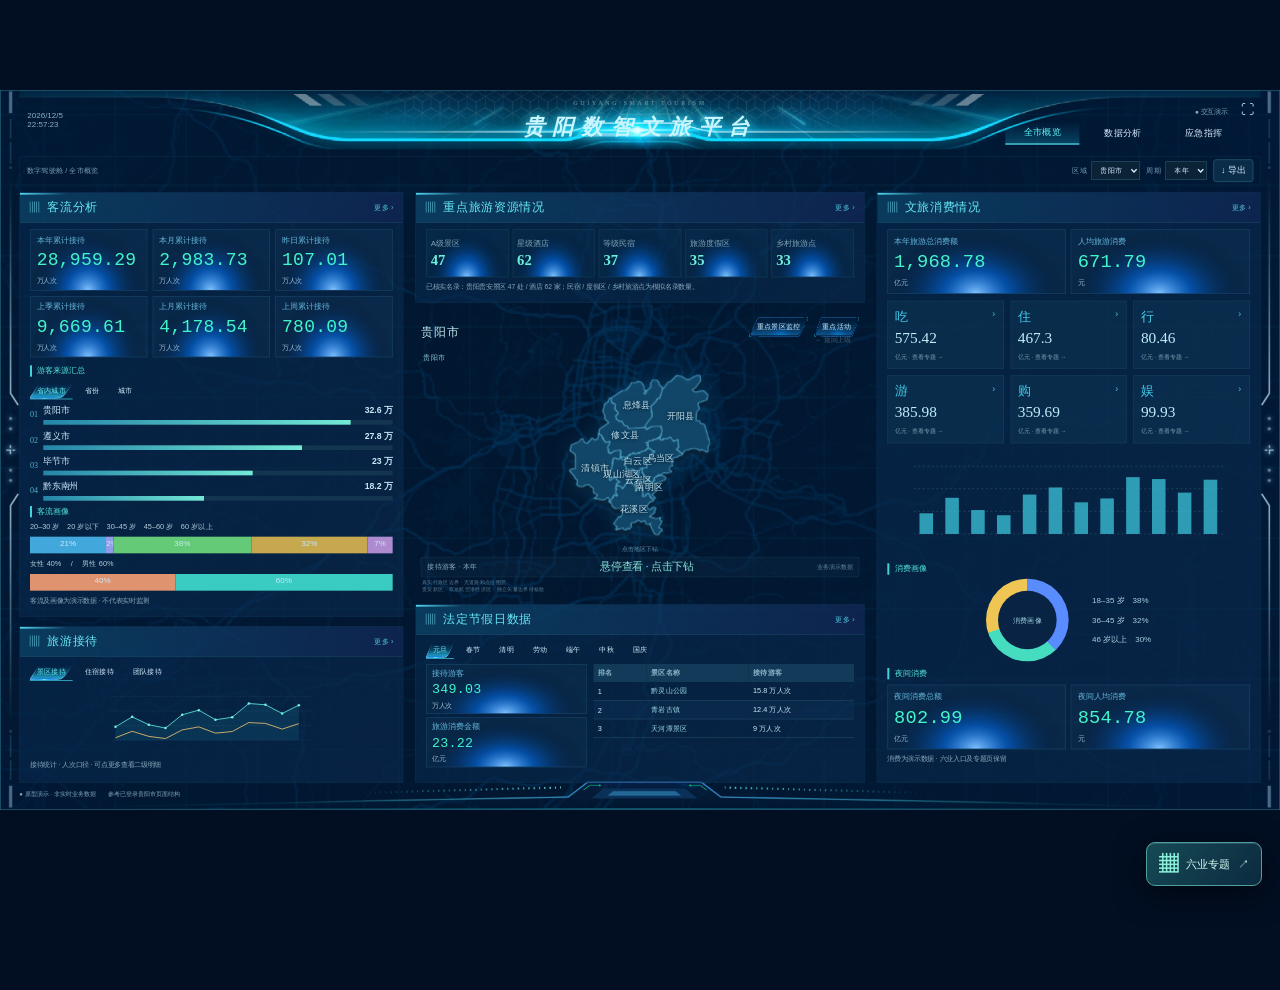
==== index.html @ 0e0f396b "publish Guiyang tourism screen prototype" ====
<!doctype html><html lang="zh-CN"><head><meta charset="UTF-8"><meta name="viewport" content="width=device-width,initial-scale=1"><title>贵阳数智文旅平台</title><link rel="stylesheet" href="style.css"><link rel="stylesheet" href="refinement.css"><link rel="stylesheet" href="vendor/leaflet.css"><link rel="stylesheet" href="resource-directory.css"><link rel="stylesheet" href="official-resource-detail.css"><link rel="stylesheet" href="legacy-layout.css"></head><body><header><div id="date"></div><div class="brand"><small>GUIYANG SMART TOURISM</small><h1>贵阳数智文旅平台</h1></div><div>● 交互演示　<button id="full">⛶</button></div></header><nav id="nav"></nav><div class="bar"><span id="crumb"></span><label>区域 <select id="area"></select></label><label>周期 <select id="period"><option>本年</option><option>本月</option><option>昨日</option></select></label><button id="export">↓ 导出</button></div><main id="app"></main><nav id="industries"></nav><footer>● 原型演示 · 非实时业务数据　　参考已登录贵阳市页面结构</footer><dialog id="dlg"><div class="dh"><h2 id="dt"></h2><button onclick="dlg.close()">×</button></div><div id="dc"></div></dialog><div id="toast"></div><script src="app.js"></script><script src="legacy-layout.js"></script><script src="drawer.js"></script><script src="official-resources.js"></script><script src="resource-directory.js"></script></body></html>
---- style.css ----
:root{--bg:#031329;--p:#092743;--l:#1a5471;--c:#56edf1;--m:#79a5bd;--g:#6de8bd;--y:#ffd276;--r:#ff7785}*{box-sizing:border-box}body{margin:0;min-height:100vh;background:radial-gradient(ellipse at 50% 45%,#0b3650,#031329 60%);color:#d8efff;font:14px "Microsoft YaHei",sans-serif}body:before{content:"";position:fixed;inset:0;pointer-events:none;background:linear-gradient(#1a6d8716 1px,transparent 1px),linear-gradient(90deg,#1a6d8716 1px,transparent 1px);background-size:42px 42px}button,select,input{background:#0b2c49;color:#d7efff;border:1px solid #28627c;padding:7px 11px;cursor:pointer}button:hover,button.active{border-color:var(--c);color:#8fffff;background:#124867}header{height:92px;display:flex;align-items:center;justify-content:space-between;padding:0 30px;border-bottom:1px solid #28748f}#date{color:#8aadc1;font-size:12px}.brand{text-align:center;position:absolute;left:50%;transform:translateX(-50%)}.brand small{letter-spacing:5px;color:#5894b1;font:10px Consolas}.brand h1{font-size:28px;letter-spacing:7px;margin:8px 0;color:#c9f5ff;text-shadow:0 0 16px #27bddb}header button{border:0;background:none;font-size:20px}#nav{display:flex;justify-content:center;gap:8px;margin:15px}#nav button{width:175px;letter-spacing:3px}.bar{display:flex;align-items:center;gap:10px;margin:0 24px 14px;color:#789eb7;font-size:12px}.bar #crumb{flex:1}.bar label{display:flex;align-items:center;gap:6px}.bar select{padding:6px 9px}main{margin:0 24px}.grid{display:grid;grid-template-columns:1fr 1.5fr 1fr;gap:14px}.col{display:flex;flex-direction:column;gap:14px}.panel{background:linear-gradient(135deg,#0b2b47dd,#061b32ee);border:1px solid #174967;padding:14px;position:relative;overflow:hidden}.panel:before{content:"";position:absolute;left:0;top:0;width:35px;height:2px;background:var(--c)}h2{font-size:15px;font-weight:400;margin:0 0 14px;color:#b8e9f2}.panel h2:before{content:"▰";font-size:12px;color:var(--c);margin-right:8px}.kpis{display:grid;grid-template-columns:repeat(3,1fr);gap:7px}.kpi{background:#123a58aa;border:1px solid #24597955;padding:10px 8px}.kpi span{font-size:10px;color:#91b2c4;display:block}.kpi b{display:block;font:24px Consolas;color:#6ae7dc;margin:7px 0}.kpi small{font-size:10px;color:#7398af}.hero{grid-column:span 3;display:flex;align-items:center;justify-content:space-between}.hero b{font-size:32px}.tabs{display:flex;gap:5px;flex-wrap:wrap;margin-bottom:10px}.tabs button{background:transparent;font-size:11px;padding:5px 8px}.chart{width:100%;height:145px}.chart .grid{stroke:#2b536b;stroke-dasharray:3 4}.chart text{font-size:10px;fill:#7498af}.rank{display:flex;gap:8px;margin:11px 0;align-items:center}.rank em{color:#55b5cd;font:12px Consolas}.rank-main{flex:1}.rank-name{display:flex;justify-content:space-between;font-size:11px;margin-bottom:5px}.track{height:4px;background:#143550}.track i{display:block;height:100%;background:linear-gradient(90deg,#2b93cf,#60e8df)}.age{display:flex;height:20px;margin:15px 0 7px;font-size:10px;text-align:center}.age span{padding:3px 0}.legend{color:#86a9bb;font-size:10px;display:flex;gap:13px}.map{min-height:440px;background:radial-gradient(ellipse,#0d4b5a55,transparent 68%);position:relative}.map h2{padding:14px 14px 0;letter-spacing:2px}.map svg{width:100%;height:370px}.map path{fill:#0c3b5d;stroke:#3487a3;stroke-width:.6}.map line{stroke:#2d6c87;stroke-width:.5}.point{cursor:pointer}.point circle{fill:#65f2e2;stroke:#b4ffff}.point text{fill:#c7f4ff;font-size:4px}.point:hover circle{fill:#ffd276}.map-note{position:absolute;bottom:12px;left:14px;color:#6595aa;font-size:10px}.resource{display:grid;grid-template-columns:repeat(2,1fr);gap:8px}.resource button{text-align:left;background:#123a54;padding:13px}.resource b{display:block;color:#66e5e5;font-size:23px}.resource small{display:block;color:#7fa6b8;margin-top:5px}.consumption{display:grid;grid-template-columns:repeat(3,1fr);gap:6px}.consumption button{text-align:left;background:#10344e}.consumption b{display:block;color:#71e9ec;font-size:18px}.consumption strong{display:block;font:17px Consolas;margin:6px 0}.consumption small{color:#769caf;font-size:9px}.donut{display:flex;align-items:center;gap:18px;margin:8px}.ring{height:110px;width:110px;border-radius:50%;background:conic-gradient(#48e4d0 0 38%,#338fe5 38% 70%,#a38fee 70% 91%,#ffd276 91%);display:grid;place-items:center}.ring:after{content:"802.99\A夜间消费";white-space:pre;text-align:center;background:#092743;width:76px;height:76px;border-radius:50%;display:grid;place-items:center;color:#9ed1dc;font-size:11px}.list{padding:9px 0;border-bottom:1px solid #1e4b63;display:flex;justify-content:space-between;gap:8px;font-size:11px}.list small{display:block;color:#7299af;font-size:10px;margin-top:4px}.badge{padding:3px 6px;background:#194944;color:#70e2bd;font-size:10px;white-space:nowrap}.badge.red{background:#5d293b;color:#ff9da9}.monitor-grid{display:grid;grid-template-columns:repeat(2,1fr);gap:8px}.monitor{height:92px;text-align:left;position:relative;background:linear-gradient(150deg,#124258,#061b2c);overflow:hidden}.monitor:after{content:"";position:absolute;inset:auto 0 0;height:45px;background:#26707b;clip-path:polygon(0 70%,22% 25%,40% 70%,58% 5%,80% 58%,100% 28%,100% 100%,0 100%)}.monitor span,.monitor strong{position:absolute;z-index:1;left:8px}.monitor span{top:7px;font-size:9px;color:#86bac4}.monitor strong{bottom:7px;font-size:11px;font-weight:400}.metric-grid{display:grid;grid-template-columns:repeat(2,1fr);gap:7px}.alert{display:flex;gap:9px;align-items:center;padding:10px;border-left:2px solid var(--r);background:#17364c;margin:7px 0}.alert button{margin-left:auto;font-size:10px}.table-wrap{overflow:auto;max-height:260px}table{width:100%;border-collapse:collapse;font-size:11px}th{background:#123b59;color:#8db5c7;text-align:left;padding:9px}td{padding:9px;border-bottom:1px solid #1b455e}tr:hover{background:#1d4d6680}.analysis{display:grid;grid-template-columns:1fr 1.4fr 1fr;gap:14px}.summary{padding:14px;background:#133b4e;border:1px solid #26717a;margin-top:10px;color:#a8cbd4;font-size:12px;line-height:1.8}.summary h3{font-size:14px;font-weight:400;color:#65e8df;margin:0 0 7px}.video{height:210px;display:grid;place-items:center;background:repeating-linear-gradient(0deg,transparent 0 3px,#2c647033 3px 4px),#092c40;color:#8db7c4;text-align:center}.status{padding:13px;background:#0d3a43;border:1px solid #267674;margin-bottom:12px}.status b{font:27px Consolas;color:#6de8c4}.calendar{display:grid;grid-template-columns:repeat(7,1fr);gap:4px}.calendar span{text-align:center;font-size:10px;color:#719aae;padding:5px}.calendar button{padding:8px 0;font-size:11px}.calendar .event:after{content:"•";display:block;color:#65eed2}.calendar .sel{border-color:var(--c)}#industries{display:flex;justify-content:center;gap:8px;border-top:1px solid #174866;margin:17px 24px 10px;padding-top:14px}#industries button{width:145px;text-align:left;display:flex;gap:9px;align-items:center}#industries b{font-size:20px;color:#73e7e8}#industries span{font-size:10px;color:#8eafbf}footer{padding:8px 24px 17px;color:#587f94;font-size:10px;display:flex;justify-content:space-between}dialog{background:#092945;color:#d8efff;border:1px solid #3a9aac;max-width:680px;width:calc(100% - 30px);padding:22px;box-shadow:0 0 80px #000b}dialog::backdrop{background:#010a16cc;backdrop-filter:blur(5px)}.dh{display:flex;justify-content:space-between;border-bottom:1px solid #255a70;padding-bottom:12px;margin-bottom:16px}.dh h2{margin:0}.dh button{border:0;background:none;font-size:24px;padding:0}.details{display:grid;grid-template-columns:repeat(2,1fr);gap:9px}.details div{background:#123a54;padding:13px}.details small{display:block;color:#83a7b8;margin-bottom:6px}.actions{text-align:right;margin-top:18px}#toast{position:fixed;bottom:80px;left:50%;transform:translateX(-50%);background:#13515b;border:1px solid #68dfd0;padding:12px 24px;opacity:0;transition:.2s}#toast.show{opacity:1}@media(max-width:1000px){.grid,.analysis{grid-template-columns:1fr 1.3fr}.grid>.col:last-child{grid-column:1/-1;display:grid;grid-template-columns:1fr 1fr}header{padding:0 14px}.brand h1{font-size:22px}}@media(max-width:650px){header{height:80px;font-size:10px}.brand h1{font-size:17px;letter-spacing:3px}.brand small{font-size:7px;letter-spacing:2px}.bar{margin:0 12px 12px;flex-wrap:wrap}main{margin:0 12px}.grid,.analysis{display:flex;flex-direction:column}.grid>.col:last-child{display:flex}.kpis{grid-template-columns:repeat(2,1fr)}.hero{grid-column:span 2}.hero b{font-size:26px}.map{min-height:370px}.map svg{height:300px}#industries{margin:10px 0 0;position:sticky;bottom:0;background:#04152bea;z-index:3;padding:7px 4px;gap:3px}#industries button{width:16.6%;display:block;text-align:center;padding:5px 2px}.industries b{display:block}#industries span{font-size:8px}footer{padding:10px 12px;display:block}.brand{position:static;transform:none}header #date{width:80px}header>div:last-child{font-size:0}}
---- refinement.css ----
body{background:radial-gradient(ellipse at 50% 20%,#10395366,transparent 55%),#040f20}body:before{opacity:.35}header{background:linear-gradient(90deg,#09233b55,transparent,#09233b55);border-bottom:1px solid #3da1b34d}.brand h1{font-weight:500;text-shadow:0 0 25px #55cddd66}.brand small{color:#789eaf}button{transition:background .2s,border-color .2s,transform .2s;border-radius:4px}button:focus-visible{outline:2px solid #7af3e5;outline-offset:3px}#nav{gap:12px;margin:21px auto 18px}#nav button{padding:11px 15px;border:1px solid #29607966;background:linear-gradient(#12354c88,#071d3288);clip-path:polygon(12px 0,100% 0,calc(100% - 12px) 100%,0 100%)}#nav button.active{background:linear-gradient(#165367,#0d2c40);border-bottom:2px solid #63ecdf;color:#b4fff6}.bar{padding:9px 13px;background:#0c26354d;border:1px solid #1c465b66;border-radius:5px}.bar select{border-color:#245067;background:#0b2336}main{padding-bottom:15px}.grid{gap:18px}.col{gap:18px;min-width:0}.panel{border-color:#29576b77;background:linear-gradient(125deg,#0d2a41e8,#081c2fee);border-radius:7px;padding:17px;box-shadow:0 6px 20px #0002,inset 0 1px 0 #abdfff06}.panel:before{left:17px;width:26px;background:#64decb}.panel h2{font-size:14px;letter-spacing:1px;color:#c4dce9;padding-bottom:12px;border-bottom:1px solid #24495866}.panel h2:before{content:"";display:inline-block;width:3px;height:12px;vertical-align:-1px;margin-right:8px;background:#60dec8;border-radius:2px}.kpi{border:1px solid #26566944;background:linear-gradient(135deg,#143c5455,#0b2b4133);border-radius:4px;padding:13px 9px}.kpi b{font-family:Bahnschrift,Consolas,monospace;letter-spacing:.4px;color:#8cead9}.kpi span{line-height:1.6}.hero{background:linear-gradient(100deg,#0d484e55,#11354822)}.resource button{background:linear-gradient(135deg,#133d5277,#0c273a77);border:1px solid #2c647255;border-radius:5px}.resource button:hover{transform:translateY(-2px);border-color:#5fd6c6}.resource b{font-family:Bahnschrift,Consolas;color:#99e7e0;margin:7px 0}.consumption button{border-color:#25526777;background:linear-gradient(135deg,#143c4b88,#0b253888);border-radius:5px;padding:10px}.consumption b{font-size:14px;font-weight:400;color:#98e9e0}.map{border:1px solid #23566a55;border-radius:8px;background:radial-gradient(ellipse at 50% 48%,#1b758133,transparent 65%)}.map svg{filter:drop-shadow(0 9px 0 #061b2c) drop-shadow(0 0 12px #37c1d122)}.map path{fill:#164359;stroke:#62a3b8}.map path[fill="none"]{fill:none}.monitor{border-color:#2b617277;border-radius:5px}.monitor:after{opacity:.65}.track,.track i{border-radius:5px}.track i{background:linear-gradient(90deg,#347eb0,#69dfc8)}.tabs button.active{background:#154b5866;border-color:#4c9e9d;color:#9befdb}.summary{background:#12374788;border-color:#2d5e6a88;border-radius:5px}footer{border-top:1px solid #25455566;margin:15px 24px 0;padding:15px 0 100px;color:#7291a5}#drawer-toggle{position:fixed;right:28px;bottom:25px;z-index:10;display:flex;align-items:center;gap:15px;padding:13px 17px;border:1px solid #4f9f9c;border-radius:9px;background:linear-gradient(130deg,#174f59ee,#0d2d42ee);backdrop-filter:blur(16px);box-shadow:0 8px 30px #0008,inset 0 1px 0 #d0fff922;color:#d4fff6;text-align:left;font-size:13px}#drawer-toggle:hover{transform:translateY(-3px);border-color:#8bf0d7}#drawer-toggle small{display:block;font-size:9px;color:#82b4b8;letter-spacing:1px;margin-top:5px}#drawer-toggle b{font-size:26px;color:#8cf1d9}#industry-drawer{inset:0 0 0 auto;margin:0;width:min(430px,100vw);height:100dvh;max-height:100dvh;max-width:100vw;border:0;border-left:1px solid #43818b66;border-radius:0;background:radial-gradient(ellipse at top right,#17636a44,transparent 55%),#081c2ef5;box-shadow:-25px 0 100px #0008;padding:34px 28px;overflow-y:auto}#industry-drawer[open]{display:block;animation:drawer-in .28s ease-out}#industry-drawer::backdrop{background:#020a17aa;backdrop-filter:blur(5px)}.drawer-head{display:flex;align-items:center;justify-content:space-between}.drawer-head small{font:9px Consolas;letter-spacing:3px;color:#629da8}.drawer-head h2{margin:12px 0 0;font-size:26px;letter-spacing:3px;color:#d3f0ed}.drawer-head button{font-size:25px;border:1px solid #2a5364;background:#13304277;border-radius:50%;height:36px;width:36px;padding:0;color:#91b8c5}#industry-drawer p{margin:21px 0 30px;font-size:12px;color:#7198ab;line-height:1.8}#industry-drawer #industries{display:grid;grid-template-columns:1fr 1fr;position:static;margin:0;padding:0;border:0;background:none;gap:13px}#industry-drawer #industries button{width:100%;min-height:132px;padding:19px;display:flex;flex-direction:column;align-items:flex-start;justify-content:center;gap:12px;border:1px solid #32647366;border-radius:8px;background:linear-gradient(135deg,#163e4f88,#0b243977);text-align:left;position:relative}#industry-drawer #industries button:after{content:"↗";position:absolute;top:17px;right:15px;color:#538797;font-size:14px}#industry-drawer #industries button:hover,#industry-drawer #industries button.active{background:linear-gradient(135deg,#1b5b6277,#0d344977);border-color:#68cbbb;transform:translateY(-2px)}#industry-drawer #industries b{display:grid;place-items:center;width:40px;height:40px;border:1px solid #70b8b344;border-radius:10px;background:#3a8b9517;font-size:23px;font-weight:400;color:#9af0d8}#industry-drawer #industries span{font-size:12px;color:#acc7d2;line-height:1.8}@keyframes drawer-in{from{transform:translateX(100%);opacity:.5}to{transform:translateX(0);opacity:1}}@media(max-width:650px){#drawer-toggle{right:16px;bottom:18px;padding:11px 14px;gap:10px}.bar #crumb{flex-basis:100%}.bar{padding:10px}.panel{padding:14px}.grid,.col{gap:13px}#industry-drawer{padding:26px 22px}.brand h1{font-size:16px}.brand small{letter-spacing:1.5px}footer{margin:15px 12px 0}}@media(prefers-reduced-motion:reduce){*,*::before,*::after{animation:none!important;transition:none!important;scroll-behavior:auto!important}}
---- vendor/leaflet.css ----
/* required styles */

.leaflet-pane,
.leaflet-tile,
.leaflet-marker-icon,
.leaflet-marker-shadow,
.leaflet-tile-container,
.leaflet-pane > svg,
.leaflet-pane > canvas,
.leaflet-zoom-box,
.leaflet-image-layer,
.leaflet-layer {
	position: absolute;
	left: 0;
	top: 0;
	}
.leaflet-container {
	overflow: hidden;
	}
.leaflet-tile,
.leaflet-marker-icon,
.leaflet-marker-shadow {
	-webkit-user-select: none;
	   -moz-user-select: none;
	        user-select: none;
	  -webkit-user-drag: none;
	}
/* Prevents IE11 from highlighting tiles in blue */
.leaflet-tile::selection {
	background: transparent;
}
/* Safari renders non-retina tile on retina better with this, but Chrome is worse */
.leaflet-safari .leaflet-tile {
	image-rendering: -webkit-optimize-contrast;
	}
/* hack that prevents hw layers "stretching" when loading new tiles */
.leaflet-safari .leaflet-tile-container {
	width: 1600px;
	height: 1600px;
	-webkit-transform-origin: 0 0;
	}
.leaflet-marker-icon,
.leaflet-marker-shadow {
	display: block;
	}
/* .leaflet-container svg: reset svg max-width decleration shipped in Joomla! (joomla.org) 3.x */
/* .leaflet-container img: map is broken in FF if you have max-width: 100% on tiles */
.leaflet-container .leaflet-overlay-pane svg {
	max-width: none !important;
	max-height: none !important;
	}
.leaflet-container .leaflet-marker-pane img,
.leaflet-container .leaflet-shadow-pane img,
.leaflet-container .leaflet-tile-pane img,
.leaflet-container img.leaflet-image-layer,
.leaflet-container .leaflet-tile {
	max-width: none !important;
	max-height: none !important;
	width: auto;
	padding: 0;
	}

.leaflet-container img.leaflet-tile {
	/* See: https://bugs.chromium.org/p/chromium/issues/detail?id=600120 */
	mix-blend-mode: plus-lighter;
}

.leaflet-container.leaflet-touch-zoom {
	-ms-touch-action: pan-x pan-y;
	touch-action: pan-x pan-y;
	}
.leaflet-container.leaflet-touch-drag {
	-ms-touch-action: pinch-zoom;
	/* Fallback for FF which doesn't support pinch-zoom */
	touch-action: none;
	touch-action: pinch-zoom;
}
.leaflet-container.leaflet-touch-drag.leaflet-touch-zoom {
	-ms-touch-action: none;
	touch-action: none;
}
.leaflet-container {
	-webkit-tap-highlight-color: transparent;
}
.leaflet-container a {
	-webkit-tap-highlight-color: rgba(51, 181, 229, 0.4);
}
.leaflet-tile {
	filter: inherit;
	visibility: hidden;
	}
.leaflet-tile-loaded {
	visibility: inherit;
	}
.leaflet-zoom-box {
	width: 0;
	height: 0;
	-moz-box-sizing: border-box;
	     box-sizing: border-box;
	z-index: 800;
	}
/* workaround for https://bugzilla.mozilla.org/show_bug.cgi?id=888319 */
.leaflet-overlay-pane svg {
	-moz-user-select: none;
	}

.leaflet-pane         { z-index: 400; }

.leaflet-tile-pane    { z-index: 200; }
.leaflet-overlay-pane { z-index: 400; }
.leaflet-shadow-pane  { z-index: 500; }
.leaflet-marker-pane  { z-index: 600; }
.leaflet-tooltip-pane   { z-index: 650; }
.leaflet-popup-pane   { z-index: 700; }

.leaflet-map-pane canvas { z-index: 100; }
.leaflet-map-pane svg    { z-index: 200; }

.leaflet-vml-shape {
	width: 1px;
	height: 1px;
	}
.lvml {
	behavior: url(#default#VML);
	display: inline-block;
	position: absolute;
	}


/* control positioning */

.leaflet-control {
	position: relative;
	z-index: 800;
	pointer-events: visiblePainted; /* IE 9-10 doesn't have auto */
	pointer-events: auto;
	}
.leaflet-top,
.leaflet-bottom {
	position: absolute;
	z-index: 1000;
	pointer-events: none;
	}
.leaflet-top {
	top: 0;
	}
.leaflet-right {
	right: 0;
	}
.leaflet-bottom {
	bottom: 0;
	}
.leaflet-left {
	left: 0;
	}
.leaflet-control {
	float: left;
	clear: both;
	}
.leaflet-right .leaflet-control {
	float: right;
	}
.leaflet-top .leaflet-control {
	margin-top: 10px;
	}
.leaflet-bottom .leaflet-control {
	margin-bottom: 10px;
	}
.leaflet-left .leaflet-control {
	margin-left: 10px;
	}
.leaflet-right .leaflet-control {
	margin-right: 10px;
	}


/* zoom and fade animations */

.leaflet-fade-anim .leaflet-popup {
	opacity: 0;
	-webkit-transition: opacity 0.2s linear;
	   -moz-transition: opacity 0.2s linear;
	        transition: opacity 0.2s linear;
	}
.leaflet-fade-anim .leaflet-map-pane .leaflet-popup {
	opacity: 1;
	}
.leaflet-zoom-animated {
	-webkit-transform-origin: 0 0;
	    -ms-transform-origin: 0 0;
	        transform-origin: 0 0;
	}
svg.leaflet-zoom-animated {
	will-change: transform;
}

.leaflet-zoom-anim .leaflet-zoom-animated {
	-webkit-transition: -webkit-transform 0.25s cubic-bezier(0,0,0.25,1);
	   -moz-transition:    -moz-transform 0.25s cubic-bezier(0,0,0.25,1);
	        transition:         transform 0.25s cubic-bezier(0,0,0.25,1);
	}
.leaflet-zoom-anim .leaflet-tile,
.leaflet-pan-anim .leaflet-tile {
	-webkit-transition: none;
	   -moz-transition: none;
	        transition: none;
	}

.leaflet-zoom-anim .leaflet-zoom-hide {
	visibility: hidden;
	}


/* cursors */

.leaflet-interactive {
	cursor: pointer;
	}
.leaflet-grab {
	cursor: -webkit-grab;
	cursor:    -moz-grab;
	cursor:         grab;
	}
.leaflet-crosshair,
.leaflet-crosshair .leaflet-interactive {
	cursor: crosshair;
	}
.leaflet-popup-pane,
.leaflet-control {
	cursor: auto;
	}
.leaflet-dragging .leaflet-grab,
.leaflet-dragging .leaflet-grab .leaflet-interactive,
.leaflet-dragging .leaflet-marker-draggable {
	cursor: move;
	cursor: -webkit-grabbing;
	cursor:    -moz-grabbing;
	cursor:         grabbing;
	}

/* marker & overlays interactivity */
.leaflet-marker-icon,
.leaflet-marker-shadow,
.leaflet-image-layer,
.leaflet-pane > svg path,
.leaflet-tile-container {
	pointer-events: none;
	}

.leaflet-marker-icon.leaflet-interactive,
.leaflet-image-layer.leaflet-interactive,
.leaflet-pane > svg path.leaflet-interactive,
svg.leaflet-image-layer.leaflet-interactive path {
	pointer-events: visiblePainted; /* IE 9-10 doesn't have auto */
	pointer-events: auto;
	}

/* visual tweaks */

.leaflet-container {
	background: #ddd;
	outline-offset: 1px;
	}
.leaflet-container a {
	color: #0078A8;
	}
.leaflet-zoom-box {
	border: 2px dotted #38f;
	background: rgba(255,255,255,0.5);
	}


/* general typography */
.leaflet-container {
	font-family: "Helvetica Neue", Arial, Helvetica, sans-serif;
	font-size: 12px;
	font-size: 0.75rem;
	line-height: 1.5;
	}


/* general toolbar styles */

.leaflet-bar {
	box-shadow: 0 1px 5px rgba(0,0,0,0.65);
	border-radius: 4px;
	}
.leaflet-bar a {
	background-color: #fff;
	border-bottom: 1px solid #ccc;
	width: 26px;
	height: 26px;
	line-height: 26px;
	display: block;
	text-align: center;
	text-decoration: none;
	color: black;
	}
.leaflet-bar a,
.leaflet-control-layers-toggle {
	background-position: 50% 50%;
	background-repeat: no-repeat;
	display: block;
	}
.leaflet-bar a:hover,
.leaflet-bar a:focus {
	background-color: #f4f4f4;
	}
.leaflet-bar a:first-child {
	border-top-left-radius: 4px;
	border-top-right-radius: 4px;
	}
.leaflet-bar a:last-child {
	border-bottom-left-radius: 4px;
	border-bottom-right-radius: 4px;
	border-bottom: none;
	}
.leaflet-bar a.leaflet-disabled {
	cursor: default;
	background-color: #f4f4f4;
	color: #bbb;
	}

.leaflet-touch .leaflet-bar a {
	width: 30px;
	height: 30px;
	line-height: 30px;
	}
.leaflet-touch .leaflet-bar a:first-child {
	border-top-left-radius: 2px;
	border-top-right-radius: 2px;
	}
.leaflet-touch .leaflet-bar a:last-child {
	border-bottom-left-radius: 2px;
	border-bottom-right-radius: 2px;
	}

/* zoom control */

.leaflet-control-zoom-in,
.leaflet-control-zoom-out {
	font: bold 18px 'Lucida Console', Monaco, monospace;
	text-indent: 1px;
	}

.leaflet-touch .leaflet-control-zoom-in, .leaflet-touch .leaflet-control-zoom-out  {
	font-size: 22px;
	}


/* layers control */

.leaflet-control-layers {
	box-shadow: 0 1px 5px rgba(0,0,0,0.4);
	background: #fff;
	border-radius: 5px;
	}
.leaflet-control-layers-toggle {
	background-image: url(images/layers.png);
	width: 36px;
	height: 36px;
	}
.leaflet-retina .leaflet-control-layers-toggle {
	background-image: url(images/layers-2x.png);
	background-size: 26px 26px;
	}
.leaflet-touch .leaflet-control-layers-toggle {
	width: 44px;
	height: 44px;
	}
.leaflet-control-layers .leaflet-control-layers-list,
.leaflet-control-layers-expanded .leaflet-control-layers-toggle {
	display: none;
	}
.leaflet-control-layers-expanded .leaflet-control-layers-list {
	display: block;
	position: relative;
	}
.leaflet-control-layers-expanded {
	padding: 6px 10px 6px 6px;
	color: #333;
	background: #fff;
	}
.leaflet-control-layers-scrollbar {
	overflow-y: scroll;
	overflow-x: hidden;
	padding-right: 5px;
	}
.leaflet-control-layers-selector {
	margin-top: 2px;
	position: relative;
	top: 1px;
	}
.leaflet-control-layers label {
	display: block;
	font-size: 13px;
	font-size: 1.08333em;
	}
.leaflet-control-layers-separator {
	height: 0;
	border-top: 1px solid #ddd;
	margin: 5px -10px 5px -6px;
	}

/* Default icon URLs */
.leaflet-default-icon-path { /* used only in path-guessing heuristic, see L.Icon.Default */
	background-image: url(images/marker-icon.png);
	}


/* attribution and scale controls */

.leaflet-container .leaflet-control-attribution {
	background: #fff;
	background: rgba(255, 255, 255, 0.8);
	margin: 0;
	}
.leaflet-control-attribution,
.leaflet-control-scale-line {
	padding: 0 5px;
	color: #333;
	line-height: 1.4;
	}
.leaflet-control-attribution a {
	text-decoration: none;
	}
.leaflet-control-attribution a:hover,
.leaflet-control-attribution a:focus {
	text-decoration: underline;
	}
.leaflet-attribution-flag {
	display: inline !important;
	vertical-align: baseline !important;
	width: 1em;
	height: 0.6669em;
	}
.leaflet-left .leaflet-control-scale {
	margin-left: 5px;
	}
.leaflet-bottom .leaflet-control-scale {
	margin-bottom: 5px;
	}
.leaflet-control-scale-line {
	border: 2px solid #777;
	border-top: none;
	line-height: 1.1;
	padding: 2px 5px 1px;
	white-space: nowrap;
	-moz-box-sizing: border-box;
	     box-sizing: border-box;
	background: rgba(255, 255, 255, 0.8);
	text-shadow: 1px 1px #fff;
	}
.leaflet-control-scale-line:not(:first-child) {
	border-top: 2px solid #777;
	border-bottom: none;
	margin-top: -2px;
	}
.leaflet-control-scale-line:not(:first-child):not(:last-child) {
	border-bottom: 2px solid #777;
	}

.leaflet-touch .leaflet-control-attribution,
.leaflet-touch .leaflet-control-layers,
.leaflet-touch .leaflet-bar {
	box-shadow: none;
	}
.leaflet-touch .leaflet-control-layers,
.leaflet-touch .leaflet-bar {
	border: 2px solid rgba(0,0,0,0.2);
	background-clip: padding-box;
	}


/* popup */

.leaflet-popup {
	position: absolute;
	text-align: center;
	margin-bottom: 20px;
	}
.leaflet-popup-content-wrapper {
	padding: 1px;
	text-align: left;
	border-radius: 12px;
	}
.leaflet-popup-content {
	margin: 13px 24px 13px 20px;
	line-height: 1.3;
	font-size: 13px;
	font-size: 1.08333em;
	min-height: 1px;
	}
.leaflet-popup-content p {
	margin: 17px 0;
	margin: 1.3em 0;
	}
.leaflet-popup-tip-container {
	width: 40px;
	height: 20px;
	position: absolute;
	left: 50%;
	margin-top: -1px;
	margin-left: -20px;
	overflow: hidden;
	pointer-events: none;
	}
.leaflet-popup-tip {
	width: 17px;
	height: 17px;
	padding: 1px;

	margin: -10px auto 0;
	pointer-events: auto;

	-webkit-transform: rotate(45deg);
	   -moz-transform: rotate(45deg);
	    -ms-transform: rotate(45deg);
	        transform: rotate(45deg);
	}
.leaflet-popup-content-wrapper,
.leaflet-popup-tip {
	background: white;
	color: #333;
	box-shadow: 0 3px 14px rgba(0,0,0,0.4);
	}
.leaflet-container a.leaflet-popup-close-button {
	position: absolute;
	top: 0;
	right: 0;
	border: none;
	text-align: center;
	width: 24px;
	height: 24px;
	font: 16px/24px Tahoma, Verdana, sans-serif;
	color: #757575;
	text-decoration: none;
	background: transparent;
	}
.leaflet-container a.leaflet-popup-close-button:hover,
.leaflet-container a.leaflet-popup-close-button:focus {
	color: #585858;
	}
.leaflet-popup-scrolled {
	overflow: auto;
	}

.leaflet-oldie .leaflet-popup-content-wrapper {
	-ms-zoom: 1;
	}
.leaflet-oldie .leaflet-popup-tip {
	width: 24px;
	margin: 0 auto;

	-ms-filter: "progid:DXImageTransform.Microsoft.Matrix(M11=0.70710678, M12=0.70710678, M21=-0.70710678, M22=0.70710678)";
	filter: progid:DXImageTransform.Microsoft.Matrix(M11=0.70710678, M12=0.70710678, M21=-0.70710678, M22=0.70710678);
	}

.leaflet-oldie .leaflet-control-zoom,
.leaflet-oldie .leaflet-control-layers,
.leaflet-oldie .leaflet-popup-content-wrapper,
.leaflet-oldie .leaflet-popup-tip {
	border: 1px solid #999;
	}


/* div icon */

.leaflet-div-icon {
	background: #fff;
	border: 1px solid #666;
	}


/* Tooltip */
/* Base styles for the element that has a tooltip */
.leaflet-tooltip {
	position: absolute;
	padding: 6px;
	background-color: #fff;
	border: 1px solid #fff;
	border-radius: 3px;
	color: #222;
	white-space: nowrap;
	-webkit-user-select: none;
	-moz-user-select: none;
	-ms-user-select: none;
	user-select: none;
	pointer-events: none;
	box-shadow: 0 1px 3px rgba(0,0,0,0.4);
	}
.leaflet-tooltip.leaflet-interactive {
	cursor: pointer;
	pointer-events: auto;
	}
.leaflet-tooltip-top:before,
.leaflet-tooltip-bottom:before,
.leaflet-tooltip-left:before,
.leaflet-tooltip-right:before {
	position: absolute;
	pointer-events: none;
	border: 6px solid transparent;
	background: transparent;
	content: "";
	}

/* Directions */

.leaflet-tooltip-bottom {
	margin-top: 6px;
}
.leaflet-tooltip-top {
	margin-top: -6px;
}
.leaflet-tooltip-bottom:before,
.leaflet-tooltip-top:before {
	left: 50%;
	margin-left: -6px;
	}
.leaflet-tooltip-top:before {
	bottom: 0;
	margin-bottom: -12px;
	border-top-color: #fff;
	}
.leaflet-tooltip-bottom:before {
	top: 0;
	margin-top: -12px;
	margin-left: -6px;
	border-bottom-color: #fff;
	}
.leaflet-tooltip-left {
	margin-left: -6px;
}
.leaflet-tooltip-right {
	margin-left: 6px;
}
.leaflet-tooltip-left:before,
.leaflet-tooltip-right:before {
	top: 50%;
	margin-top: -6px;
	}
.leaflet-tooltip-left:before {
	right: 0;
	margin-right: -12px;
	border-left-color: #fff;
	}
.leaflet-tooltip-right:before {
	left: 0;
	margin-left: -12px;
	border-right-color: #fff;
	}

/* Printing */

@media print {
	/* Prevent printers from removing background-images of controls. */
	.leaflet-control {
		-webkit-print-color-adjust: exact;
		print-color-adjust: exact;
		}
	}
---- resource-directory.css ----
.rd{width:min(1400px,96vw);max-width:96vw;height:90vh;max-height:94vh;padding:0;border:1px solid #2189a5;border-radius:10px;background:radial-gradient(ellipse at 50% 0,#07415880,transparent 55%),#07172e;color:#d6ebf7;box-shadow:0 30px 120px #000b}.rd::backdrop{background:#010b1bdd;backdrop-filter:blur(6px)}.rd header{display:flex;justify-content:space-between;align-items:center;padding:22px 28px;height:auto}.rd header h2{margin:6px 0;font-size:23px;color:#69e0f1;letter-spacing:3px}.rd small{font-size:10px;color:#7babc0;letter-spacing:1px}.rd header button{font-size:24px;border:0;background:none}.rd article{padding:22px 28px}.rd-tabs{display:grid;grid-template-columns:repeat(5,1fr);gap:12px}.rd-tabs button{text-align:left;background:#0b2841;border:1px solid #235571;padding:15px}.rd-tabs button[aria-selected=true]{background:linear-gradient(120deg,#075d70,#103149);border-color:#40d6e8;box-shadow:inset 3px 0 #53e7e4}.rd-tabs b{font:29px Bahnschrift,Consolas;display:block;margin-top:10px}.rd-tabs small{margin-left:12px}.rd-regions{background:#0b243c99;border:1px solid #23485b;border-radius:6px;margin:20px 0;padding:18px}.rd-regions h3{margin:0 0 15px;font-size:14px;display:flex;justify-content:space-between}.rd-regions>div{display:grid;grid-template-columns:repeat(5,1fr);gap:9px}.rd-regions button{display:flex;justify-content:space-between;background:#102e46;border:1px solid #23465e;border-left:3px solid var(--accent);padding:12px;font-size:12px}.rd-regions button[aria-pressed=true]{border-color:#6df0e1;background:#115165}.rd-regions b{color:var(--accent)}.rd form{display:flex;align-items:end;gap:12px;flex-wrap:wrap}.rd label{display:grid;gap:7px;font-size:11px;color:#96b7c9;flex:1;min-width:130px}.rd input,.rd select{width:100%;background:#0d2943;border:1px solid #285771;color:#d7ebf6;padding:10px;border-radius:4px}.rd button[type=submit]{background:#087c98;border-color:#34cbe1}.rd-summary{display:flex;align-items:center;gap:8px;margin:20px 0 12px;font-size:12px;color:#9dbbca}.rd-summary strong{font-size:24px;color:#6fe3da}.rd-summary span{margin-left:auto}.rd-table{overflow:auto;min-height:250px}.rd table{width:100%;border-collapse:collapse;font-size:12px}.rd th{background:#132f51;text-align:left;padding:13px;color:#a0bfd2;font-weight:400}.rd td{padding:14px 13px;border-bottom:1px solid #1a3a52}.rd tr:nth-child(even){background:#0b2944}.rd td button{border:0;background:transparent;color:#41d7ed;font-size:12px}.rd-pages{display:flex;justify-content:flex-end;align-items:center;gap:15px;font-size:12px;margin:15px 0}.rd-note{font-size:10px;color:#83a7bc;line-height:1.8}.rd-mapbar{display:flex;justify-content:space-between;align-items:center;margin-bottom:15px;font-size:13px}#rd-map{height:530px;background:#0b2239;border:1px solid #235777;border-radius:7px}#rd-map .leaflet-popup-content-wrapper,#rd-map .leaflet-popup-tip{background:#102a43;color:#d9eefb}#rd-map .leaflet-popup-content{width:260px!important;margin:14px}#rd-map img{width:260px;height:135px;object-fit:cover;border-radius:5px}#rd-map h3{color:#65dfeb;font-size:16px}#rd-map p{line-height:1.7}.rd-pin{background:#51eee0;border:4px solid white;border-radius:50%;box-shadow:0 0 0 9px #30dccb33,0 0 25px #31d6e6}@media(max-width:760px){.rd article{padding:15px}.rd-tabs,.rd-regions>div{grid-template-columns:repeat(2,1fr)}.rd header{padding:15px}}
.rd{width:min(1440px,96vw);height:auto;max-height:94vh;border-radius:8px;overflow:auto;background:radial-gradient(ellipse at top,#134163aa,transparent 65%),#071b31}.rd header{position:sticky;top:0;z-index:4;padding:14px 24px;background:#0b2b46;border-bottom:1px solid #316782}.rd header h2{font-size:20px;margin:3px 0;letter-spacing:2px}.rd article{padding:16px 24px}.rd-current{display:flex;align-items:center;justify-content:space-between;gap:20px}.rd-current h3{font-size:25px;margin:5px 0 10px;color:#d3f5ff}.rd-current h3 span{font-size:11px;font-weight:400;border:1px solid #397388;color:#7edbc9;padding:3px 8px;vertical-align:middle;margin-left:12px}.rd summary{cursor:pointer;color:#94d9ee;font-size:12px;list-style:none;padding:9px 12px;border:1px solid #315e7c;border-radius:4px;background:#153953}.rd summary:focus-visible{outline:2px solid #62e6e5}.rd-category-switch{position:relative}.rd-category-switch[open] summary{border-color:#55cdda}.rd-category-switch .rd-tabs{position:absolute;right:0;top:42px;z-index:5;width:min(880px,86vw);padding:14px;background:#102d49;border:1px solid #4386a0;box-shadow:0 15px 40px #0009;border-radius:6px;gap:8px}.rd-tabs button{padding:12px}.rd-tabs b{font-size:23px;margin-top:8px}.rd-tabs small{display:block;margin:3px 0 0;font-size:9px}.rd-stat-strip{display:grid;grid-template-columns:repeat(3,1fr);gap:12px;margin:6px 0 12px}.rd-stat-strip>div{padding:10px 16px;background:linear-gradient(100deg,#18486388,#10324c);border-left:3px solid #5edacf}.rd-stat-strip>div:nth-child(2){border-color:#64bdec}.rd-stat-strip>div:nth-child(3){border-color:#c4acee}.rd-stat-strip span{font-size:12px;color:#9fbdd1}.rd-stat-strip b{font:29px Bahnschrift,Consolas;display:block;margin-top:4px;color:#d2f5fc}.rd-stat-strip small{margin-left:8px;font:11px 'Microsoft YaHei';color:#8fb2c8}.rd-regions{margin:12px 0;padding:12px 14px}.rd-regions h3{margin-bottom:10px}.rd-regions>div{grid-template-columns:repeat(7,minmax(0,1fr));gap:6px}.rd-regions button{padding:8px 9px;font-size:11px;min-width:0;gap:5px}.rd-regions b{font:16px Bahnschrift}.rd form{display:block}.rd-basic-filters{display:flex;gap:10px;align-items:end}.rd-basic-filters label:first-child{flex:2}.rd label{font-size:12px;gap:5px}.rd input,.rd select{padding:8px 10px}.rd-advanced{margin-top:8px}.rd-advanced summary{display:inline-block;border-color:transparent;background:none;padding:4px 0;font-size:11px}.rd-advanced summary:after{content:' ▾'}.rd-advanced[open] summary:after{content:' ▴'}.rd-advanced>div{display:flex;gap:12px;padding:8px 0}.rd-summary{margin:12px 0 8px}.rd-summary>b{color:#bce8f4;font-size:14px}.rd-table{min-height:0}.rd th{padding:10px 12px;font-size:12px}.rd td{padding:11px 12px;font-size:13px}.rd td:nth-child(3){min-width:230px;color:#dbf0fd}.rd td button{font-size:12px;white-space:nowrap}.rd-pages{margin:10px 0}.rd-note{margin:7px 0 0;font-size:10px}.rd .official-resource h2{font-size:25px;line-height:1.5}.rd .official-description{font-size:14px;line-height:1.9}@media(max-width:900px){.rd-regions>div{grid-template-columns:repeat(4,1fr)}.rd-basic-filters{flex-wrap:wrap}.rd-category-switch .rd-tabs{grid-template-columns:repeat(3,1fr)}}@media(max-width:560px){.rd article{padding:12px}.rd-current h3{font-size:20px}.rd-current h3 span{display:block;margin:6px 0}.rd-regions>div{grid-template-columns:repeat(2,1fr)}.rd-stat-strip{gap:6px}.rd-stat-strip>div{padding:8px}.rd-stat-strip b{font-size:23px}.rd-stat-strip small{display:block;margin:0}.rd-table{overflow:auto}}
.rd { scrollbar-width:thin; scrollbar-color:rgba(86,197,220,.75) rgba(7,35,57,.72); }
.rd::-webkit-scrollbar,.rd-table::-webkit-scrollbar{width:10px;height:10px}.rd::-webkit-scrollbar-track,.rd-table::-webkit-scrollbar-track{background:rgba(5,28,48,.8);border:1px solid rgba(49,121,151,.22)}.rd::-webkit-scrollbar-thumb,.rd-table::-webkit-scrollbar-thumb{background:linear-gradient(180deg,#62dce2aa,#1c7194aa);border:2px solid rgba(5,28,48,.8);border-radius:6px}
.rd-inline-total{display:inline-flex;align-items:baseline;gap:3px;margin:2px 0 10px;color:#9fbdd1;font-size:12px}.rd-inline-total b{color:#66f0db;font:700 20px Consolas}.rd-inline-total small{color:#9fbdd1;font-size:10px}
.rd-grade-tabs{margin:10px 0 8px;padding:10px 12px;border:1px solid #23485b;background:#0b243c99}.rd-grade-tabs h3{margin:0 0 8px;display:flex;justify-content:space-between;font-size:12px;color:#c2e9f5}.rd-grade-tabs h3 small{color:#78aabd;font-size:10px;font-weight:400}.rd-grade-tabs>div{display:grid;grid-template-columns:repeat(4,1fr);gap:7px}.rd-grade-tabs button{display:flex;justify-content:space-between;padding:7px 10px;color:#b8dce8;background:#102e46;border:1px solid #23465e;border-left:3px solid #59d8ca}.rd-grade-tabs button:nth-child(2){border-left-color:#64bdec}.rd-grade-tabs button:nth-child(3){border-left-color:#a7a7e5}.rd-grade-tabs button:nth-child(4){border-left-color:#e8bd6c}.rd-grade-tabs button[aria-pressed=true]{background:#115165;border-color:#6df0e1}.rd-grade-tabs b{color:#62e5da;font:14px Consolas}.rd-filter-index{align-self:center;color:#68e5da;font-size:11px;padding:0 4px}.rd-basic-filters label{min-width:220px}.rd-basic-filters label input{height:31px;padding:6px 9px;font-size:11px}
---- official-resource-detail.css ----
.official-resource{padding:25px;background:#0c243c;border:1px solid #26526a;border-radius:8px}.official-resource h2{color:#78e1e5;font-size:24px;line-height:1.5}.official-badge{font-size:11px;color:#83cfbc}.official-fields{display:grid;grid-template-columns:repeat(3,1fr);gap:15px;margin:25px 0}.official-fields>div{padding:16px;background:#103148;border-radius:5px}.official-fields small{display:block;margin-bottom:10px}.official-fields strong{font-size:17px}.official-resource p{font-size:13px;line-height:1.9;color:#b4cedb}.official-description{white-space:pre-line}.official-pending{padding:20px;margin:24px 0;background:#071b30;border:1px dashed #3c6477;border-radius:5px}.official-resource a{color:#5cdddf}.rd a:focus{outline:2px solid #66dfdd}.rd td:nth-child(3){max-width:340px;white-space:normal;line-height:1.7}.rd-tabs small{display:block;margin:6px 0 0;font-size:10px}@media(max-width:650px){.official-fields{grid-template-columns:1fr}}
---- legacy-layout.css ----
html,body{width:100%;height:100%;overflow:hidden}body{display:flex;align-items:center;justify-content:center;background:#020e22}body:before{display:none}#legacy-screen{width:1920px;height:1080px;flex:none;zoom:var(--legacy-scale,1);position:relative;display:grid;grid-template-rows:88px 48px 1fr 23px;gap:8px;padding:0 28px 9px;background:linear-gradient(#031a3033,#04162c33),url('legacy-assets/map-bg.43c20f6c.png') center/100% 100% no-repeat;color:#cce9fa;border:1px solid #246984}#legacy-screen>header{height:88px;padding:0 12px;background:url('legacy-assets/top-bg.573a6e77.png') center top/100% 100% no-repeat;border:0}#legacy-screen .brand{top:9px;left:50%}#legacy-screen .brand h1{font-size:32px;font-weight:700;letter-spacing:12px;font-style:italic;margin:8px 0;text-shadow:0 0 18px #48e9fa}#legacy-screen .brand small{font-size:9px;letter-spacing:4px}#legacy-screen #nav{position:absolute;right:58px;top:47px;display:flex;gap:10px;margin:0;z-index:5}#legacy-screen #nav button{width:111px;font-size:13px;letter-spacing:1px;padding:7px 9px;background:none;border:0;border-radius:0;clip-path:none}#legacy-screen #nav button.active{color:#5cf6fa;background:linear-gradient(0deg,#1596c055,transparent);border-bottom:2px solid #4ddbed}#legacy-screen>header>div:last-child{position:absolute;right:26px;top:10px;font-size:10px;color:#82a9bd}#legacy-screen .bar{margin:0;padding:4px 10px;align-self:center;background:#041c3544;border:1px solid #235b7733;font-size:11px}#legacy-screen .bar select{font-size:11px}#legacy-screen>main{margin:0;padding:0;min-height:0}#legacy-screen .grid{height:100%;display:grid;grid-template-columns:1fr 1.17fr 1fr;gap:18px}#legacy-screen .col{display:flex;flex-direction:column;min-height:0;gap:14px}#legacy-screen .panel{background:linear-gradient(120deg,#06274ba8,#0c2c518a);border:1px solid #2c678133;border-radius:0;padding:12px 15px;box-shadow:none;min-height:0;overflow:auto;scrollbar-width:thin;scrollbar-color:#235e7f transparent}#legacy-screen .panel:before{left:0;top:0;width:70px;height:3px;background:linear-gradient(90deg,#55d7f2,transparent)}#legacy-screen .panel h2{display:flex;align-items:center;font-size:18px;font-weight:500;letter-spacing:1px;margin:-12px -15px 12px;padding:10px 14px;background:linear-gradient(100deg,#136c9055,#14255888);border-bottom:1px solid #3b7b9844;color:#67e8f7;min-height:43px}#legacy-screen .panel h2:before{content:'▥';width:auto;height:auto;background:none;font-size:17px;margin-right:9px;color:#79e9ff}#legacy-screen .legacy-more{margin-left:auto;font-size:11px;background:none;border:0;color:#50c8df;padding:0;letter-spacing:0}#legacy-screen h3{font-size:12px;font-weight:400;color:#52e7dd;margin:12px 0 8px;padding-left:8px;border-left:3px solid #43d2d8}#legacy-screen .kpi{border-radius:0;padding:12px 9px;border:1px solid #3883ae44;background:url('legacy-assets/inner-card-light.473e088a.png') center/100% 100% no-repeat,#12385855}#legacy-screen .kpi b{color:#42f4c9;font-size:28px;margin:6px 0}#legacy-screen .kpi span{font-size:11px;color:#64b7db}#legacy-screen .kpi small{font-size:10px;color:#9bbed3}#legacy-screen .legacy-six{display:grid;grid-template-columns:repeat(3,1fr);gap:10px}#legacy-screen .legacy-six .kpi b{font-size:24px}#legacy-screen .tabs{margin-bottom:8px;gap:8px}#legacy-screen .tabs button{font-size:11px;border:0;background:none;border-bottom:1px solid transparent;border-radius:0;padding:5px 10px}#legacy-screen .tabs button.active{border-color:#42d7ed;background:url('legacy-assets/tab-a-active.b1569c3d.png') center/100% 100% no-repeat;color:#65f1f1}#legacy-screen .rank{margin:10px 0}#legacy-screen .rank-name{font-size:12px}#legacy-screen .track{height:7px;border-radius:0}#legacy-screen .track i{border-radius:0;background:linear-gradient(90deg,#2485a9,#73e9d5)}#legacy-screen .legacy-note{font-size:10px;color:#88a9bb;line-height:1.6;margin:7px 0 0}#legacy-screen .legend{font-size:11px;color:#b4cbd9}#legacy-screen .age{height:25px;margin:8px 0;font-size:12px}#legacy-screen .legacy-profile{margin-top:12px}#legacy-screen .legacy-overview>.col:first-child>.panel:first-child{flex:1}#legacy-screen .legacy-overview>.col:first-child>.panel:last-child{height:235px;flex:none}#legacy-screen .legacy-overview>.col:nth-child(2)>.panel:first-child{height:142px;flex:none}#legacy-screen .legacy-overview>.col:nth-child(2)>.panel:last-child{height:246px;flex:none}#legacy-screen .legacy-overview>.col:last-child>.panel{height:100%}#legacy-screen .resource{grid-template-columns:repeat(5,1fr);gap:6px}#legacy-screen .resource button{padding:7px 6px;border-radius:0;background:url('legacy-assets/inner-card-light.473e088a.png') center/100% 100% no-repeat,#0b35584d}#legacy-screen .resource small{font-size:10px;white-space:nowrap}#legacy-screen .resource b{font-size:22px;color:#69f1d9;margin:4px 0}#legacy-screen .legacy-map-stage{position:relative;flex:1;min-height:0}#legacy-screen .legacy-map-stage>.map,#legacy-screen .legacy-map-stage>.boundary-panel{height:100%;min-height:0;border:none;background:transparent;display:flex;flex-direction:column;border-radius:0}#legacy-screen .legacy-map-tools{position:absolute;right:8px;top:8px;display:flex;gap:8px;z-index:500}#legacy-screen .legacy-map-tools button{font-size:11px;padding:7px 12px;border:none;background:url('legacy-assets/button-bg.23087677.png') center/100% 100% no-repeat;border-radius:0}#legacy-screen .boundary-heading{padding:8px 9px 0;min-height:42px}#legacy-screen .boundary-heading h2{font-size:15px;margin:0;letter-spacing:1px}#legacy-screen .boundary-heading small{display:none}#legacy-screen .boundary-heading>button{margin-right:0;font-size:10px}#legacy-screen .legacy-overview .boundary-heading>button{margin-top:32px}#legacy-screen .boundary-breadcrumb{font-size:10px;padding:0 8px}#legacy-screen .boundary-canvas{flex:1;height:auto;min-height:120px}#legacy-screen .boundary-status{font-size:9px;min-height:16px}#legacy-screen .boundary-readout{margin:3px 10px;padding:6px 9px;flex-shrink:0;background:#0c29456b}#legacy-screen .boundary-readout strong{font-size:16px}#legacy-screen .boundary-note{font-size:8px;padding:0 10px 4px;line-height:1.4}#legacy-screen .legacy-holiday{display:grid;grid-template-columns:.8fr 1.3fr;gap:10px}#legacy-screen .legacy-holiday .kpi{padding:6px 8px;margin-bottom:5px}#legacy-screen .legacy-holiday .kpi b{font-size:20px;margin:3px 0}#legacy-screen .table-wrap{max-height:none}#legacy-screen th,#legacy-screen td{font-size:11px;padding:10px 7px}#legacy-screen td button{background:none;border:0;padding:0;font-size:11px;color:#9fdbea}#legacy-screen tr:nth-child(even){background:#15416c35}#legacy-screen .chart{height:160px}#legacy-screen .consumption{grid-template-columns:repeat(3,1fr);margin:16px 0;gap:10px}#legacy-screen .consumption button{padding:12px;border-radius:0;position:relative;background:#0e355488}#legacy-screen .consumption b{font-size:19px;color:#42cbea}#legacy-screen .consumption strong{font-size:23px;color:#bfeefa}#legacy-screen .consumption button:after{content:'›';position:absolute;right:12px;top:12px;color:#56bcd3}#legacy-screen .legacy-donut{display:flex;gap:35px;align-items:center;justify-content:center;height:142px;color:#aad0e3;font-size:12px}#legacy-screen .ring{width:124px;height:124px;background:conic-gradient(#598cff 0 38%,#45dcc0 38% 70%,#efc554 70%)}#legacy-screen .ring:after{content:'消费画像';width:88px;height:88px;background:#092344}#legacy-screen .legacy-analysis>.col:first-child>.panel,#legacy-screen .legacy-analysis>.col:last-child>.panel{flex:1}#legacy-screen .legacy-analysis>.col:nth-child(2)>.panel{height:245px;flex:none}#legacy-screen .legacy-analysis .chart{height:215px}#legacy-screen .legacy-scale{display:flex;align-items:center;justify-content:center;gap:12px;font-size:10px;color:#80b4cd;padding:6px 20px}#legacy-screen .legacy-scale i{display:block;flex:1;height:8px;background:linear-gradient(90deg,#269ac6,#69d15d,#f4d34f,#fa493e);border-radius:4px}#legacy-screen .legacy-questions{display:grid;gap:6px}#legacy-screen .legacy-questions button{text-align:left;font-size:12px;background:#123d6355;border-color:#26749844}#legacy-screen .summary{font-size:12px;line-height:1.8;background:#0b2b4955;border-color:#22668c55;padding:12px;margin-top:10px}#legacy-screen .legacy-emergency>.col:first-child>.panel{flex:1}#legacy-screen .legacy-emergency>.col:nth-child(2)>.panel{height:125px;flex:none}#legacy-screen .legacy-emergency>.col:last-child>.panel:first-child{height:350px;flex:none}#legacy-screen .legacy-emergency>.col:last-child>.panel:last-child{flex:1}#legacy-screen .legacy-emergency .kpis{flex:none}#legacy-screen .legacy-emergency .kpi b{font-size:28px}#legacy-screen .legacy-emergency .monitor-grid{grid-template-columns:repeat(2,1fr);gap:12px}#legacy-screen .legacy-emergency .monitor{height:153px}#legacy-screen .monitor{background:repeating-linear-gradient(0deg,#0a274c55 0 3px,#13375b55 3px 4px);border-color:#38658166;border-radius:0}#legacy-screen .monitor:after{display:none}#legacy-screen input{width:100%;padding:13px;border-color:#337fa377;background:#0d2d4d}#legacy-screen footer{margin:0;padding:3px 0;border:0;font-size:9px;color:#80a6bb}#drawer-toggle{bottom:14px;right:18px;padding:8px 12px;font-size:11px;gap:8px}#drawer-toggle b{font-size:19px}#drawer-toggle small{display:none}#dlg.legacy-detail{width:min(1150px,94vw);max-width:94vw;max-height:90vh;overflow:auto;background:linear-gradient(#061b35ec,#082640ed),url('legacy-assets/map-bg.43c20f6c.png') center/cover;border-color:#3c9dba}#dlg .table-wrap{max-height:54vh}#dlg.legacy-detail .chart{height:200px}.legacy-detail-bar{display:flex;align-items:center;justify-content:space-between;margin-bottom:18px;font-size:12px;color:#91bccc}.legacy-video-list{display:grid;grid-template-columns:repeat(3,1fr);gap:14px}.legacy-video-list .monitor{height:150px}.legacy-form{display:flex;gap:14px;align-items:center;margin:20px 0}#dlg textarea{width:100%;height:100px;background:#082642;border:1px solid #2c6c89;color:#dcf5ff;padding:12px;font:13px 'Microsoft YaHei'}#legacy-screen[data-page]:not([data-page='overview']):not([data-page='analysis']):not([data-page='emergency']) .panel{flex:1}#legacy-screen[data-page]:not([data-page='overview']):not([data-page='analysis']):not([data-page='emergency']) .boundary-panel{flex:1;min-height:0;display:flex;flex-direction:column}#legacy-screen[data-page]:not([data-page='overview']):not([data-page='analysis']):not([data-page='emergency']) .resource{grid-template-columns:repeat(2,1fr)}
#legacy-screen .legacy-six .kpi{padding:8px 9px}#legacy-screen .rank{margin:8px 0}#legacy-screen .legacy-overview>.col:first-child>.panel:last-child .chart{height:105px}#legacy-screen .legacy-overview>.col:nth-child(2)>.panel:first-child{height:166px}#legacy-screen .legacy-holiday th,#legacy-screen .legacy-holiday td{padding:6px 7px}#legacy-screen .legacy-holiday .kpi{padding:4px 8px}#legacy-screen .legacy-overview>.col:last-child .chart{height:140px}#legacy-screen .legacy-overview>.col:last-child .kpi{padding:8px 9px}#legacy-screen .legacy-overview .consumption{margin:10px 0}#legacy-screen .legacy-overview .consumption button{padding:10px}
#legacy-screen .legacy-analysis>.col:first-child .chart{height:155px}#legacy-screen .legacy-analysis>.col:last-child>.panel:first-child .chart{height:115px}#legacy-screen .legacy-analysis .consumption{margin:8px 0;gap:8px}#legacy-screen .legacy-analysis .consumption button{padding:7px}#legacy-screen .legacy-analysis .consumption strong{font-size:20px;margin:4px 0}#legacy-screen .legacy-analysis>.col:nth-child(2) .summary{padding:8px;margin-top:6px}#legacy-screen .legacy-analysis .legacy-questions{gap:4px}
#legacy-screen .grid>.col{grid-column:auto}#legacy-screen .brand{position:absolute;transform:translateX(-50%)}#legacy-screen .panel h2{margin-bottom:10px}#legacy-screen .legacy-overview>.col:first-child>.panel:last-child .chart{height:100px}#legacy-screen .legacy-overview>.col:nth-child(2)>.panel:last-child{height:268px}
#legacy-screen{zoom:1;transform:scale(var(--legacy-scale,1));transform-origin:center center}
#legacy-screen .boundary-heading{min-height:32px;padding-top:3px}#legacy-screen .boundary-heading h2{font-size:18px}#legacy-screen .boundary-label span{font-size:14px;font-weight:500;text-shadow:0 1px 5px #001322}#legacy-screen .boundary-breadcrumb{line-height:16px}#legacy-screen .boundary-readout{padding:4px 9px;margin:2px 8px}#legacy-screen .boundary-note{padding-bottom:2px}#legacy-screen .boundary-canvas{min-height:180px}#legacy-screen .legacy-overview .boundary-heading>button{margin-top:24px}#legacy-screen .kpi span,#legacy-screen .resource small{font-size:12px}#legacy-screen .legacy-note{font-size:11px}#legacy-screen .legacy-overview .legacy-note{font-size:10px}#legacy-screen .legacy-overview>.col:last-child .chart{height:155px}#legacy-screen .legacy-donut{height:120px}#legacy-screen .legacy-six .kpi b{font-size:27px}#legacy-screen .rank-name{font-size:13px}#legacy-screen .chart text{font-size:12px}#legacy-screen .legacy-analysis>.col:first-child>.panel:last-child .rank{margin:19px 0}#legacy-screen .legacy-analysis>.col:first-child>.panel:last-child .track{height:10px}#legacy-screen .legacy-emergency>.col:last-child>.panel:first-child{height:240px}#legacy-screen .legacy-emergency .monitor{height:200px}#legacy-screen .legacy-emergency th,#legacy-screen .legacy-emergency td{font-size:13px;padding:13px 9px}#legacy-screen .legacy-emergency .summary{font-size:14px}#dlg.legacy-detail .dh{position:sticky;top:-22px;background:#0b2943;padding:14px 0;z-index:2}#dlg.legacy-detail h2{font-size:22px}#dlg.legacy-detail .summary{font-size:14px}#dlg.legacy-detail td,#dlg.legacy-detail th{font-size:14px;padding:13px 12px}#dlg.legacy-detail .details div{padding:18px;font-size:16px}
#legacy-screen .legacy-overview .legacy-profile h3{margin-top:6px;margin-bottom:6px}#legacy-screen .legacy-six{gap:8px}#legacy-screen .legacy-six .kpi{padding-top:6px;padding-bottom:6px}#legacy-screen .legacy-profile{margin-top:8px}
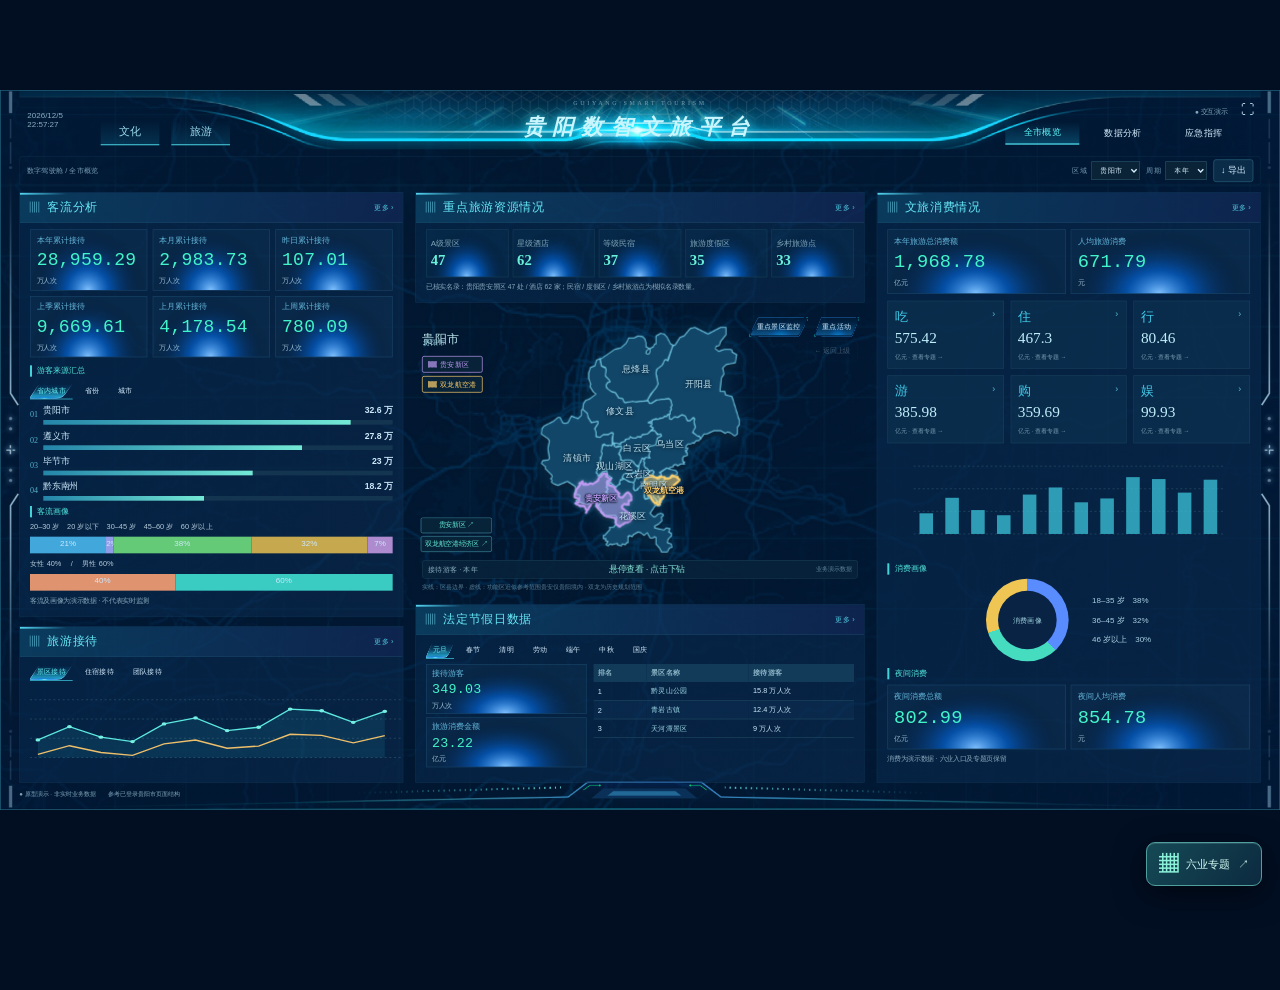
==== commit 4bc01dcf: "Improve topic dashboards and Guiyang functional-area maps" ====
--- a/index.html
+++ b/index.html
@@ -1 +1 @@
-<!doctype html><html lang="zh-CN"><head><meta charset="UTF-8"><meta name="viewport" content="width=device-width,initial-scale=1"><title>贵阳数智文旅平台</title><link rel="stylesheet" href="style.css"><link rel="stylesheet" href="refinement.css"><link rel="stylesheet" href="vendor/leaflet.css"><link rel="stylesheet" href="resource-directory.css"><link rel="stylesheet" href="official-resource-detail.css"><link rel="stylesheet" href="legacy-layout.css"></head><body><header><div id="date"></div><div class="brand"><small>GUIYANG SMART TOURISM</small><h1>贵阳数智文旅平台</h1></div><div>● 交互演示　<button id="full">⛶</button></div></header><nav id="nav"></nav><div class="bar"><span id="crumb"></span><label>区域 <select id="area"></select></label><label>周期 <select id="period"><option>本年</option><option>本月</option><option>昨日</option></select></label><button id="export">↓ 导出</button></div><main id="app"></main><nav id="industries"></nav><footer>● 原型演示 · 非实时业务数据　　参考已登录贵阳市页面结构</footer><dialog id="dlg"><div class="dh"><h2 id="dt"></h2><button onclick="dlg.close()">×</button></div><div id="dc"></div></dialog><div id="toast"></div><script src="app.js"></script><script src="legacy-layout.js"></script><script src="drawer.js"></script><script src="official-resources.js"></script><script src="resource-directory.js"></script></body></html>
+<!doctype html><html lang="zh-CN"><head><meta charset="UTF-8"><meta name="viewport" content="width=device-width,initial-scale=1"><title>贵阳数智文旅平台</title><link rel="stylesheet" href="style.css"><link rel="stylesheet" href="refinement.css"><link rel="stylesheet" href="vendor/leaflet.css"><link rel="stylesheet" href="resource-directory.css"><link rel="stylesheet" href="official-resource-detail.css"><link rel="stylesheet" href="legacy-layout.css"></head><body><header><div id="date"></div><div class="brand"><small>GUIYANG SMART TOURISM</small><h1>贵阳数智文旅平台</h1></div><div>● 交互演示　<button id="full">⛶</button></div></header><nav id="nav"></nav><div class="bar"><span id="crumb"></span><label>区域 <select id="area"></select></label><label>周期 <select id="period"><option>本年</option><option>本月</option><option>昨日</option></select></label><button id="export">↓ 导出</button></div><main id="app"></main><nav id="industries"></nav><footer>● 原型演示 · 非实时业务数据　　参考已登录贵阳市页面结构</footer><dialog id="dlg"><div class="dh"><h2 id="dt"></h2><button onclick="dlg.close()">×</button></div><div id="dc"></div></dialog><div id="toast"></div><script src="app.js"></script><script src="legacy-layout.js"></script><script src="drawer.js"></script><script src="official-resources.js"></script><script src="resource-directory.js"></script><script src="functional-maps.js"></script></body></html>
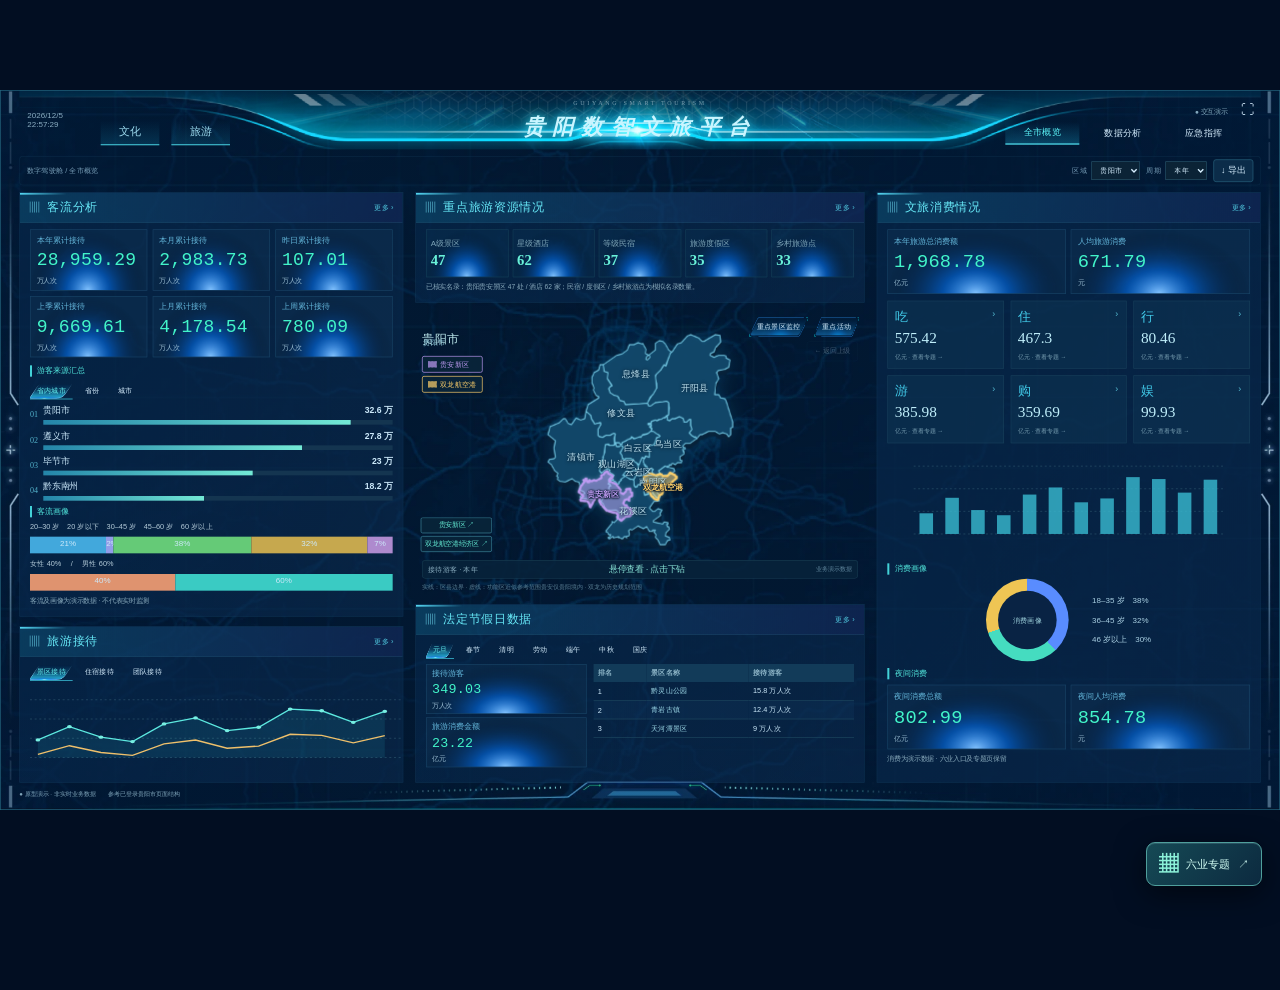
==== commit 2047606c: "Speed up map startup and compress dashboard background" ====
--- a/index.html
+++ b/index.html
@@ -1 +1 @@
-<!doctype html><html lang="zh-CN"><head><meta charset="UTF-8"><meta name="viewport" content="width=device-width,initial-scale=1"><title>贵阳数智文旅平台</title><link rel="stylesheet" href="style.css"><link rel="stylesheet" href="refinement.css"><link rel="stylesheet" href="vendor/leaflet.css"><link rel="stylesheet" href="resource-directory.css"><link rel="stylesheet" href="official-resource-detail.css"><link rel="stylesheet" href="legacy-layout.css"></head><body><header><div id="date"></div><div class="brand"><small>GUIYANG SMART TOURISM</small><h1>贵阳数智文旅平台</h1></div><div>● 交互演示　<button id="full">⛶</button></div></header><nav id="nav"></nav><div class="bar"><span id="crumb"></span><label>区域 <select id="area"></select></label><label>周期 <select id="period"><option>本年</option><option>本月</option><option>昨日</option></select></label><button id="export">↓ 导出</button></div><main id="app"></main><nav id="industries"></nav><footer>● 原型演示 · 非实时业务数据　　参考已登录贵阳市页面结构</footer><dialog id="dlg"><div class="dh"><h2 id="dt"></h2><button onclick="dlg.close()">×</button></div><div id="dc"></div></dialog><div id="toast"></div><script src="app.js"></script><script src="legacy-layout.js"></script><script src="drawer.js"></script><script src="official-resources.js"></script><script src="resource-directory.js"></script><script src="functional-maps.js"></script></body></html>
+<!doctype html><html lang="zh-CN"><head><meta charset="UTF-8"><meta name="viewport" content="width=device-width,initial-scale=1"><title>贵阳数智文旅平台</title><link rel="stylesheet" href="style.css"><link rel="stylesheet" href="refinement.css"><link rel="stylesheet" href="vendor/leaflet.css"><link rel="stylesheet" href="resource-directory.css"><link rel="stylesheet" href="official-resource-detail.css"><link rel="stylesheet" href="legacy-layout.css"><link rel="stylesheet" href="boundary.css"><link rel="stylesheet" href="map-presentation.css"><script defer src="vendor/leaflet.js"></script><script defer src="map-data.js"></script><script defer src="maps.js"></script></head><body><header><div id="date"></div><div class="brand"><small>GUIYANG SMART TOURISM</small><h1>贵阳数智文旅平台</h1></div><div>● 交互演示　<button id="full">⛶</button></div></header><nav id="nav"></nav><div class="bar"><span id="crumb"></span><label>区域 <select id="area"></select></label><label>周期 <select id="period"><option>本年</option><option>本月</option><option>昨日</option></select></label><button id="export">↓ 导出</button></div><main id="app"></main><nav id="industries"></nav><footer>● 原型演示 · 非实时业务数据　　参考已登录贵阳市页面结构</footer><dialog id="dlg"><div class="dh"><h2 id="dt"></h2><button onclick="dlg.close()">×</button></div><div id="dc"></div></dialog><div id="toast"></div><script src="app.js"></script><script src="legacy-layout.js"></script><script src="drawer.js"></script><script src="official-resources.js"></script><script src="resource-directory.js"></script><script src="functional-maps.js"></script></body></html>
--- a/legacy-layout.css
+++ b/legacy-layout.css
@@ -1,4 +1,4 @@
-html,body{width:100%;height:100%;overflow:hidden}body{display:flex;align-items:center;justify-content:center;background:#020e22}body:before{display:none}#legacy-screen{width:1920px;height:1080px;flex:none;zoom:var(--legacy-scale,1);position:relative;display:grid;grid-template-rows:88px 48px 1fr 23px;gap:8px;padding:0 28px 9px;background:linear-gradient(#031a3033,#04162c33),url('legacy-assets/map-bg.43c20f6c.png') center/100% 100% no-repeat;color:#cce9fa;border:1px solid #246984}#legacy-screen>header{height:88px;padding:0 12px;background:url('legacy-assets/top-bg.573a6e77.png') center top/100% 100% no-repeat;border:0}#legacy-screen .brand{top:9px;left:50%}#legacy-screen .brand h1{font-size:32px;font-weight:700;letter-spacing:12px;font-style:italic;margin:8px 0;text-shadow:0 0 18px #48e9fa}#legacy-screen .brand small{font-size:9px;letter-spacing:4px}#legacy-screen #nav{position:absolute;right:58px;top:47px;display:flex;gap:10px;margin:0;z-index:5}#legacy-screen #nav button{width:111px;font-size:13px;letter-spacing:1px;padding:7px 9px;background:none;border:0;border-radius:0;clip-path:none}#legacy-screen #nav button.active{color:#5cf6fa;background:linear-gradient(0deg,#1596c055,transparent);border-bottom:2px solid #4ddbed}#legacy-screen>header>div:last-child{position:absolute;right:26px;top:10px;font-size:10px;color:#82a9bd}#legacy-screen .bar{margin:0;padding:4px 10px;align-self:center;background:#041c3544;border:1px solid #235b7733;font-size:11px}#legacy-screen .bar select{font-size:11px}#legacy-screen>main{margin:0;padding:0;min-height:0}#legacy-screen .grid{height:100%;display:grid;grid-template-columns:1fr 1.17fr 1fr;gap:18px}#legacy-screen .col{display:flex;flex-direction:column;min-height:0;gap:14px}#legacy-screen .panel{background:linear-gradient(120deg,#06274ba8,#0c2c518a);border:1px solid #2c678133;border-radius:0;padding:12px 15px;box-shadow:none;min-height:0;overflow:auto;scrollbar-width:thin;scrollbar-color:#235e7f transparent}#legacy-screen .panel:before{left:0;top:0;width:70px;height:3px;background:linear-gradient(90deg,#55d7f2,transparent)}#legacy-screen .panel h2{display:flex;align-items:center;font-size:18px;font-weight:500;letter-spacing:1px;margin:-12px -15px 12px;padding:10px 14px;background:linear-gradient(100deg,#136c9055,#14255888);border-bottom:1px solid #3b7b9844;color:#67e8f7;min-height:43px}#legacy-screen .panel h2:before{content:'▥';width:auto;height:auto;background:none;font-size:17px;margin-right:9px;color:#79e9ff}#legacy-screen .legacy-more{margin-left:auto;font-size:11px;background:none;border:0;color:#50c8df;padding:0;letter-spacing:0}#legacy-screen h3{font-size:12px;font-weight:400;color:#52e7dd;margin:12px 0 8px;padding-left:8px;border-left:3px solid #43d2d8}#legacy-screen .kpi{border-radius:0;padding:12px 9px;border:1px solid #3883ae44;background:url('legacy-assets/inner-card-light.473e088a.png') center/100% 100% no-repeat,#12385855}#legacy-screen .kpi b{color:#42f4c9;font-size:28px;margin:6px 0}#legacy-screen .kpi span{font-size:11px;color:#64b7db}#legacy-screen .kpi small{font-size:10px;color:#9bbed3}#legacy-screen .legacy-six{display:grid;grid-template-columns:repeat(3,1fr);gap:10px}#legacy-screen .legacy-six .kpi b{font-size:24px}#legacy-screen .tabs{margin-bottom:8px;gap:8px}#legacy-screen .tabs button{font-size:11px;border:0;background:none;border-bottom:1px solid transparent;border-radius:0;padding:5px 10px}#legacy-screen .tabs button.active{border-color:#42d7ed;background:url('legacy-assets/tab-a-active.b1569c3d.png') center/100% 100% no-repeat;color:#65f1f1}#legacy-screen .rank{margin:10px 0}#legacy-screen .rank-name{font-size:12px}#legacy-screen .track{height:7px;border-radius:0}#legacy-screen .track i{border-radius:0;background:linear-gradient(90deg,#2485a9,#73e9d5)}#legacy-screen .legacy-note{font-size:10px;color:#88a9bb;line-height:1.6;margin:7px 0 0}#legacy-screen .legend{font-size:11px;color:#b4cbd9}#legacy-screen .age{height:25px;margin:8px 0;font-size:12px}#legacy-screen .legacy-profile{margin-top:12px}#legacy-screen .legacy-overview>.col:first-child>.panel:first-child{flex:1}#legacy-screen .legacy-overview>.col:first-child>.panel:last-child{height:235px;flex:none}#legacy-screen .legacy-overview>.col:nth-child(2)>.panel:first-child{height:142px;flex:none}#legacy-screen .legacy-overview>.col:nth-child(2)>.panel:last-child{height:246px;flex:none}#legacy-screen .legacy-overview>.col:last-child>.panel{height:100%}#legacy-screen .resource{grid-template-columns:repeat(5,1fr);gap:6px}#legacy-screen .resource button{padding:7px 6px;border-radius:0;background:url('legacy-assets/inner-card-light.473e088a.png') center/100% 100% no-repeat,#0b35584d}#legacy-screen .resource small{font-size:10px;white-space:nowrap}#legacy-screen .resource b{font-size:22px;color:#69f1d9;margin:4px 0}#legacy-screen .legacy-map-stage{position:relative;flex:1;min-height:0}#legacy-screen .legacy-map-stage>.map,#legacy-screen .legacy-map-stage>.boundary-panel{height:100%;min-height:0;border:none;background:transparent;display:flex;flex-direction:column;border-radius:0}#legacy-screen .legacy-map-tools{position:absolute;right:8px;top:8px;display:flex;gap:8px;z-index:500}#legacy-screen .legacy-map-tools button{font-size:11px;padding:7px 12px;border:none;background:url('legacy-assets/button-bg.23087677.png') center/100% 100% no-repeat;border-radius:0}#legacy-screen .boundary-heading{padding:8px 9px 0;min-height:42px}#legacy-screen .boundary-heading h2{font-size:15px;margin:0;letter-spacing:1px}#legacy-screen .boundary-heading small{display:none}#legacy-screen .boundary-heading>button{margin-right:0;font-size:10px}#legacy-screen .legacy-overview .boundary-heading>button{margin-top:32px}#legacy-screen .boundary-breadcrumb{font-size:10px;padding:0 8px}#legacy-screen .boundary-canvas{flex:1;height:auto;min-height:120px}#legacy-screen .boundary-status{font-size:9px;min-height:16px}#legacy-screen .boundary-readout{margin:3px 10px;padding:6px 9px;flex-shrink:0;background:#0c29456b}#legacy-screen .boundary-readout strong{font-size:16px}#legacy-screen .boundary-note{font-size:8px;padding:0 10px 4px;line-height:1.4}#legacy-screen .legacy-holiday{display:grid;grid-template-columns:.8fr 1.3fr;gap:10px}#legacy-screen .legacy-holiday .kpi{padding:6px 8px;margin-bottom:5px}#legacy-screen .legacy-holiday .kpi b{font-size:20px;margin:3px 0}#legacy-screen .table-wrap{max-height:none}#legacy-screen th,#legacy-screen td{font-size:11px;padding:10px 7px}#legacy-screen td button{background:none;border:0;padding:0;font-size:11px;color:#9fdbea}#legacy-screen tr:nth-child(even){background:#15416c35}#legacy-screen .chart{height:160px}#legacy-screen .consumption{grid-template-columns:repeat(3,1fr);margin:16px 0;gap:10px}#legacy-screen .consumption button{padding:12px;border-radius:0;position:relative;background:#0e355488}#legacy-screen .consumption b{font-size:19px;color:#42cbea}#legacy-screen .consumption strong{font-size:23px;color:#bfeefa}#legacy-screen .consumption button:after{content:'›';position:absolute;right:12px;top:12px;color:#56bcd3}#legacy-screen .legacy-donut{display:flex;gap:35px;align-items:center;justify-content:center;height:142px;color:#aad0e3;font-size:12px}#legacy-screen .ring{width:124px;height:124px;background:conic-gradient(#598cff 0 38%,#45dcc0 38% 70%,#efc554 70%)}#legacy-screen .ring:after{content:'消费画像';width:88px;height:88px;background:#092344}#legacy-screen .legacy-analysis>.col:first-child>.panel,#legacy-screen .legacy-analysis>.col:last-child>.panel{flex:1}#legacy-screen .legacy-analysis>.col:nth-child(2)>.panel{height:245px;flex:none}#legacy-screen .legacy-analysis .chart{height:215px}#legacy-screen .legacy-scale{display:flex;align-items:center;justify-content:center;gap:12px;font-size:10px;color:#80b4cd;padding:6px 20px}#legacy-screen .legacy-scale i{display:block;flex:1;height:8px;background:linear-gradient(90deg,#269ac6,#69d15d,#f4d34f,#fa493e);border-radius:4px}#legacy-screen .legacy-questions{display:grid;gap:6px}#legacy-screen .legacy-questions button{text-align:left;font-size:12px;background:#123d6355;border-color:#26749844}#legacy-screen .summary{font-size:12px;line-height:1.8;background:#0b2b4955;border-color:#22668c55;padding:12px;margin-top:10px}#legacy-screen .legacy-emergency>.col:first-child>.panel{flex:1}#legacy-screen .legacy-emergency>.col:nth-child(2)>.panel{height:125px;flex:none}#legacy-screen .legacy-emergency>.col:last-child>.panel:first-child{height:350px;flex:none}#legacy-screen .legacy-emergency>.col:last-child>.panel:last-child{flex:1}#legacy-screen .legacy-emergency .kpis{flex:none}#legacy-screen .legacy-emergency .kpi b{font-size:28px}#legacy-screen .legacy-emergency .monitor-grid{grid-template-columns:repeat(2,1fr);gap:12px}#legacy-screen .legacy-emergency .monitor{height:153px}#legacy-screen .monitor{background:repeating-linear-gradient(0deg,#0a274c55 0 3px,#13375b55 3px 4px);border-color:#38658166;border-radius:0}#legacy-screen .monitor:after{display:none}#legacy-screen input{width:100%;padding:13px;border-color:#337fa377;background:#0d2d4d}#legacy-screen footer{margin:0;padding:3px 0;border:0;font-size:9px;color:#80a6bb}#drawer-toggle{bottom:14px;right:18px;padding:8px 12px;font-size:11px;gap:8px}#drawer-toggle b{font-size:19px}#drawer-toggle small{display:none}#dlg.legacy-detail{width:min(1150px,94vw);max-width:94vw;max-height:90vh;overflow:auto;background:linear-gradient(#061b35ec,#082640ed),url('legacy-assets/map-bg.43c20f6c.png') center/cover;border-color:#3c9dba}#dlg .table-wrap{max-height:54vh}#dlg.legacy-detail .chart{height:200px}.legacy-detail-bar{display:flex;align-items:center;justify-content:space-between;margin-bottom:18px;font-size:12px;color:#91bccc}.legacy-video-list{display:grid;grid-template-columns:repeat(3,1fr);gap:14px}.legacy-video-list .monitor{height:150px}.legacy-form{display:flex;gap:14px;align-items:center;margin:20px 0}#dlg textarea{width:100%;height:100px;background:#082642;border:1px solid #2c6c89;color:#dcf5ff;padding:12px;font:13px 'Microsoft YaHei'}#legacy-screen[data-page]:not([data-page='overview']):not([data-page='analysis']):not([data-page='emergency']) .panel{flex:1}#legacy-screen[data-page]:not([data-page='overview']):not([data-page='analysis']):not([data-page='emergency']) .boundary-panel{flex:1;min-height:0;display:flex;flex-direction:column}#legacy-screen[data-page]:not([data-page='overview']):not([data-page='analysis']):not([data-page='emergency']) .resource{grid-template-columns:repeat(2,1fr)}
+html,body{width:100%;height:100%;overflow:hidden}body{display:flex;align-items:center;justify-content:center;background:#020e22}body:before{display:none}#legacy-screen{width:1920px;height:1080px;flex:none;zoom:var(--legacy-scale,1);position:relative;display:grid;grid-template-rows:88px 48px 1fr 23px;gap:8px;padding:0 28px 9px;background:linear-gradient(#031a3033,#04162c33),url('legacy-assets/map-bg.webp') center/100% 100% no-repeat;color:#cce9fa;border:1px solid #246984}#legacy-screen>header{height:88px;padding:0 12px;background:url('legacy-assets/top-bg.573a6e77.png') center top/100% 100% no-repeat;border:0}#legacy-screen .brand{top:9px;left:50%}#legacy-screen .brand h1{font-size:32px;font-weight:700;letter-spacing:12px;font-style:italic;margin:8px 0;text-shadow:0 0 18px #48e9fa}#legacy-screen .brand small{font-size:9px;letter-spacing:4px}#legacy-screen #nav{position:absolute;right:58px;top:47px;display:flex;gap:10px;margin:0;z-index:5}#legacy-screen #nav button{width:111px;font-size:13px;letter-spacing:1px;padding:7px 9px;background:none;border:0;border-radius:0;clip-path:none}#legacy-screen #nav button.active{color:#5cf6fa;background:linear-gradient(0deg,#1596c055,transparent);border-bottom:2px solid #4ddbed}#legacy-screen>header>div:last-child{position:absolute;right:26px;top:10px;font-size:10px;color:#82a9bd}#legacy-screen .bar{margin:0;padding:4px 10px;align-self:center;background:#041c3544;border:1px solid #235b7733;font-size:11px}#legacy-screen .bar select{font-size:11px}#legacy-screen>main{margin:0;padding:0;min-height:0}#legacy-screen .grid{height:100%;display:grid;grid-template-columns:1fr 1.17fr 1fr;gap:18px}#legacy-screen .col{display:flex;flex-direction:column;min-height:0;gap:14px}#legacy-screen .panel{background:linear-gradient(120deg,#06274ba8,#0c2c518a);border:1px solid #2c678133;border-radius:0;padding:12px 15px;box-shadow:none;min-height:0;overflow:auto;scrollbar-width:thin;scrollbar-color:#235e7f transparent}#legacy-screen .panel:before{left:0;top:0;width:70px;height:3px;background:linear-gradient(90deg,#55d7f2,transparent)}#legacy-screen .panel h2{display:flex;align-items:center;font-size:18px;font-weight:500;letter-spacing:1px;margin:-12px -15px 12px;padding:10px 14px;background:linear-gradient(100deg,#136c9055,#14255888);border-bottom:1px solid #3b7b9844;color:#67e8f7;min-height:43px}#legacy-screen .panel h2:before{content:'▥';width:auto;height:auto;background:none;font-size:17px;margin-right:9px;color:#79e9ff}#legacy-screen .legacy-more{margin-left:auto;font-size:11px;background:none;border:0;color:#50c8df;padding:0;letter-spacing:0}#legacy-screen h3{font-size:12px;font-weight:400;color:#52e7dd;margin:12px 0 8px;padding-left:8px;border-left:3px solid #43d2d8}#legacy-screen .kpi{border-radius:0;padding:12px 9px;border:1px solid #3883ae44;background:url('legacy-assets/inner-card-light.473e088a.png') center/100% 100% no-repeat,#12385855}#legacy-screen .kpi b{color:#42f4c9;font-size:28px;margin:6px 0}#legacy-screen .kpi span{font-size:11px;color:#64b7db}#legacy-screen .kpi small{font-size:10px;color:#9bbed3}#legacy-screen .legacy-six{display:grid;grid-template-columns:repeat(3,1fr);gap:10px}#legacy-screen .legacy-six .kpi b{font-size:24px}#legacy-screen .tabs{margin-bottom:8px;gap:8px}#legacy-screen .tabs button{font-size:11px;border:0;background:none;border-bottom:1px solid transparent;border-radius:0;padding:5px 10px}#legacy-screen .tabs button.active{border-color:#42d7ed;background:url('legacy-assets/tab-a-active.b1569c3d.png') center/100% 100% no-repeat;color:#65f1f1}#legacy-screen .rank{margin:10px 0}#legacy-screen .rank-name{font-size:12px}#legacy-screen .track{height:7px;border-radius:0}#legacy-screen .track i{border-radius:0;background:linear-gradient(90deg,#2485a9,#73e9d5)}#legacy-screen .legacy-note{font-size:10px;color:#88a9bb;line-height:1.6;margin:7px 0 0}#legacy-screen .legend{font-size:11px;color:#b4cbd9}#legacy-screen .age{height:25px;margin:8px 0;font-size:12px}#legacy-screen .legacy-profile{margin-top:12px}#legacy-screen .legacy-overview>.col:first-child>.panel:first-child{flex:1}#legacy-screen .legacy-overview>.col:first-child>.panel:last-child{height:235px;flex:none}#legacy-screen .legacy-overview>.col:nth-child(2)>.panel:first-child{height:142px;flex:none}#legacy-screen .legacy-overview>.col:nth-child(2)>.panel:last-child{height:246px;flex:none}#legacy-screen .legacy-overview>.col:last-child>.panel{height:100%}#legacy-screen .resource{grid-template-columns:repeat(5,1fr);gap:6px}#legacy-screen .resource button{padding:7px 6px;border-radius:0;background:url('legacy-assets/inner-card-light.473e088a.png') center/100% 100% no-repeat,#0b35584d}#legacy-screen .resource small{font-size:10px;white-space:nowrap}#legacy-screen .resource b{font-size:22px;color:#69f1d9;margin:4px 0}#legacy-screen .legacy-map-stage{position:relative;flex:1;min-height:0}#legacy-screen .legacy-map-stage>.map,#legacy-screen .legacy-map-stage>.boundary-panel{height:100%;min-height:0;border:none;background:transparent;display:flex;flex-direction:column;border-radius:0}#legacy-screen .legacy-map-tools{position:absolute;right:8px;top:8px;display:flex;gap:8px;z-index:500}#legacy-screen .legacy-map-tools button{font-size:11px;padding:7px 12px;border:none;background:url('legacy-assets/button-bg.23087677.png') center/100% 100% no-repeat;border-radius:0}#legacy-screen .boundary-heading{padding:8px 9px 0;min-height:42px}#legacy-screen .boundary-heading h2{font-size:15px;margin:0;letter-spacing:1px}#legacy-screen .boundary-heading small{display:none}#legacy-screen .boundary-heading>button{margin-right:0;font-size:10px}#legacy-screen .legacy-overview .boundary-heading>button{margin-top:32px}#legacy-screen .boundary-breadcrumb{font-size:10px;padding:0 8px}#legacy-screen .boundary-canvas{flex:1;height:auto;min-height:120px}#legacy-screen .boundary-status{font-size:9px;min-height:16px}#legacy-screen .boundary-readout{margin:3px 10px;padding:6px 9px;flex-shrink:0;background:#0c29456b}#legacy-screen .boundary-readout strong{font-size:16px}#legacy-screen .boundary-note{font-size:8px;padding:0 10px 4px;line-height:1.4}#legacy-screen .legacy-holiday{display:grid;grid-template-columns:.8fr 1.3fr;gap:10px}#legacy-screen .legacy-holiday .kpi{padding:6px 8px;margin-bottom:5px}#legacy-screen .legacy-holiday .kpi b{font-size:20px;margin:3px 0}#legacy-screen .table-wrap{max-height:none}#legacy-screen th,#legacy-screen td{font-size:11px;padding:10px 7px}#legacy-screen td button{background:none;border:0;padding:0;font-size:11px;color:#9fdbea}#legacy-screen tr:nth-child(even){background:#15416c35}#legacy-screen .chart{height:160px}#legacy-screen .consumption{grid-template-columns:repeat(3,1fr);margin:16px 0;gap:10px}#legacy-screen .consumption button{padding:12px;border-radius:0;position:relative;background:#0e355488}#legacy-screen .consumption b{font-size:19px;color:#42cbea}#legacy-screen .consumption strong{font-size:23px;color:#bfeefa}#legacy-screen .consumption button:after{content:'›';position:absolute;right:12px;top:12px;color:#56bcd3}#legacy-screen .legacy-donut{display:flex;gap:35px;align-items:center;justify-content:center;height:142px;color:#aad0e3;font-size:12px}#legacy-screen .ring{width:124px;height:124px;background:conic-gradient(#598cff 0 38%,#45dcc0 38% 70%,#efc554 70%)}#legacy-screen .ring:after{content:'消费画像';width:88px;height:88px;background:#092344}#legacy-screen .legacy-analysis>.col:first-child>.panel,#legacy-screen .legacy-analysis>.col:last-child>.panel{flex:1}#legacy-screen .legacy-analysis>.col:nth-child(2)>.panel{height:245px;flex:none}#legacy-screen .legacy-analysis .chart{height:215px}#legacy-screen .legacy-scale{display:flex;align-items:center;justify-content:center;gap:12px;font-size:10px;color:#80b4cd;padding:6px 20px}#legacy-screen .legacy-scale i{display:block;flex:1;height:8px;background:linear-gradient(90deg,#269ac6,#69d15d,#f4d34f,#fa493e);border-radius:4px}#legacy-screen .legacy-questions{display:grid;gap:6px}#legacy-screen .legacy-questions button{text-align:left;font-size:12px;background:#123d6355;border-color:#26749844}#legacy-screen .summary{font-size:12px;line-height:1.8;background:#0b2b4955;border-color:#22668c55;padding:12px;margin-top:10px}#legacy-screen .legacy-emergency>.col:first-child>.panel{flex:1}#legacy-screen .legacy-emergency>.col:nth-child(2)>.panel{height:125px;flex:none}#legacy-screen .legacy-emergency>.col:last-child>.panel:first-child{height:350px;flex:none}#legacy-screen .legacy-emergency>.col:last-child>.panel:last-child{flex:1}#legacy-screen .legacy-emergency .kpis{flex:none}#legacy-screen .legacy-emergency .kpi b{font-size:28px}#legacy-screen .legacy-emergency .monitor-grid{grid-template-columns:repeat(2,1fr);gap:12px}#legacy-screen .legacy-emergency .monitor{height:153px}#legacy-screen .monitor{background:repeating-linear-gradient(0deg,#0a274c55 0 3px,#13375b55 3px 4px);border-color:#38658166;border-radius:0}#legacy-screen .monitor:after{display:none}#legacy-screen input{width:100%;padding:13px;border-color:#337fa377;background:#0d2d4d}#legacy-screen footer{margin:0;padding:3px 0;border:0;font-size:9px;color:#80a6bb}#drawer-toggle{bottom:14px;right:18px;padding:8px 12px;font-size:11px;gap:8px}#drawer-toggle b{font-size:19px}#drawer-toggle small{display:none}#dlg.legacy-detail{width:min(1150px,94vw);max-width:94vw;max-height:90vh;overflow:auto;background:linear-gradient(#061b35ec,#082640ed),url('legacy-assets/map-bg.webp') center/cover;border-color:#3c9dba}#dlg .table-wrap{max-height:54vh}#dlg.legacy-detail .chart{height:200px}.legacy-detail-bar{display:flex;align-items:center;justify-content:space-between;margin-bottom:18px;font-size:12px;color:#91bccc}.legacy-video-list{display:grid;grid-template-columns:repeat(3,1fr);gap:14px}.legacy-video-list .monitor{height:150px}.legacy-form{display:flex;gap:14px;align-items:center;margin:20px 0}#dlg textarea{width:100%;height:100px;background:#082642;border:1px solid #2c6c89;color:#dcf5ff;padding:12px;font:13px 'Microsoft YaHei'}#legacy-screen[data-page]:not([data-page='overview']):not([data-page='analysis']):not([data-page='emergency']) .panel{flex:1}#legacy-screen[data-page]:not([data-page='overview']):not([data-page='analysis']):not([data-page='emergency']) .boundary-panel{flex:1;min-height:0;display:flex;flex-direction:column}#legacy-screen[data-page]:not([data-page='overview']):not([data-page='analysis']):not([data-page='emergency']) .resource{grid-template-columns:repeat(2,1fr)}
 #legacy-screen .legacy-six .kpi{padding:8px 9px}#legacy-screen .rank{margin:8px 0}#legacy-screen .legacy-overview>.col:first-child>.panel:last-child .chart{height:105px}#legacy-screen .legacy-overview>.col:nth-child(2)>.panel:first-child{height:166px}#legacy-screen .legacy-holiday th,#legacy-screen .legacy-holiday td{padding:6px 7px}#legacy-screen .legacy-holiday .kpi{padding:4px 8px}#legacy-screen .legacy-overview>.col:last-child .chart{height:140px}#legacy-screen .legacy-overview>.col:last-child .kpi{padding:8px 9px}#legacy-screen .legacy-overview .consumption{margin:10px 0}#legacy-screen .legacy-overview .consumption button{padding:10px}
 #legacy-screen .legacy-analysis>.col:first-child .chart{height:155px}#legacy-screen .legacy-analysis>.col:last-child>.panel:first-child .chart{height:115px}#legacy-screen .legacy-analysis .consumption{margin:8px 0;gap:8px}#legacy-screen .legacy-analysis .consumption button{padding:7px}#legacy-screen .legacy-analysis .consumption strong{font-size:20px;margin:4px 0}#legacy-screen .legacy-analysis>.col:nth-child(2) .summary{padding:8px;margin-top:6px}#legacy-screen .legacy-analysis .legacy-questions{gap:4px}
 #legacy-screen .grid>.col{grid-column:auto}#legacy-screen .brand{position:absolute;transform:translateX(-50%)}#legacy-screen .panel h2{margin-bottom:10px}#legacy-screen .legacy-overview>.col:first-child>.panel:last-child .chart{height:100px}#legacy-screen .legacy-overview>.col:nth-child(2)>.panel:last-child{height:268px}
--- a/boundary.css
+++ b/boundary.css
@@ -0,0 +1 @@
+.boundary-panel{background:radial-gradient(ellipse at 50% 47%,#12436155,transparent 68%);border:1px solid #2a576944;border-radius:8px;overflow:hidden}.boundary-heading{display:flex;align-items:center;justify-content:space-between;padding:18px 20px 8px}.boundary-heading small{font:8px Consolas;letter-spacing:3px;color:#537c94}.boundary-heading h2{font-size:20px;letter-spacing:3px;margin:7px 0;color:#bce6eb}.boundary-heading button{font-size:11px;background:transparent;border-color:#31546a66}.boundary-heading button:disabled{opacity:.3;cursor:default}.boundary-breadcrumb{padding:0 20px;color:#557e93;font-size:11px}.boundary-breadcrumb button{border:0;background:none;font-size:11px;padding:4px;color:#90c9da}.boundary-canvas{height:425px;background:transparent!important}.boundary-canvas .leaflet-pane svg{filter:drop-shadow(0 7px 0 #082239) drop-shadow(0 0 14px #1b7ea844)}.boundary-canvas .leaflet-interactive:focus{outline:none;stroke:#c5fcf1;stroke-width:2.5}.boundary-label{border:none!important;background:none!important;text-align:center;white-space:nowrap;cursor:pointer}.boundary-label span{font-size:11px;color:#c1e5f2;text-shadow:0 1px 5px #001322,0 0 3px #001322;display:inline-block;padding:3px}.boundary-label:hover span{color:#9cffe9}.boundary-status{text-align:center;font-size:10px;color:#688a9f;min-height:24px}.boundary-readout{display:flex;align-items:center;justify-content:space-between;gap:8px;margin:9px 16px;padding:12px 14px;background:#10344888;border:1px solid #2e607355;border-radius:5px}.boundary-readout>span{font-size:11px;color:#8bafc0}.boundary-readout strong{font:20px Bahnschrift,Consolas;color:#88e2d5}.boundary-readout small{font:9px 'Microsoft YaHei';color:#61889e}.boundary-note{font-size:9px;line-height:1.8;color:#587d92;padding:0 17px 12px}.boundary-readout strong:has(small){white-space:nowrap}@media(max-width:650px){.boundary-canvas{height:365px}.boundary-label span{font-size:10px}.boundary-readout{flex-wrap:wrap}.boundary-readout strong{font-size:17px}}
--- a/map-presentation.css
+++ b/map-presentation.css
@@ -0,0 +1,22 @@
+#legacy-screen .legacy-map-stage > .boundary-panel{position:relative;display:block;isolation:isolate}
+#legacy-screen .legacy-map-stage .boundary-canvas{position:absolute;inset:8px 8px 48px;height:auto;min-height:0;z-index:0}
+#legacy-screen .legacy-map-stage .boundary-heading{position:absolute;left:0;right:0;top:0;z-index:500;pointer-events:none;padding:8px 10px}
+#legacy-screen .legacy-map-stage .boundary-heading button{pointer-events:auto;margin-top:36px}
+#legacy-screen .legacy-map-stage .boundary-breadcrumb{position:absolute;left:0;top:34px;z-index:500}
+#legacy-screen .legacy-map-stage .functional-layer-switches{position:absolute;left:0;top:62px;z-index:500;display:grid;grid-template-columns:1fr;gap:5px}
+#legacy-screen .legacy-map-stage .functional-layer-switches > span{display:none}
+#legacy-screen .legacy-map-stage .functional-layer-switches button{background:#09253ae6}
+#legacy-screen .legacy-map-stage .boundary-readout{position:absolute;left:0;right:0;bottom:24px;margin:0 10px;padding:4px 8px;z-index:500;pointer-events:none;background:#08233bde}
+#legacy-screen .legacy-map-stage .boundary-readout strong{font-size:13px}
+#legacy-screen .legacy-map-stage .boundary-note{position:absolute;bottom:5px;left:10px;z-index:500;padding:0;font-size:9px;line-height:1.5;pointer-events:none}
+#legacy-screen .legacy-map-stage .boundary-note br{display:none}
+#legacy-screen .legacy-map-stage .boundary-status{position:absolute;left:10px;right:10px;bottom:49px;z-index:500;min-height:0;pointer-events:none;font-size:10px}
+#legacy-screen .legacy-map-stage .boundary-status:not([data-error=true]){display:none}
+#legacy-screen .legacy-map-stage .functional-map-links{position:absolute;left:8px;bottom:64px;display:grid;grid-template-columns:1fr;padding:0;background:none;border:0;gap:4px;z-index:500}
+#legacy-screen .legacy-map-stage .functional-map-links > span,#legacy-screen .legacy-map-stage .functional-map-links > small{display:none}
+#legacy-screen .legacy-map-stage .functional-map-links button{font-size:10px;padding:4px 6px;background:#09253ade}
+.boundary-canvas .leaflet-functionalReference-pane svg{filter:drop-shadow(0 0 3px #b6e6ff55)}
+.boundary-canvas .functional-boundary-label > span{background:none;border:0;padding:2px 0;border-radius:0;box-shadow:none;font-size:12px;text-shadow:0 1px 3px #001226,1px 0 3px #001226,-1px 0 3px #001226}
+#legacy-screen .legacy-overview > .col:first-child > .panel:last-child{display:flex;flex-direction:column}
+#legacy-screen .legacy-overview .legacy-reception-chart{display:block;flex:1;min-height:0;width:100%;height:100%;overflow:visible}
+#legacy-screen .legacy-overview .legacy-reception-chart polyline,#legacy-screen .legacy-overview .legacy-reception-chart path{vector-effect:non-scaling-stroke}
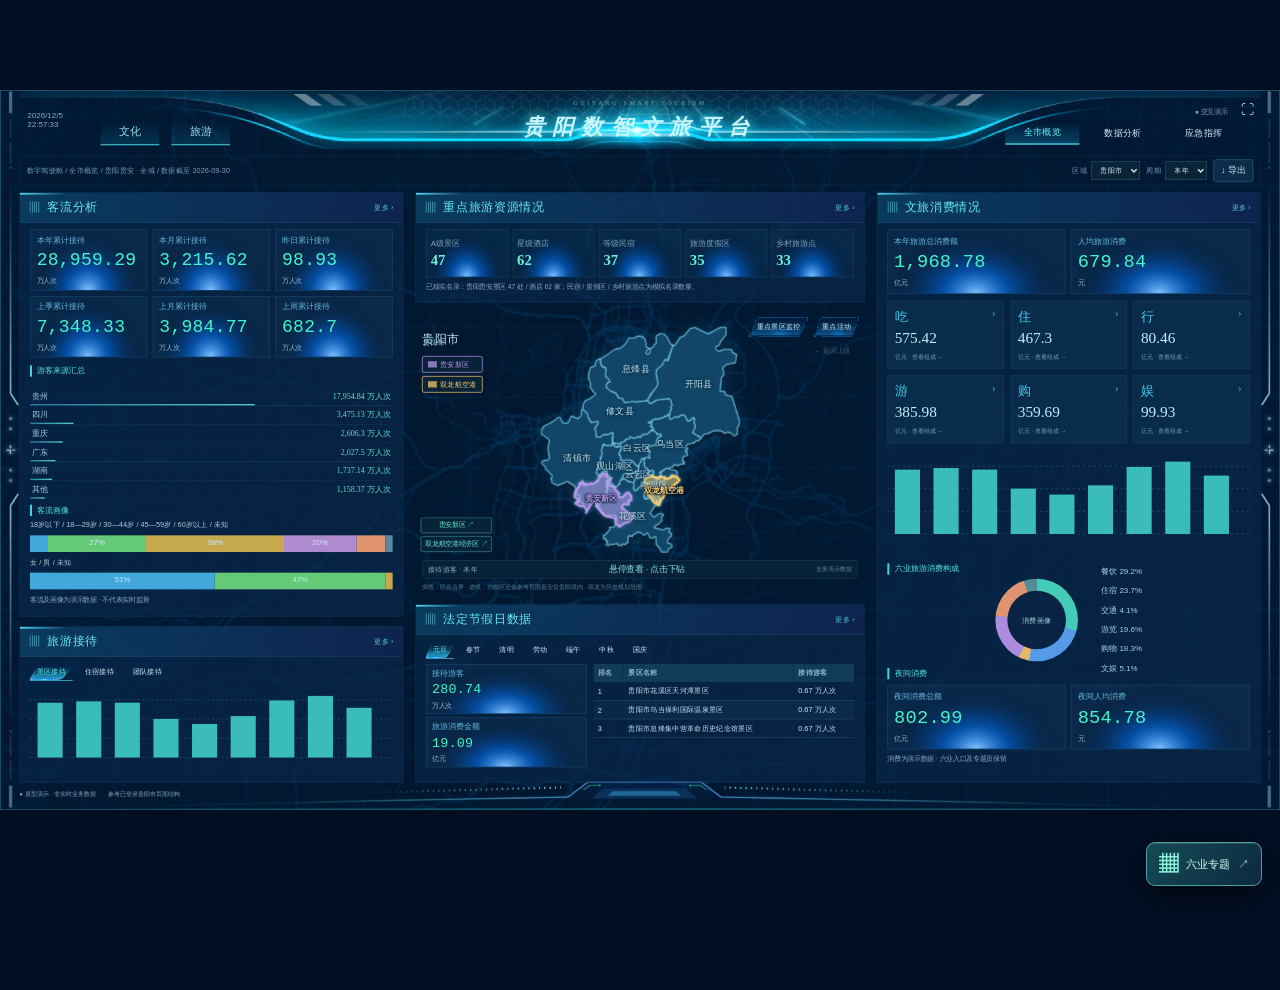
==== commit 0d2d984a: "Add reconciled indicator drilldowns and simplify monthly and daily detail views" ====
--- a/index.html
+++ b/index.html
@@ -1 +1 @@
-<!doctype html><html lang="zh-CN"><head><meta charset="UTF-8"><meta name="viewport" content="width=device-width,initial-scale=1"><title>贵阳数智文旅平台</title><link rel="stylesheet" href="style.css"><link rel="stylesheet" href="refinement.css"><link rel="stylesheet" href="vendor/leaflet.css"><link rel="stylesheet" href="resource-directory.css"><link rel="stylesheet" href="official-resource-detail.css"><link rel="stylesheet" href="legacy-layout.css"><link rel="stylesheet" href="boundary.css"><link rel="stylesheet" href="map-presentation.css"><script defer src="vendor/leaflet.js"></script><script defer src="map-data.js"></script><script defer src="maps.js"></script></head><body><header><div id="date"></div><div class="brand"><small>GUIYANG SMART TOURISM</small><h1>贵阳数智文旅平台</h1></div><div>● 交互演示　<button id="full">⛶</button></div></header><nav id="nav"></nav><div class="bar"><span id="crumb"></span><label>区域 <select id="area"></select></label><label>周期 <select id="period"><option>本年</option><option>本月</option><option>昨日</option></select></label><button id="export">↓ 导出</button></div><main id="app"></main><nav id="industries"></nav><footer>● 原型演示 · 非实时业务数据　　参考已登录贵阳市页面结构</footer><dialog id="dlg"><div class="dh"><h2 id="dt"></h2><button onclick="dlg.close()">×</button></div><div id="dc"></div></dialog><div id="toast"></div><script src="app.js"></script><script src="legacy-layout.js"></script><script src="drawer.js"></script><script src="official-resources.js"></script><script src="resource-directory.js"></script><script src="functional-maps.js"></script></body></html>
+<!doctype html><html lang="zh-CN"><head><meta charset="UTF-8"><meta name="viewport" content="width=device-width,initial-scale=1"><title>贵阳数智文旅平台</title><link rel="stylesheet" href="style.css"><link rel="stylesheet" href="refinement.css"><link rel="stylesheet" href="vendor/leaflet.css"><link rel="stylesheet" href="resource-directory.css"><link rel="stylesheet" href="official-resource-detail.css"><link rel="stylesheet" href="legacy-layout.css"><link rel="stylesheet" href="boundary.css"><link rel="stylesheet" href="map-presentation.css"><script defer src="vendor/leaflet.js"></script><script defer src="map-data.js"></script><script defer src="maps.js"></script><link rel="stylesheet" href="indicator-drill.css"><link rel="stylesheet" href="official-directory.css"></head><body><header><div id="date"></div><div class="brand"><small>GUIYANG SMART TOURISM</small><h1>贵阳数智文旅平台</h1></div><div>● 交互演示　<button id="full">⛶</button></div></header><nav id="nav"></nav><div class="bar"><span id="crumb"></span><label>区域 <select id="area"></select></label><label>周期 <select id="period"><option>本年</option><option>本月</option><option>昨日</option></select></label><button id="export">↓ 导出</button></div><main id="app"></main><nav id="industries"></nav><footer>● 原型演示 · 非实时业务数据　　参考已登录贵阳市页面结构</footer><dialog id="dlg"><div class="dh"><h2 id="dt"></h2><button onclick="dlg.close()">×</button></div><div id="dc"></div></dialog><div id="toast"></div><script src="app.js"></script><script src="legacy-layout.js"></script><script src="drawer.js"></script><script src="official-resources.js"></script><script src="official-directory.js"></script><script src="resource-directory.js"></script><script src="functional-maps.js"></script><script src="indicator-data.js"></script><script src="indicator-drill.js"></script><script src="indicator-main.js"></script></body></html>
--- a/indicator-drill.css
+++ b/indicator-drill.css
@@ -0,0 +1,12 @@
+.indicator-dialog{padding:0;width:min(1580px,96vw);max-width:96vw;max-height:92vh;border:1px solid #3799b5;border-radius:6px;background:linear-gradient(130deg,#0d2c48,#071b31);color:#ceeaf7;overflow:auto;box-shadow:0 20px 90px #000b;font:13px 'Microsoft YaHei',sans-serif}
+.indicator-dialog::backdrop{background:#010c20d9;backdrop-filter:blur(5px)}.indicator-dialog *{box-sizing:border-box;scrollbar-width:thin;scrollbar-color:#4892b5aa #09273e}.indicator-dialog button,.indicator-dialog input,.indicator-dialog select{font:12px 'Microsoft YaHei';color:#b5d7e6;background:#0e304b;border:1px solid #2b617b;border-radius:3px;padding:7px 10px}.indicator-dialog button{cursor:pointer}.indicator-dialog button:hover,.indicator-dialog button[aria-pressed=true]{border-color:#55d8df;color:#63eedb;background:#174960}.indicator-dialog button:disabled{opacity:.4;cursor:default}.indicator-dialog :focus-visible{outline:2px solid #7ff4e8;outline-offset:2px}
+.indicator-dialog .id-header{height:auto;min-height:70px}.indicator-dialog .id-header h2{letter-spacing:0}.indicator-dialog .id-totals b{letter-spacing:0}.indicator-dialog .id-filter{margin-top:14px;margin-bottom:14px}.indicator-dialog .id-filter button{font-size:12px}
+.id-header{position:sticky;top:0;display:flex;justify-content:space-between;align-items:center;padding:14px 22px;background:#0b2945;border-bottom:1px solid #326580;z-index:5}.id-header small{font:9px Consolas;letter-spacing:3px;color:#6b9caf}.id-header h2{font-size:22px;color:#73e1f3;margin:5px 0 0}.id-header h2 span{font-size:12px;font-weight:400;color:#8eb5c8;margin-left:15px}.id-header button{border:0;background:none;font-size:25px}.id-breadcrumb{display:flex;align-items:center;flex-wrap:wrap;gap:6px;margin:12px 22px;color:#62dacd;font-size:11px}.id-breadcrumb button{border:0;background:none;padding:3px;font-size:11px}.id-scope{display:flex;align-items:center;flex-wrap:wrap;gap:18px;margin:12px 22px;color:#9ab8cc;font-size:12px}.id-tag{margin-left:auto;padding:3px 8px;background:#12615a66;border:1px solid #399086;color:#70e8d7}.id-totals{display:flex;gap:10px;flex-wrap:wrap;margin:12px 22px}.id-totals>div,.id-totals>button{flex:1;min-width:145px;padding:12px 14px;text-align:left;background:linear-gradient(120deg,#13486166,#0b283f);border:1px solid #2b607d;border-radius:4px}.id-totals small{font-size:11px;color:#89adc5}.id-totals b{display:block;font:25px Bahnschrift,Consolas;color:#67f1d2;margin-top:6px}.id-totals em{font:10px 'Microsoft YaHei';color:#8aacbf;margin-left:6px}
+.id-filter{display:flex;gap:9px;align-items:center;flex-wrap:wrap;margin:14px 22px;font-size:11px}.id-filter label{display:flex;align-items:center;gap:6px}.id-filter input:not([type=date]){width:160px}.id-validation{color:#ffc56c}.id-dimensions{display:flex;flex-wrap:wrap;gap:8px;margin:12px 22px}.id-content{display:grid;grid-template-columns:31% 1fr;gap:14px;margin:14px 22px;min-height:260px}.id-chart{padding:12px;border:1px solid #295770;background:#0b263d}.id-chart h3{font:13px 'Microsoft YaHei';color:#82d7ed;margin:0 0 14px}.id-chart h3 small{float:right;font-size:10px;color:#759bb5}.id-chart>button{display:grid;grid-template-columns:1fr 80px;position:relative;border:0;background:none;width:100%;text-align:left;margin:5px 0;padding:6px 0 12px;font-size:11px;gap:6px}.id-chart>button b{text-align:right;font:12px Consolas}.id-chart i{position:absolute;left:0;bottom:4px;width:var(--width);height:4px;background:linear-gradient(90deg,#286d9c,#64e3d1)}.id-chart>small{font-size:10px;color:#789cb2}.id-table{max-height:380px;overflow:auto;border:1px solid #295770}.id-table table{width:100%;border-collapse:collapse;font-size:12px}.id-table th{position:sticky;top:0;background:#143a57;color:#97c9de;z-index:1;text-align:left;padding:11px 10px;font-weight:400;white-space:nowrap}.id-table td{padding:10px;line-height:1.6;border-bottom:1px solid #28475e}.id-table tr:nth-child(even){background:#11324977}.id-table button{padding:3px 7px;background:none;border:0;color:#6de5db;font-size:11px}.id-table tfoot{background:#114659;color:#66ebd7}.id-pages{display:flex;align-items:center;justify-content:flex-end;gap:10px;margin:12px 22px;font-size:11px}.id-pages>span:first-child{margin-right:auto}.id-rules{margin:14px 22px 20px;border:1px solid #284e67;padding:10px 14px;color:#8ab2c6;font-size:11px;line-height:1.8}.id-rules summary{color:#73d7e2;cursor:pointer}.id-rules p{margin:7px 0}.id-record,.id-empty{margin:14px 22px;padding:14px;background:#143a5066;border:1px solid #3b768a;color:#adcddb;line-height:1.8}.id-empty{height:180px;display:grid;place-items:center}
+[data-indicator]{cursor:pointer}[data-indicator]:hover{outline:1px solid #66dcd466;outline-offset:-1px}
+.id-hour-content{grid-template-columns:1fr;gap:12px}.id-hour-content .id-chart{padding:12px 18px}.id-hour-trend{display:block;width:100%;height:205px;overflow:visible}.id-hour-trend text{font:12px Consolas;fill:#8cb8cb}.id-hour-trend [data-id-row]{cursor:pointer}.id-hour-trend [data-id-row]:hover circle,.id-hour-trend [data-id-row]:focus circle{fill:#ffd277;stroke:#fff;stroke-width:2}.id-hour-content .id-table{max-height:290px}
+.indicator-rank{display:flex;align-items:center;position:relative;gap:12px;width:100%;border:0;border-bottom:1px solid #2b617b66;padding:5px 3px;background:none;color:#a9cbdd;text-align:left;font-size:12px}.indicator-rank span{width:48px}.indicator-rank b{margin-left:auto;font:12px Consolas;color:#69ddce}.indicator-rank i{position:absolute;bottom:0;left:0;height:2px;background:linear-gradient(90deg,#2a759e,#52cebc);max-width:100%}.indicator-ranks{margin:5px 0}.id-record a{color:#61e8d6}.id-related{display:flex;flex-wrap:wrap;gap:8px}
+.indicator-dialog::-webkit-scrollbar,.id-table::-webkit-scrollbar{width:7px;height:7px}.indicator-dialog::-webkit-scrollbar-track,.id-table::-webkit-scrollbar-track{background:#08273dcc}.indicator-dialog::-webkit-scrollbar-thumb,.id-table::-webkit-scrollbar-thumb{background:#499ab099;border-radius:6px}
+@media(max-width:900px){.id-content{grid-template-columns:1fr}.id-filter{gap:6px}.id-totals b{font-size:20px}.id-header h2{font-size:18px}}
+.id-time-view .id-breadcrumb,.id-time-view .id-scope{margin-top:8px;margin-bottom:8px}.id-time-view .id-compact-total{align-items:center;gap:20px;padding:10px 14px;background:#12395299;border:1px solid #2c5c73;flex-wrap:nowrap}.id-time-view .id-compact-total>div{flex:none;border:0;background:none;padding:0;min-width:0;display:flex;align-items:baseline;gap:12px}.id-time-view .id-compact-total>div:first-child{flex:1}.id-time-view .id-compact-total>div:last-of-type b{font-size:16px;color:#9ec4d4}.id-time-view .id-compact-total b{margin:0;font-size:27px}.id-time-view .id-compact-total small{font-size:12px}.id-time-content{grid-template-columns:1fr;gap:12px;margin-top:10px}.id-time-content .id-chart{padding:12px 16px 8px}.id-time-content .id-chart h3{margin-bottom:2px;font-size:14px}.id-time-trend{display:block;width:100%;height:190px}.id-time-trend text{font:11px Consolas,'Microsoft YaHei';fill:#86aec2}.id-time-trend .id-time-number{fill:#abdacf;font-size:12px}.id-time-trend [data-id-row]{cursor:pointer}.id-time-trend [data-id-row]:hover .id-time-bar,.id-time-trend [data-id-row]:focus .id-time-bar{fill:#83f1db}.id-time-trend [data-id-row]:hover circle,.id-time-trend [data-id-row]:focus circle{r:5;stroke:#fff;stroke-width:1.5}.id-trend-caption{display:flex;justify-content:space-between;color:#7fa9bc;font-size:11px;padding-top:5px}.id-trend-caption span:last-child{color:#ddc585}.id-time-content .id-table{max-height:285px}.id-time-content .id-table td,.id-time-content .id-table th{padding:8px 14px}.id-time-content .id-table td:first-child{width:18%;color:#aacbdf;font-variant-numeric:tabular-nums}.id-time-content .id-table td:last-child{text-align:right;width:120px}.id-time-content .id-table td:nth-child(3){color:#8faebf}.id-value-cell{display:flex;align-items:center;gap:22px}.id-value-cell b{min-width:112px;color:#7ae4d2;font:14px Consolas}.id-value-cell i{display:block;height:4px;max-width:210px;width:calc(var(--width)*.55);background:linear-gradient(90deg,#235f83,#53c9ba);border-radius:2px}.id-time-view .id-pages{margin-top:8px;margin-bottom:8px}.id-time-view .id-pages small{font-size:11px;color:#769aaf}.id-time-view .id-rules{margin-top:8px}.id-more-filter{margin:8px 22px}.id-more-filter>summary,.id-more-dimensions>summary,.id-compact-basis>summary{cursor:pointer;color:#89b8ca;font-size:12px;list-style:none}.id-more-filter>summary{display:inline-block;padding:6px 10px;border:1px solid #2c5c73;background:#0e304b;border-radius:3px}.indicator-dialog .id-more-filter .id-filter{margin:10px 0 0;padding:10px;background:#0c283e;border:1px solid #2c5c73}.id-more-dimensions,.id-compact-basis{position:relative}.id-more-dimensions>summary{padding:7px 10px}.id-more-dimensions>div,.id-compact-basis>div{display:flex;flex-wrap:wrap;gap:8px;position:absolute;right:0;top:34px;width:360px;padding:12px;background:#102f49;border:1px solid #40748c;box-shadow:0 12px 35px #0008;z-index:8}.id-more-dimensions{margin-left:auto}.id-compact-basis>div{width:520px}.id-compact-basis button{flex:1;min-width:145px;text-align:left}.id-time-view .id-dimensions{margin-top:8px;margin-bottom:8px}.id-time-view .id-dimensions>[data-id-fields]{order:1}
+@media(max-width:900px){.id-time-view .id-compact-total{flex-wrap:wrap}.id-time-content .id-table{overflow-x:auto}.id-time-content .id-table table{min-width:530px}.id-time-trend{height:160px}.id-more-dimensions>div,.id-compact-basis>div{width:min(360px,80vw)}.id-value-cell{gap:12px}}
--- a/official-directory.css
+++ b/official-directory.css
@@ -0,0 +1,28 @@
+#metric-dialog:has(.official-directory){width:min(1600px,96vw);height:min(840px,90vh);max-height:90vh;overflow:hidden}
+#metric-dialog:has(.official-directory)[open]{display:flex;flex-direction:column}
+#metric-dialog:has(.official-directory) .dialog-head{flex:none;padding:12px 22px}
+#metric-dialog .od-total{margin-left:18px;font-size:13px;font-weight:400;color:#8cabbf}
+#metric-dialog .od-total b{font-size:18px;color:#68f1d5;margin:0 3px}
+.official-directory{display:flex;flex:1;flex-direction:column;min-height:0;padding:16px 22px 12px;gap:12px}
+.od-composition{padding:8px 10px;background:#0d2e4877;border:1px solid #295c72;flex:none;color:#91bbc9;font-size:11px}.od-composition summary{cursor:pointer;color:#81d8df}.od-count-tabs{display:flex;gap:5px;flex-wrap:wrap;margin-top:8px}.od-count-tabs button{padding:5px 7px;border:1px solid #315d73;background:#0c2b43;color:#a5c7d7;border-radius:3px;font-size:11px;cursor:pointer}.od-count-tabs b{margin-left:7px;font:14px Consolas;color:#63e9ce}.od-count-tabs button[aria-pressed=true]{border-color:#60dbcf;background:#1d575e}.od-composition p{font-size:10px;margin:7px 0 0}.od-composition[open]+.od-summary{font-size:11px}
+.rd:has(.official-directory){width:min(1600px,96vw);height:min(900px,92vh);max-height:92vh;padding:0}.rd:has(.official-directory)[open]{display:flex;flex-direction:column}.rd:has(.official-directory) .dialog-head{display:flex;align-items:center;justify-content:space-between;background:#0e304b;padding:14px 22px;border-bottom:1px solid #326580;flex:none}.rd:has(.official-directory) .dialog-head h2{margin:0;font-size:21px;color:#80dfeb}.rd:has(.official-directory) .od-total{font-size:12px;color:#88adc2;margin-left:14px}.rd:has(.official-directory) .od-total b{color:#68edcf;font-size:19px}.rd:has(.official-directory) .dialog-head>button{color:#9ecadb;background:none;border:0;font-size:24px;cursor:pointer}.od-actions{white-space:normal}
+.rd .od-table td:nth-child(3){min-width:0}.rd:has(.official-directory) .od-filters{flex-direction:row;justify-content:flex-start}.rd:has(.official-directory) .od-filters label{flex-direction:row;align-items:center}.rd .od-table-wrap{scrollbar-width:thin;scrollbar-color:#56b6ceaa #09273ccc}
+.od-filters{display:flex;align-items:center;gap:10px;flex-wrap:wrap;padding:12px;background:#0d2e48;border:1px solid #27536b;border-radius:3px;flex:none}
+.od-filters label{display:flex;align-items:center;gap:7px;color:#a4c6d8;font-size:12px;white-space:nowrap}
+.official-directory input,.official-directory select{font:12px 'Microsoft YaHei',sans-serif;height:32px;box-sizing:border-box;padding:5px 8px;color:#d3eaf5;background:#071e33;border:1px solid #32617a;border-radius:3px}
+.od-filters input{width:152px}.od-filters input[name=phone]{width:128px}.od-filters select{width:142px}.od-filters select[name=grade]{width:108px}
+.official-directory .od-filters{display:flex;flex-direction:row;align-items:center;flex-wrap:wrap;gap:10px}.official-directory .od-filters label{display:flex;flex:0 0 auto;min-width:0;flex-direction:row;align-items:center;gap:7px}.official-directory .od-filters input{width:152px}.official-directory .od-filters input[name=phone]{width:128px}.official-directory .od-filters select{width:142px}.official-directory .od-filters select[name=grade]{width:108px}.official-directory .od-pagination label{display:flex;flex:0 0 auto;min-width:0;align-items:center;white-space:nowrap}.official-directory .od-pagination select{width:84px}
+.official-directory button{font:12px 'Microsoft YaHei',sans-serif;padding:6px 12px;border:1px solid #32617a;border-radius:3px;background:#113b55;color:#b9e4f1;cursor:pointer}
+.official-directory button:hover{background:#185475;border-color:#5cd6e0}.official-directory button:disabled{opacity:.35;cursor:default}.official-directory :focus-visible{outline:2px solid #62e6de;outline-offset:2px}
+.official-directory .od-query{background:#106274;color:#defffa;border-color:#36a6b4}
+.od-summary{display:flex;justify-content:space-between;align-items:center;gap:10px;font-size:13px;color:#abc8da;flex:none}.od-summary b{color:#64efd3}.od-summary small{font-size:11px;color:#769bb2}
+.od-table-wrap{min-height:0;flex:1;overflow:auto;border:1px solid #2a536d;background:#071f35}
+.od-table{width:100%;min-width:1040px;table-layout:fixed;border-collapse:separate;border-spacing:0;font-size:13px}
+.od-table th{position:sticky;top:0;z-index:1;background:#123951;text-align:left;color:#95c5dc;font-weight:500;border-bottom:1px solid #39708c;padding:12px 10px;white-space:nowrap}
+.od-table th button{width:100%;display:flex;align-items:center;justify-content:space-between;padding:0;border:0;background:none;color:inherit;font-size:13px;text-align:left}.od-table th button span{color:#6591ab;margin-left:5px}.od-table th[aria-sort=ascending],.od-table th[aria-sort=descending]{color:#69eddb}
+.od-table td{padding:10px;line-height:1.5;color:#bbd6e6;border-bottom:1px solid #22415a;overflow-wrap:anywhere;vertical-align:middle}
+.od-table tbody tr:nth-child(even){background:#0b2942}.od-table tbody tr:hover{background:#123c55}.od-table .od-name{color:#e0f4fc;font-weight:500}.od-table .od-index{color:#638da5;text-align:center}.od-grade{color:#72dfd6;white-space:nowrap}.od-phone{font-variant-numeric:tabular-nums}
+.od-actions{white-space:nowrap}.od-actions button{background:none;border:0;padding:3px 5px;color:#6ddfef}.od-actions a{color:#75c9ce;font-size:12px;margin-left:9px;text-decoration:none}.od-actions a:hover{text-decoration:underline}
+.od-table .od-empty{text-align:center;height:180px;color:#8fadc1}.od-table .od-expanded{background:#0e3049}.od-expanded dl{display:grid;grid-template-columns:80px 1fr;gap:8px 14px;margin:4px 0;font-size:12px}.od-expanded dt{color:#72a6bd}.od-expanded dd{margin:0;line-height:1.7;white-space:pre-line}
+.od-pagination{display:flex;align-items:center;gap:12px;color:#95b8cc;font-size:12px;flex:none}.od-pagination>span:first-child{margin-right:auto}.od-pagination label{display:flex;align-items:center;gap:7px}.od-pagination select{height:30px}.od-sr-only{position:absolute;width:1px;height:1px;overflow:hidden;clip-path:inset(50%)}
+@media(max-width:900px){.od-summary{align-items:flex-start;flex-direction:column}.official-directory{padding:12px}.od-filters{gap:8px}.od-pagination{flex-wrap:wrap}.od-pagination>span:first-child{width:100%}}
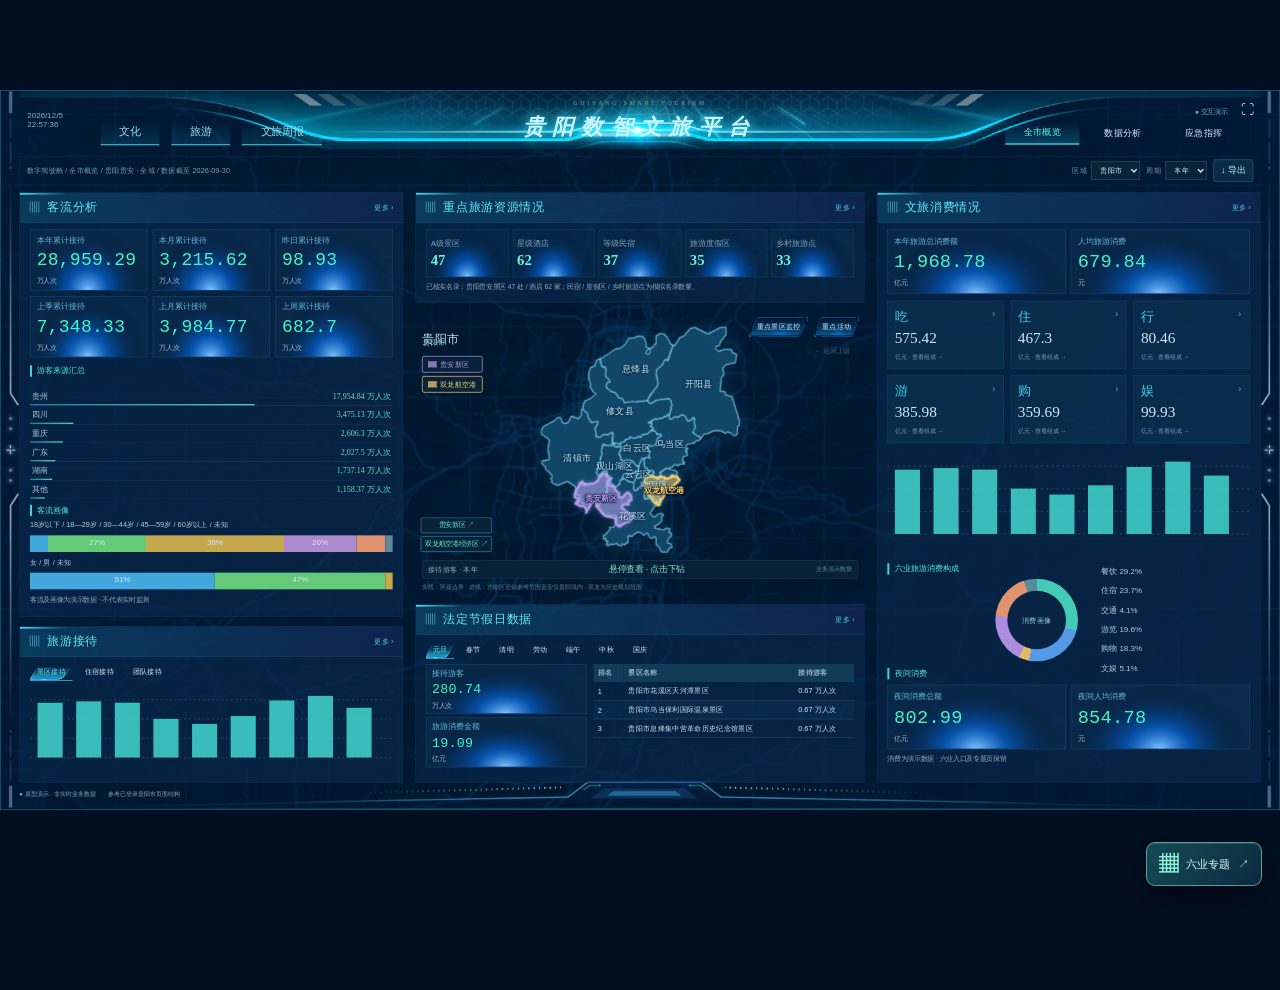
==== commit 9a5dde30: "Update culture directories, venue drilldowns and entertainment activities" ====
--- a/index.html
+++ b/index.html
@@ -1 +1 @@
-<!doctype html><html lang="zh-CN"><head><meta charset="UTF-8"><meta name="viewport" content="width=device-width,initial-scale=1"><title>贵阳数智文旅平台</title><link rel="stylesheet" href="style.css"><link rel="stylesheet" href="refinement.css"><link rel="stylesheet" href="vendor/leaflet.css"><link rel="stylesheet" href="resource-directory.css"><link rel="stylesheet" href="official-resource-detail.css"><link rel="stylesheet" href="legacy-layout.css"><link rel="stylesheet" href="boundary.css"><link rel="stylesheet" href="map-presentation.css"><script defer src="vendor/leaflet.js"></script><script defer src="map-data.js"></script><script defer src="maps.js"></script><link rel="stylesheet" href="indicator-drill.css"><link rel="stylesheet" href="official-directory.css"></head><body><header><div id="date"></div><div class="brand"><small>GUIYANG SMART TOURISM</small><h1>贵阳数智文旅平台</h1></div><div>● 交互演示　<button id="full">⛶</button></div></header><nav id="nav"></nav><div class="bar"><span id="crumb"></span><label>区域 <select id="area"></select></label><label>周期 <select id="period"><option>本年</option><option>本月</option><option>昨日</option></select></label><button id="export">↓ 导出</button></div><main id="app"></main><nav id="industries"></nav><footer>● 原型演示 · 非实时业务数据　　参考已登录贵阳市页面结构</footer><dialog id="dlg"><div class="dh"><h2 id="dt"></h2><button onclick="dlg.close()">×</button></div><div id="dc"></div></dialog><div id="toast"></div><script src="app.js"></script><script src="legacy-layout.js"></script><script src="drawer.js"></script><script src="official-resources.js"></script><script src="official-directory.js"></script><script src="resource-directory.js"></script><script src="functional-maps.js"></script><script src="indicator-data.js"></script><script src="indicator-drill.js"></script><script src="indicator-main.js"></script></body></html>
+<!doctype html><html lang="zh-CN"><head><meta charset="UTF-8"><meta name="viewport" content="width=device-width,initial-scale=1"><title>贵阳数智文旅平台</title><link rel="stylesheet" href="style.css"><link rel="stylesheet" href="refinement.css"><link rel="stylesheet" href="vendor/leaflet.css"><link rel="stylesheet" href="resource-directory.css"><link rel="stylesheet" href="official-resource-detail.css"><link rel="stylesheet" href="legacy-layout.css"><link rel="stylesheet" href="boundary.css"><link rel="stylesheet" href="map-presentation.css"><script defer src="vendor/leaflet.js"></script><script defer src="map-data.js"></script><script defer src="maps.js"></script><link rel="stylesheet" href="indicator-drill.css"><link rel="stylesheet" href="official-directory.css"><link rel="stylesheet" href="venue-visits.css"><link rel="stylesheet" href="entertain-layout.css"></head><body><header><div id="date"></div><div class="brand"><small>GUIYANG SMART TOURISM</small><h1>贵阳数智文旅平台</h1></div><div>● 交互演示　<button id="full">⛶</button></div></header><nav id="nav"></nav><div class="bar"><span id="crumb"></span><label>区域 <select id="area"></select></label><label>周期 <select id="period"><option>本年</option><option>本月</option><option>昨日</option></select></label><button id="export">↓ 导出</button></div><main id="app"></main><nav id="industries"></nav><footer>● 原型演示 · 非实时业务数据　　参考已登录贵阳市页面结构</footer><dialog id="dlg"><div class="dh"><h2 id="dt"></h2><button onclick="dlg.close()">×</button></div><div id="dc"></div></dialog><div id="toast"></div><script src="app.js"></script><script src="legacy-layout.js"></script><script src="drawer.js"></script><script src="official-resources.js"></script><script src="official-directory.js"></script><script src="resource-directory.js"></script><script src="functional-maps.js"></script><script src="indicator-data.js"></script><script src="indicator-drill.js"></script><script src="indicator-main.js"></script><script src="activity-ledger.js"></script><script src="entertain-layout.js"></script><script src="venue-visits.js"></script><script src="entertain-interactions.js"></script></body></html>
--- a/indicator-drill.css
+++ b/indicator-drill.css
@@ -10,3 +10,11 @@
 @media(max-width:900px){.id-content{grid-template-columns:1fr}.id-filter{gap:6px}.id-totals b{font-size:20px}.id-header h2{font-size:18px}}
 .id-time-view .id-breadcrumb,.id-time-view .id-scope{margin-top:8px;margin-bottom:8px}.id-time-view .id-compact-total{align-items:center;gap:20px;padding:10px 14px;background:#12395299;border:1px solid #2c5c73;flex-wrap:nowrap}.id-time-view .id-compact-total>div{flex:none;border:0;background:none;padding:0;min-width:0;display:flex;align-items:baseline;gap:12px}.id-time-view .id-compact-total>div:first-child{flex:1}.id-time-view .id-compact-total>div:last-of-type b{font-size:16px;color:#9ec4d4}.id-time-view .id-compact-total b{margin:0;font-size:27px}.id-time-view .id-compact-total small{font-size:12px}.id-time-content{grid-template-columns:1fr;gap:12px;margin-top:10px}.id-time-content .id-chart{padding:12px 16px 8px}.id-time-content .id-chart h3{margin-bottom:2px;font-size:14px}.id-time-trend{display:block;width:100%;height:190px}.id-time-trend text{font:11px Consolas,'Microsoft YaHei';fill:#86aec2}.id-time-trend .id-time-number{fill:#abdacf;font-size:12px}.id-time-trend [data-id-row]{cursor:pointer}.id-time-trend [data-id-row]:hover .id-time-bar,.id-time-trend [data-id-row]:focus .id-time-bar{fill:#83f1db}.id-time-trend [data-id-row]:hover circle,.id-time-trend [data-id-row]:focus circle{r:5;stroke:#fff;stroke-width:1.5}.id-trend-caption{display:flex;justify-content:space-between;color:#7fa9bc;font-size:11px;padding-top:5px}.id-trend-caption span:last-child{color:#ddc585}.id-time-content .id-table{max-height:285px}.id-time-content .id-table td,.id-time-content .id-table th{padding:8px 14px}.id-time-content .id-table td:first-child{width:18%;color:#aacbdf;font-variant-numeric:tabular-nums}.id-time-content .id-table td:last-child{text-align:right;width:120px}.id-time-content .id-table td:nth-child(3){color:#8faebf}.id-value-cell{display:flex;align-items:center;gap:22px}.id-value-cell b{min-width:112px;color:#7ae4d2;font:14px Consolas}.id-value-cell i{display:block;height:4px;max-width:210px;width:calc(var(--width)*.55);background:linear-gradient(90deg,#235f83,#53c9ba);border-radius:2px}.id-time-view .id-pages{margin-top:8px;margin-bottom:8px}.id-time-view .id-pages small{font-size:11px;color:#769aaf}.id-time-view .id-rules{margin-top:8px}.id-more-filter{margin:8px 22px}.id-more-filter>summary,.id-more-dimensions>summary,.id-compact-basis>summary{cursor:pointer;color:#89b8ca;font-size:12px;list-style:none}.id-more-filter>summary{display:inline-block;padding:6px 10px;border:1px solid #2c5c73;background:#0e304b;border-radius:3px}.indicator-dialog .id-more-filter .id-filter{margin:10px 0 0;padding:10px;background:#0c283e;border:1px solid #2c5c73}.id-more-dimensions,.id-compact-basis{position:relative}.id-more-dimensions>summary{padding:7px 10px}.id-more-dimensions>div,.id-compact-basis>div{display:flex;flex-wrap:wrap;gap:8px;position:absolute;right:0;top:34px;width:360px;padding:12px;background:#102f49;border:1px solid #40748c;box-shadow:0 12px 35px #0008;z-index:8}.id-more-dimensions{margin-left:auto}.id-compact-basis>div{width:520px}.id-compact-basis button{flex:1;min-width:145px;text-align:left}.id-time-view .id-dimensions{margin-top:8px;margin-bottom:8px}.id-time-view .id-dimensions>[data-id-fields]{order:1}
 @media(max-width:900px){.id-time-view .id-compact-total{flex-wrap:wrap}.id-time-content .id-table{overflow-x:auto}.id-time-content .id-table table{min-width:530px}.id-time-trend{height:160px}.id-more-dimensions>div,.id-compact-basis>div{width:min(360px,80vw)}.id-value-cell{gap:12px}}
+.daily-chart-scroll{width:100%;min-width:0;overflow-x:auto;overflow-y:hidden;cursor:grab;touch-action:pan-x;scrollbar-width:thin;scrollbar-color:#47c6cc88 #08243b99;user-select:none;padding-bottom:5px}
+.daily-chart-scroll:active{cursor:grabbing}
+.daily-chart-scroll .chart{display:block}
+.daily-chart-scroll::-webkit-scrollbar{height:6px}
+.daily-chart-scroll::-webkit-scrollbar-track{background:#08243b99;border-radius:5px}
+.daily-chart-scroll::-webkit-scrollbar-thumb{background:#47c6cc88;border-radius:5px}
+.daily-chart-scroll:focus-visible{outline:1px solid #50dfd5;outline-offset:3px}
+.id-metric-switch{display:flex;align-items:center;gap:12px;margin:14px 0;color:#9cc6d8;font-size:13px}.id-metric-switch select{background:#0b2a40;color:#74e2d8;border:1px solid #39738b;padding:8px 14px;border-radius:3px;min-width:200px}
--- a/venue-visits.css
+++ b/venue-visits.css
@@ -0,0 +1 @@
+.vv-more{float:right;font-size:11px;padding:4px 9px;color:#59e4d5}.vv-entry{display:flex;align-items:center;gap:10px;padding-top:12px;font-size:11px;color:#8bb7ce}.vv-entry span:first-child{color:#5edcd5}.vv-entry button{margin-left:auto;font-size:11px;color:#59e4d5;padding:5px 9px}#venue-visits{width:min(1340px,95vw);max-width:1340px;max-height:93vh;padding:0;border:1px solid #2893ad;border-radius:9px;background:linear-gradient(135deg,#0a2035,#10344c);color:#c4e6f4;scrollbar-width:thin;scrollbar-color:#448da5 #09283f}#venue-visits::backdrop{background:#010b17d9;backdrop-filter:blur(5px)}.vv-head{display:flex;align-items:center;justify-content:space-between;padding:22px 28px;background:#10334b;border-bottom:1px solid #2b647b}.vv-head h2{margin:0 0 7px;color:#7edce7;font-size:22px}.vv-head small{font-size:12px;color:#85aabd}.vv-head button{font-size:24px;border:0;background:transparent;color:#9cc5d6}.vv-body{padding:20px 26px}.vv-filter{display:flex;align-items:center;flex-wrap:wrap;gap:12px;padding:12px;background:#13374f;border:1px solid #2b536c;font-size:12px}.vv-filter label{display:flex;align-items:center;gap:7px}.vv-filter input,.vv-filter select{color:#cae7f4;background:#09283f;border:1px solid #326079;padding:8px;border-radius:3px;font:inherit}.vv-filter button{padding:7px 13px;color:#7fe3de}.vv-error{color:#f5b58b}.vv-totals{display:flex;gap:14px;margin:16px 0}.vv-totals>div{flex:1;padding:14px 18px;background:#12384e;border-left:3px solid var(--tone)}.vv-totals span{font-size:13px;color:var(--tone)}.vv-totals b{display:block;font:29px Consolas;color:var(--tone);margin:7px 0}.vv-totals em{font:12px 'Microsoft YaHei';color:#9bbace}.vv-totals small{font-size:11px;color:#8eb0c3}.vv-chart-title{display:flex;align-items:center;justify-content:space-between;font-size:12px;margin:12px 0}.vv-chart-title h3{font-size:15px;color:#83cfdd;margin:0}.vv-chart-title small{font-size:11px;color:#85aabd;margin-left:10px}.vv-chart-title button{padding:3px 10px}.vv-chart-scroll{overflow-x:auto;overflow-y:hidden;scrollbar-width:thin;scrollbar-color:#448da5 #09283f}.vv-chart-scroll svg{display:block;height:190px;max-width:none}.vv-table{max-height:225px;overflow:auto;border:1px solid #2b536c;scrollbar-width:thin;scrollbar-color:#448da5 #09283f}.vv-table table{font-size:13px}.vv-table th{position:sticky;top:0;background:#143d54;padding:11px 15px}.vv-table td{padding:10px 15px}.vv-table tr:nth-child(even){background:#12374b99}.vv-note{font-size:11px;color:#7d9fb4;line-height:1.7;margin:14px 0 0}@media(max-width:700px){.vv-totals{flex-direction:column}.vv-filter{gap:8px}.vv-entry{flex-wrap:wrap}}
--- a/entertain-layout.css
+++ b/entertain-layout.css
@@ -0,0 +1,2 @@
+#legacy-screen.entertain-mode{grid-template-rows:88px 1fr 23px;padding:0 40px 9px;gap:10px}#legacy-screen.entertain-mode>.bar{display:none}#legacy-screen.entertain-mode>main{grid-row:2}#legacy-screen.entertain-mode>footer{grid-row:3}#legacy-screen.entertain-mode #nav{opacity:0;transition:opacity .2s}#legacy-screen.entertain-mode #nav:hover,#legacy-screen.entertain-mode #nav:focus-within{opacity:1}#legacy-screen .entertain-reference{grid-template-columns:600px 1fr 600px;gap:20px}#legacy-screen .entertain-reference>.col{gap:18px}#legacy-screen .entertain-reference .panel{padding:12px 15px;background:linear-gradient(110deg,#082b4c99,#13345bb8);border:0;overflow:hidden}#legacy-screen .entertain-reference .panel h2{position:relative;background:linear-gradient(65deg,#166c8b 0 24%,#0e1b40dd 24.2%);border:0;height:43px;color:#28d4f8}#legacy-screen .entertain-reference .panel h2:after{content:'▪▪';position:absolute;right:10px;top:-8px;color:#668bff;letter-spacing:3px}#legacy-screen .entertain-reference h3{font-size:12px;margin:12px 0;color:#2ce2ef}#legacy-screen .en-venues,#legacy-screen .en-spend{height:467px;flex:none}#legacy-screen .en-distribution,#legacy-screen .en-calendar{flex:1}.en-four{display:grid;grid-template-columns:repeat(4,1fr);gap:8px;margin:12px 0 18px}.en-four>div{padding:10px 8px;background:linear-gradient(#0d3a5a88,#0d2a4a),url('legacy-assets/inner-card-light.473e088a.png') center/cover;border-radius:4px}.en-four span{display:block;font-size:12px;color:#1dc5f4}.en-four i{float:right;color:#1494b3;font-size:9px}.en-four b{display:block;font:20px Consolas;color:#00ffc8;margin-top:16px}.en-four small{font:11px 'Microsoft YaHei';color:#9cb3c9}.en-line-legend{display:flex;justify-content:space-between;padding:7px 10px;font-size:12px}.en-line-legend em{color:#c8e1f3;font-style:normal;margin-left:4px}.en-lines{width:100%;height:225px}.en-lines text,.en-columns text{fill:#6ba8c8;font-size:11px}.en-lines path{fill:none}.en-three{display:grid;grid-template-columns:repeat(3,1fr);gap:15px;margin:25px 25px 35px}.en-three button{text-align:left;padding:12px;border-color:#256188;background:linear-gradient(120deg,#12355999,#05233b88)}.en-three span{display:block;font-size:12px;color:#27c4f2}.en-three b{display:block;font:20px Consolas;color:#97d8f7;margin-top:17px}.en-three small{font-size:11px}.en-distribution-charts{display:grid;grid-template-columns:42% 58%;align-items:center}.en-ring{height:155px;width:140px;margin:0 auto 22px;border-radius:50%;background:conic-gradient(#00d5de 0 38%,#1686f0 38% 64%,#20ba5d 64% 85%,#496aff 85%);padding:8px;box-shadow:0 0 0 4px #1287aa66;display:grid;place-items:center}.en-ring span{background:#0a2f4c;width:100%;height:100%;border-radius:50%;display:grid;place-items:center;box-shadow:inset 0 0 18px #0c82b8;color:#9bb7cd;font-size:12px}.en-area-legend{display:flex;flex-wrap:wrap;gap:10px;padding:0 3px;font-size:11px}.en-area-legend i{display:inline-block;width:11px;height:11px;margin-right:6px;border-radius:2px}.en-columns{width:100%;height:240px}.en-type-legend{display:flex;gap:10px;font-size:11px;color:#33e2d8;margin-top:10px}.en-spend-cards{display:grid;grid-template-columns:1.4fr 1fr 1fr;gap:12px;margin-top:12px}.en-spend-cards>div{border:1px solid #25567a;border-radius:4px;padding:12px 10px}.en-spend-cards span{font-size:11px;color:#1ac5ef}.en-spend-cards b{display:block;font:20px Consolas;color:#91d7f6;margin-top:14px}.en-spend-cards .en-spend-main{display:flex;gap:13px;align-items:center;background:#073a6899;border:0}.en-spend-main b{color:#00ffbb!important;font-size:24px;margin-top:8px}.en-year{padding:13px 7px;border:2px solid #25c6f7;clip-path:polygon(50% 0,100% 25%,100% 75%,50% 100%,0 75%,0 25%);font-size:14px!important}.en-source{font-size:10px;color:#879fb2;margin:16px 10px 24px}.en-unit{text-align:right;color:#93b5cd;font-size:11px;margin:0 10px}.en-calendar select{margin-left:auto;background:#082c4a;color:#19cbfa;border:1px solid #18638b;font-size:12px;padding:5px 12px}.en-calendar-table{margin:20px 12px 0}.en-calendar-table th{font-size:11px!important;padding:16px 8px!important;font-weight:400;background:#063361}.en-calendar-table td{font-size:11px!important;padding:18px 8px!important;border-color:#16446766}.en-calendar-table tr:nth-child(even){background:#0e41613b}.en-calendar-table button{padding:0;background:none;border:0;font-size:11px}.en-map-col .legacy-map-stage{height:100%}.en-map-col .boundary-panel{background:transparent!important}.en-map-col .boundary-heading,.en-map-col .boundary-readout,.en-map-col .boundary-note{visibility:hidden}.entertain-reference .vv-entry{display:none}#legacy-screen .en-venues h2 .vv-more{margin-left:auto}
+#activity-directory-host{width:97vw;max-width:1800px;height:94vh;max-height:94vh;padding:0;border:1px solid #299db5;background:#071d30;overflow:hidden;border-radius:10px}#activity-directory-host iframe{width:100%;height:100%;border:0}#activity-directory-host::backdrop{background:#010b17dd;backdrop-filter:blur(5px)}.activity-host-close{position:absolute;top:8px;right:8px;z-index:5;font-size:24px;color:#a4d8e5;background:#103149;border:0;padding:5px 13px}.en-pie{width:210px;height:210px;display:block;margin:-15px auto 10px;overflow:visible}.en-pie g{cursor:pointer}.en-pie g:hover path{filter:brightness(1.2)}.en-area-legend{gap:8px!important;font-size:10px!important}.en-pin{position:relative;width:84px;height:86px;text-align:center;cursor:pointer;filter:drop-shadow(0 0 7px #00d9ee55)}.en-pin-body{position:absolute;width:44px;height:44px;left:20px;top:0;border:2px solid #1bdde7;border-radius:50% 50% 50% 0;background:#07314be8;transform:rotate(-45deg)}.en-pin b{display:block;transform:rotate(45deg);line-height:40px;font:20px/40px Consolas!important;color:#25e7ee!important}.en-pin i{position:absolute;left:26px;top:60px;width:32px;height:9px;border:1px solid #25dfdc;border-radius:50%;background:#17eee955;box-shadow:0 0 0 4px #1cdbdd22}.en-pin small{position:absolute;top:74px;left:-15px;width:114px;font-size:11px;color:#c8edf8;text-shadow:0 1px 4px #001526}.en-pin:hover .en-pin-body{background:#126681}.en-pin:hover{z-index:1000}.en-map-col .activity-map-marker{background:none;border:0}
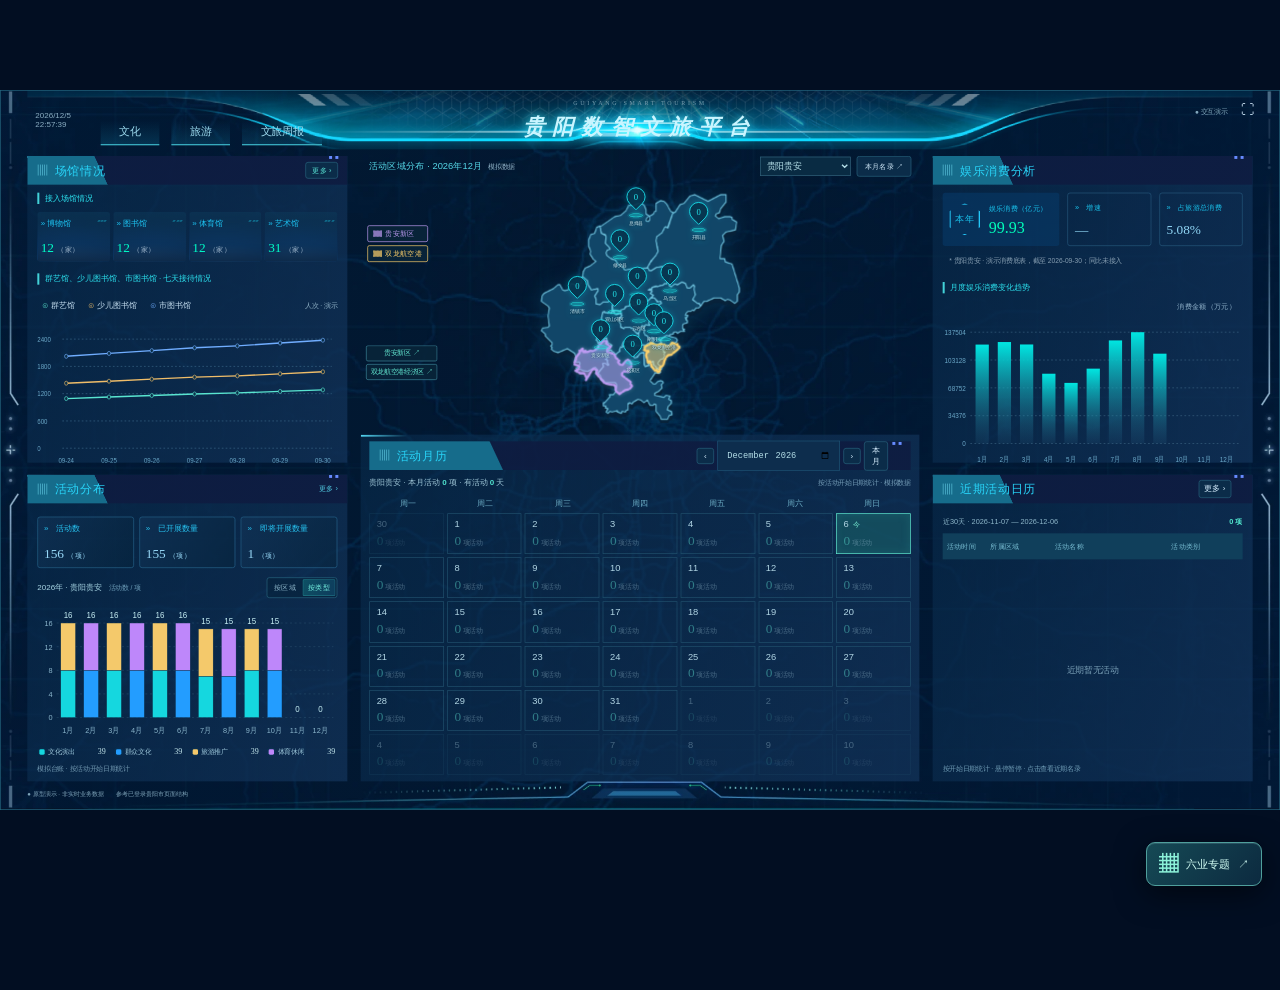
==== commit ec24509e: "Update entertainment calendar and drilldowns; default to entertainment" ====
--- a/index.html
+++ b/index.html
@@ -1 +1 @@
-<!doctype html><html lang="zh-CN"><head><meta charset="UTF-8"><meta name="viewport" content="width=device-width,initial-scale=1"><title>贵阳数智文旅平台</title><link rel="stylesheet" href="style.css"><link rel="stylesheet" href="refinement.css"><link rel="stylesheet" href="vendor/leaflet.css"><link rel="stylesheet" href="resource-directory.css"><link rel="stylesheet" href="official-resource-detail.css"><link rel="stylesheet" href="legacy-layout.css"><link rel="stylesheet" href="boundary.css"><link rel="stylesheet" href="map-presentation.css"><script defer src="vendor/leaflet.js"></script><script defer src="map-data.js"></script><script defer src="maps.js"></script><link rel="stylesheet" href="indicator-drill.css"><link rel="stylesheet" href="official-directory.css"><link rel="stylesheet" href="venue-visits.css"><link rel="stylesheet" href="entertain-layout.css"></head><body><header><div id="date"></div><div class="brand"><small>GUIYANG SMART TOURISM</small><h1>贵阳数智文旅平台</h1></div><div>● 交互演示　<button id="full">⛶</button></div></header><nav id="nav"></nav><div class="bar"><span id="crumb"></span><label>区域 <select id="area"></select></label><label>周期 <select id="period"><option>本年</option><option>本月</option><option>昨日</option></select></label><button id="export">↓ 导出</button></div><main id="app"></main><nav id="industries"></nav><footer>● 原型演示 · 非实时业务数据　　参考已登录贵阳市页面结构</footer><dialog id="dlg"><div class="dh"><h2 id="dt"></h2><button onclick="dlg.close()">×</button></div><div id="dc"></div></dialog><div id="toast"></div><script src="app.js"></script><script src="legacy-layout.js"></script><script src="drawer.js"></script><script src="official-resources.js"></script><script src="official-directory.js"></script><script src="resource-directory.js"></script><script src="functional-maps.js"></script><script src="indicator-data.js"></script><script src="indicator-drill.js"></script><script src="indicator-main.js"></script><script src="activity-ledger.js"></script><script src="entertain-layout.js"></script><script src="venue-visits.js"></script><script src="entertain-interactions.js"></script></body></html>
+<!doctype html><html lang="zh-CN"><head><meta charset="UTF-8"><meta name="viewport" content="width=device-width,initial-scale=1"><title>贵阳数智文旅平台</title><link rel="stylesheet" href="style.css"><link rel="stylesheet" href="refinement.css"><link rel="stylesheet" href="vendor/leaflet.css"><link rel="stylesheet" href="resource-directory.css"><link rel="stylesheet" href="official-resource-detail.css"><link rel="stylesheet" href="legacy-layout.css"><link rel="stylesheet" href="boundary.css"><link rel="stylesheet" href="map-presentation.css"><script defer src="vendor/leaflet.js"></script><script defer src="map-data.js"></script><script defer src="maps.js"></script><link rel="stylesheet" href="indicator-drill.css"><link rel="stylesheet" href="official-directory.css"><link rel="stylesheet" href="venue-visits.css"><link rel="stylesheet" href="entertain-layout.css"><link rel="stylesheet" href="activity-calendar.css"></head><body><header><div id="date"></div><div class="brand"><small>GUIYANG SMART TOURISM</small><h1>贵阳数智文旅平台</h1></div><div>● 交互演示　<button id="full">⛶</button></div></header><nav id="nav"></nav><div class="bar"><span id="crumb"></span><label>区域 <select id="area"></select></label><label>周期 <select id="period"><option>本年</option><option>本月</option><option>昨日</option></select></label><button id="export">↓ 导出</button></div><main id="app"></main><nav id="industries"></nav><footer>● 原型演示 · 非实时业务数据　　参考已登录贵阳市页面结构</footer><dialog id="dlg"><div class="dh"><h2 id="dt"></h2><button onclick="dlg.close()">×</button></div><div id="dc"></div></dialog><div id="toast"></div><script src="app.js"></script><script src="legacy-layout.js"></script><script src="drawer.js"></script><script src="official-resources.js"></script><script src="official-directory.js"></script><script src="resource-directory.js"></script><script src="functional-maps.js"></script><script src="indicator-data.js"></script><script src="indicator-drill.js"></script><script src="indicator-main.js"></script><script src="activity-ledger.js"></script><script src="entertain-layout.js"></script><script src="venue-visits.js"></script><script src="entertain-interactions.js"></script><script src="activity-calendar.js"></script></body></html>
--- a/activity-calendar.css
+++ b/activity-calendar.css
@@ -0,0 +1,41 @@
+#legacy-screen .entertain-reference{grid-template-columns:480px minmax(0,1fr) 480px}#legacy-screen .en-map-col{display:grid;grid-template-rows:minmax(0,1fr) 520px;gap:12px;min-height:0}#legacy-screen .en-map-col .legacy-map-stage{min-height:0;height:100%;position:relative;padding-top:38px;overflow:hidden}#legacy-screen .en-map-col .boundary-panel{height:100%!important;min-height:0!important}#legacy-screen .en-map-col .boundary-map{height:100%!important;min-height:0!important}.ac-map-title{position:absolute;top:0;left:12px;right:12px;display:flex;align-items:center;gap:9px;color:#56d8e7;font-size:14px;z-index:500}.ac-map-title small{font-size:10px;color:#91b3c7}.ac-map-title select{margin-left:auto;max-width:145px}.ac-map-title button{font-size:11px}.ac-map-title select,.ac-controls input{background:#092b43;color:#b5dfe8;border:1px solid #32627b;padding:5px}#legacy-screen .activity-month-panel{padding:10px 13px!important;display:flex;flex-direction:column;min-height:0}#legacy-screen .activity-month-panel h2{margin:0 0 7px;flex-shrink:0}.ac-controls{display:flex;align-items:center;gap:5px;margin-left:auto;margin-right:20px}.ac-controls button{padding:4px 10px;font-size:12px}.ac-controls input{width:136px;font-size:13px}.ac-summary{display:flex;align-items:center;justify-content:space-between;font-size:12px;color:#9fc6d7;margin:3px 0 9px}.ac-summary b{color:#51e3cf}.ac-summary small{font-size:10px;color:#769eb8}.ac-week{display:grid;grid-template-columns:repeat(7,1fr);color:#6daec6;text-align:center;font-size:12px;padding:6px 0}.ac-grid{display:grid;grid-template-columns:repeat(7,minmax(0,1fr));grid-template-rows:repeat(6,minmax(0,1fr));gap:5px;flex:1;min-height:0}.ac-cell{border:1px solid #20506c;background:rgba(41,213,197,var(--heat));padding:7px 10px;cursor:pointer;display:flex;flex-direction:column;justify-content:space-between;min-height:0;outline-offset:-2px}.ac-cell>span{color:#b1d5e4;font-size:14px}.ac-cell i{font-style:normal;font-size:10px;margin-left:7px;color:#7cf1d5}.ac-cell button{background:none;border:0;padding:1px 0;text-align:left;color:#5ee1d2;font:20px Consolas}.ac-cell button small{font:10px 'Microsoft YaHei';color:#94bacd}.ac-cell button:disabled{opacity:.45;cursor:default}.ac-cell.outside{opacity:.35}.ac-cell.today{box-shadow:inset 0 0 0 1px #559fdb}.ac-cell.selected{border-color:#62ebd2;background:#1a686b88;box-shadow:inset 0 0 14px #45d3c322}.ac-cell:hover{border-color:#61bccc}#legacy-screen .en-calendar{display:flex;flex-direction:column;min-height:0}#legacy-screen .en-calendar h2 small{margin-left:auto;margin-right:20px;font-size:12px}.ac-day-total{font-size:13px;color:#9cbdd1;padding:10px 4px}.ac-day-total b{font:25px Consolas;color:#53e7d0;margin-left:12px}.ac-day-list{flex:1;min-height:0;overflow:auto;scrollbar-width:thin}.ac-day-list>div{padding:12px 5px;border-bottom:1px solid #29536b}.ac-day-list strong{display:block;font-size:14px;color:#c9e7ee;overflow:hidden;text-overflow:ellipsis;white-space:nowrap}.ac-day-list span{display:block;font-size:11px;color:#8fb3c9;margin-top:6px}.ac-day-list em{float:right;color:#61dfcd;font-style:normal}.ac-empty{color:#799fb6;text-align:center;padding-top:35px;font-size:13px}.ac-view-all{margin-top:10px;padding:9px;color:#6ae5d8;border-color:#29778c}.ac-view-all:disabled{opacity:.4}.en-map-col .en-pin{transform:scale(.65);transform-origin:top center}#legacy-screen .en-three{margin:16px 0 22px;gap:8px}#legacy-screen .en-three button{padding:9px}#legacy-screen .en-distribution-charts{grid-template-columns:45% 55%}#legacy-screen .en-four{gap:5px}#legacy-screen .en-four>div{padding:9px 5px}.en-map-col .boundary-heading,.en-map-col .boundary-readout,.en-map-col .boundary-note{display:none!important}
+
+#legacy-screen .en-map-col .boundary-canvas{height:100%!important;min-height:0!important;flex:1}#legacy-screen .en-map-col .boundary-breadcrumb,#legacy-screen .en-map-col .boundary-status{display:none!important}
+
+/* Activity distribution: one full-width monthly chart with drillable series. */
+#legacy-screen .en-distribution{display:flex;flex-direction:column}
+#legacy-screen .en-distribution h2{flex-shrink:0}
+#legacy-screen .en-distribution .en-three{margin:10px 0 14px;flex-shrink:0}
+#legacy-screen .en-distribution-charts.en-monthly-stacks{display:flex;flex-direction:column;flex:1;min-height:0;gap:7px;align-items:stretch}
+.en-stack-toolbar{display:flex;align-items:center;justify-content:space-between;gap:8px;flex-shrink:0;font-size:12px;color:#a9d7e5}
+.en-stack-toolbar small{font-size:10px;color:#6d9db8;margin-left:7px}
+.en-stack-switch{display:flex;padding:2px;gap:2px;border:1px solid #28647e;background:#05203988;border-radius:4px}
+#legacy-screen .en-stack-switch button{border:0;border-radius:2px;padding:5px 8px;font-size:11px;color:#8eb7cb;background:transparent;white-space:nowrap}
+#legacy-screen .en-stack-switch button.active{color:#77f5e3;background:linear-gradient(110deg,#126d7b99,#13507588);box-shadow:inset 0 0 0 1px #3fd5c94d}
+.en-stack-chart{display:block;width:100%;height:0;flex:1;min-height:120px;overflow:visible}
+.en-stack-chart text{font-family:Consolas,'Microsoft YaHei',sans-serif;font-size:11px;fill:#8cb7cd}
+.en-stack-chart .en-stack-total{fill:#c5edf3;font-size:12px}
+.en-stack-grid{fill:none;stroke:#38627c;stroke-width:.7;stroke-dasharray:3 4;opacity:.7}
+.en-stack-segment,.en-stack-hit{cursor:pointer;outline:none}
+.en-stack-segment:hover rect,.en-stack-segment:focus rect{filter:brightness(1.35);stroke:#d1fffa;stroke-width:1.2}
+.en-stack-hit:hover text,.en-stack-hit:focus text{fill:#68f4dc}
+.en-stack-legend{display:grid;grid-template-columns:repeat(4,minmax(0,1fr));gap:4px 9px;flex-shrink:0}
+#legacy-screen .en-stack-legend button{display:flex;align-items:center;gap:5px;min-width:0;padding:3px 2px;border:1px solid transparent;border-radius:3px;background:transparent;color:#9fc9dc;font-size:10px;text-align:left}
+.en-stack-legend i{width:8px;height:8px;border-radius:2px;flex-shrink:0;box-shadow:0 0 5px #15d7df22}
+.en-stack-legend span{overflow:hidden;text-overflow:ellipsis;white-space:nowrap}
+.en-stack-legend b{margin-left:auto;color:#c5e8ed;font:12px Consolas}
+#legacy-screen .en-stack-legend button:hover,#legacy-screen .en-stack-legend button:focus-visible{border-color:#3ba7b5;background:#227b8b33;color:#6af0df}
+.en-stack-note{font-size:10px;color:#7299b1;flex-shrink:0}
+.ac-map-title [data-ac-up]{padding:4px 8px;white-space:nowrap;color:#66e9dc;border:1px solid #287285;background:#0a3854}
+.ac-map-title small{white-space:nowrap}
+.en-venue-empty{display:grid;place-items:center;color:#7fadc4;font-size:13px;text-align:center;background:linear-gradient(180deg,transparent,#0a304744)}
+
+#legacy-screen .en-calendar h2 button{margin-left:auto;margin-right:18px;font-size:12px;padding:4px 8px}.ac-recent-caption{font-size:11px;color:#8db6c9;padding:10px 0}.ac-recent-caption b{float:right;color:#51e4cc}.ac-recent-head{display:grid;grid-template-columns:15% 22% 40% 23%;background:#103f5b;padding:12px 6px;font-size:11px;color:#78bed3}.ac-recent-window{display:block;width:100%;flex:1;min-height:0;overflow:hidden;position:relative;background:transparent;border:0;padding:0;text-align:left;border-radius:0}.ac-recent-track.rolling{animation:ac-roll var(--duration) linear infinite}.ac-recent-window:hover .ac-recent-track,.ac-recent-window:focus .ac-recent-track{animation-play-state:paused}.ac-recent-track table{table-layout:fixed;width:100%;border-collapse:collapse}.ac-recent-track td{font-size:11px!important;padding:16px 6px!important;overflow:hidden;text-overflow:ellipsis;white-space:nowrap;border-bottom:1px solid #28557066}.ac-recent-track td:nth-child(1){width:15%;color:#68d6de}.ac-recent-track td:nth-child(2){width:22%}.ac-recent-track td:nth-child(3){width:40%}.ac-recent-track td:nth-child(4){width:23%}.ac-recent-note{font-size:10px;color:#709db6;padding-top:10px}@keyframes ac-roll{to{transform:translateY(-50%)}}@media(prefers-reduced-motion:reduce){.ac-recent-track.rolling{animation:none}.ac-recent-window{overflow-y:auto}}
+#legacy-screen .en-map-col .activity-map-marker,#legacy-screen .en-map-col .en-pin{pointer-events:none}
+#legacy-screen .en-map-col .en-pin-body,#legacy-screen .en-map-col .en-pin small{pointer-events:auto}
+.en-line-legend{align-items:center;gap:6px;padding:5px 0}
+.en-line-legend [data-en-venue]{display:inline-flex;align-items:center;gap:3px;padding:5px 6px;border:1px solid transparent;border-radius:3px;background:transparent;color:var(--venue-color);font:inherit;white-space:nowrap}
+.en-line-legend [data-en-venue] em{margin:0;color:#c8e1f3}
+.en-line-legend [data-en-venue]:hover,.en-line-legend [data-en-venue]:focus-visible{border-color:var(--venue-color);background:#17506d66;outline:none}
+.en-line-legend [data-en-venue]:hover em,.en-line-legend [data-en-venue]:focus-visible em{color:var(--venue-color)}
+.en-line-legend>small{margin-left:auto;white-space:nowrap;color:#91b3c7;font-size:10px}
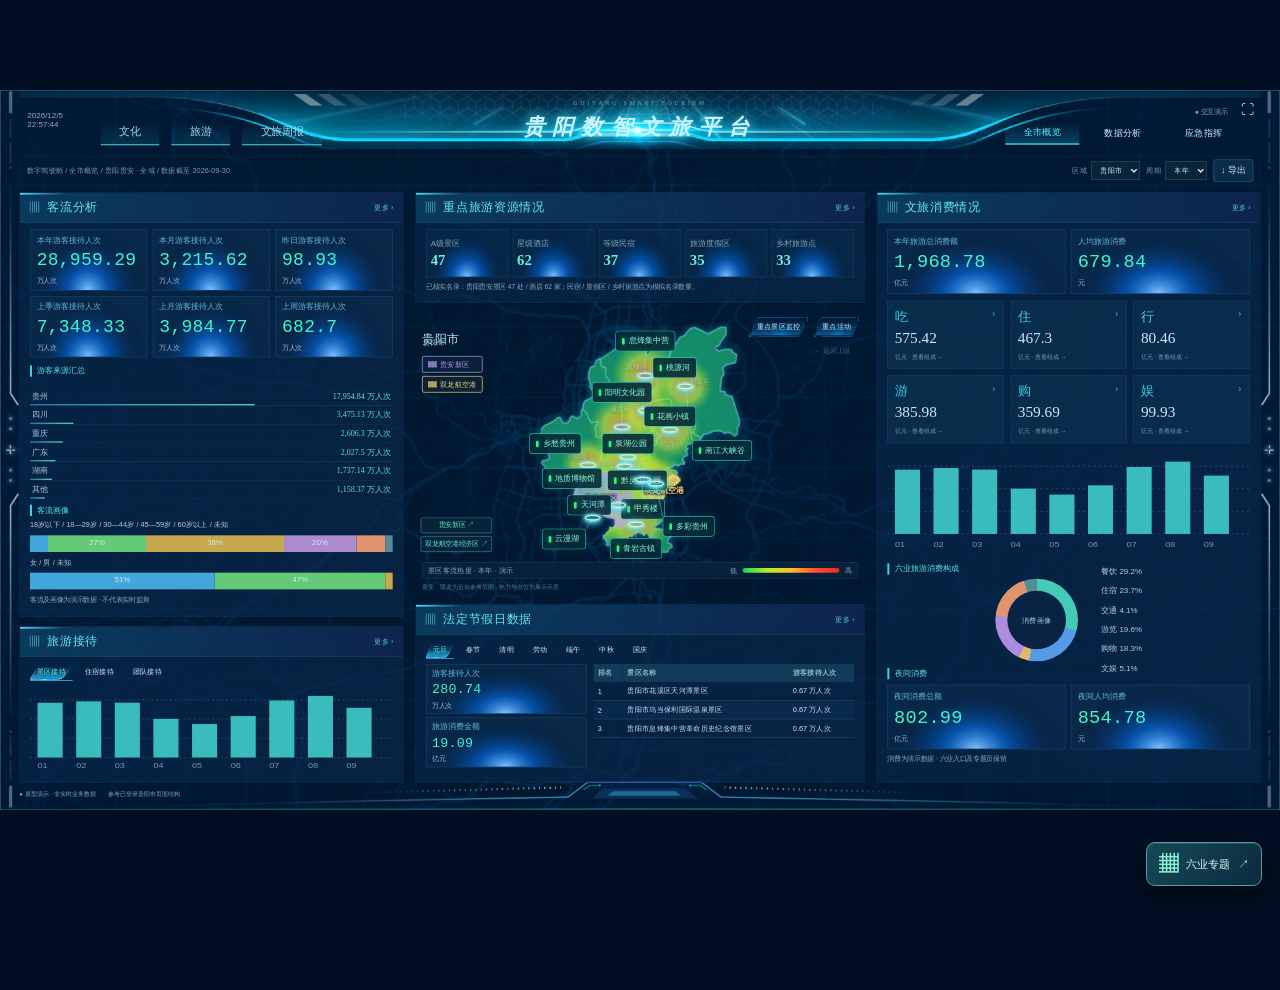
==== commit c27af7bf: "Publish unified panoramic dashboard and cultural activity layout" ====
--- a/index.html
+++ b/index.html
@@ -1 +1 @@
-<!doctype html><html lang="zh-CN"><head><meta charset="UTF-8"><meta name="viewport" content="width=device-width,initial-scale=1"><title>贵阳数智文旅平台</title><link rel="stylesheet" href="style.css"><link rel="stylesheet" href="refinement.css"><link rel="stylesheet" href="vendor/leaflet.css"><link rel="stylesheet" href="resource-directory.css"><link rel="stylesheet" href="official-resource-detail.css"><link rel="stylesheet" href="legacy-layout.css"><link rel="stylesheet" href="boundary.css"><link rel="stylesheet" href="map-presentation.css"><script defer src="vendor/leaflet.js"></script><script defer src="map-data.js"></script><script defer src="maps.js"></script><link rel="stylesheet" href="indicator-drill.css"><link rel="stylesheet" href="official-directory.css"><link rel="stylesheet" href="venue-visits.css"><link rel="stylesheet" href="entertain-layout.css"><link rel="stylesheet" href="activity-calendar.css"></head><body><header><div id="date"></div><div class="brand"><small>GUIYANG SMART TOURISM</small><h1>贵阳数智文旅平台</h1></div><div>● 交互演示　<button id="full">⛶</button></div></header><nav id="nav"></nav><div class="bar"><span id="crumb"></span><label>区域 <select id="area"></select></label><label>周期 <select id="period"><option>本年</option><option>本月</option><option>昨日</option></select></label><button id="export">↓ 导出</button></div><main id="app"></main><nav id="industries"></nav><footer>● 原型演示 · 非实时业务数据　　参考已登录贵阳市页面结构</footer><dialog id="dlg"><div class="dh"><h2 id="dt"></h2><button onclick="dlg.close()">×</button></div><div id="dc"></div></dialog><div id="toast"></div><script src="app.js"></script><script src="legacy-layout.js"></script><script src="drawer.js"></script><script src="official-resources.js"></script><script src="official-directory.js"></script><script src="resource-directory.js"></script><script src="functional-maps.js"></script><script src="indicator-data.js"></script><script src="indicator-drill.js"></script><script src="indicator-main.js"></script><script src="activity-ledger.js"></script><script src="entertain-layout.js"></script><script src="venue-visits.js"></script><script src="entertain-interactions.js"></script><script src="activity-calendar.js"></script></body></html>
+<!doctype html><html lang="zh-CN"><head><meta charset="UTF-8"><meta name="viewport" content="width=device-width,initial-scale=1"><title>贵阳数智文旅平台</title><link rel="stylesheet" href="style.css"><link rel="stylesheet" href="refinement.css"><link rel="stylesheet" href="vendor/leaflet.css"><link rel="stylesheet" href="resource-directory.css"><link rel="stylesheet" href="official-resource-detail.css"><link rel="stylesheet" href="legacy-layout.css"><link rel="stylesheet" href="boundary.css"><link rel="stylesheet" href="map-presentation.css"><script defer src="vendor/leaflet.js"></script><script defer src="map-data.js"></script><script defer src="maps.js"></script><link rel="stylesheet" href="indicator-drill.css"><link rel="stylesheet" href="official-directory.css"><link rel="stylesheet" href="venue-visits.css"><link rel="stylesheet" href="entertain-layout.css"><link rel="stylesheet" href="activity-calendar.css"><link rel="stylesheet" href="scenic-overview.css"></head><body><header><div id="date"></div><div class="brand"><small>GUIYANG SMART TOURISM</small><h1>贵阳数智文旅平台</h1></div><div>● 交互演示　<button id="full">⛶</button></div></header><nav id="nav"></nav><div class="bar"><span id="crumb"></span><label>区域 <select id="area"></select></label><label>周期 <select id="period"><option>本年</option><option>本月</option><option>昨日</option></select></label><button id="export">↓ 导出</button></div><main id="app"></main><nav id="industries"></nav><footer>● 原型演示 · 非实时业务数据　　参考已登录贵阳市页面结构</footer><dialog id="dlg"><div class="dh"><h2 id="dt"></h2><button onclick="dlg.close()">×</button></div><div id="dc"></div></dialog><div id="toast"></div><script src="app.js"></script><script src="legacy-layout.js"></script><script src="drawer.js"></script><script src="official-resources.js"></script><script src="official-directory.js"></script><script src="resource-directory.js"></script><script src="functional-maps.js"></script><script src="indicator-data.js"></script><script src="indicator-drill.js"></script><script src="indicator-main.js"></script><script src="activity-ledger.js"></script><script src="entertain-layout.js"></script><script src="venue-visits.js"></script><script src="entertain-interactions.js"></script><script src="activity-calendar.js"></script><script src="scenic-overview.js"></script></body></html>
--- a/scenic-overview.css
+++ b/scenic-overview.css
@@ -0,0 +1,10 @@
+.scenic-heat-canvas{position:absolute;pointer-events:none;opacity:.87;mix-blend-mode:screen}
+.scenic-pin-leader{position:absolute;left:0;top:0;height:1px;background:#8affdf88;transform-origin:left center;pointer-events:none}
+.scenic-map .boundary-label{opacity:.45;pointer-events:none!important}.scenic-map .boundary-label span{font-size:10px!important}.scenic-map .leaflet-overlay-pane svg{filter:drop-shadow(0 0 6px #28d4ff66)}
+.scenic-pin{border:0;background:none;overflow:visible!important}.scenic-pin-name{position:absolute;left:var(--pin-x);top:var(--pin-y);display:flex;align-items:center;gap:6px;white-space:nowrap;padding:6px 9px;background:#052c39e8;border:1px solid #48ddcdbb;border-radius:5px;box-shadow:0 0 12px #00e3d326;color:#91fce6;font:12px 'Microsoft YaHei',sans-serif;cursor:pointer;transition:background .15s,border-color .15s}.scenic-pin-name i{width:4px;height:10px;border-radius:3px;background:#32f37b;box-shadow:0 0 8px #32f37b66}.scenic-pin:hover .scenic-pin-name,.scenic-pin:focus .scenic-pin-name{background:#07525a;border-color:#c7ffeb;color:#fff;outline:2px solid #61ffe066}.scenic-pin-glow{position:absolute;left:-12px;top:-4px;width:24px;height:9px;border-radius:50%;border:2px solid #b4fff8;box-shadow:0 0 5px #fff,0 0 14px #38e7ff,0 3px 8px #38e7ff;transform:perspective(40px) rotateX(15deg);background:#68e9e766}.scenic-heat-legend{display:flex;align-items:center;gap:8px;color:#b3dfeb;font-size:10px}.scenic-heat-legend i{width:145px;height:7px;border-radius:8px;background:linear-gradient(90deg,#10d75a,#b9ef28,#ffbe24,#ff522b,#ef2525)}
+dialog.scenic-detail{box-sizing:border-box;width:min(1800px,96vw);height:min(970px,94vh);max-width:96vw;max-height:94vh;margin:auto;padding:0;overflow:hidden;border:1px solid #29b8dc;border-radius:2px;background:linear-gradient(160deg,#03152bf5,#0c2048fa),url('legacy-assets/map-bg.webp') center/cover;color:#c8e5f4;box-shadow:0 0 0 6px #0d6e8620,0 30px 110px #000a;font-family:'Microsoft YaHei',sans-serif}
+.scenic-detail[open]{display:grid;grid-template-rows:72px 38px 292px 64px minmax(0,1fr) 32px;gap:0}.scenic-detail::backdrop{background:#001123bb;backdrop-filter:blur(4px)}.scenic-detail *{box-sizing:border-box}.scenic-detail button{font:inherit;cursor:pointer}.scenic-detail button:focus-visible,.scenic-detail input:focus-visible{outline:2px solid #abffef;outline-offset:2px}.scenic-detail h2,.scenic-detail h3,.scenic-detail p{margin:0}.scenic-detail .sd-header{position:relative;display:flex;align-items:center;justify-content:space-between;height:auto;padding:12px 30px;border:0;background:linear-gradient(90deg,#057f8a40,#071c3900)}.sd-header::before{content:'';position:absolute;left:0;top:0;width:55%;height:2px;background:linear-gradient(90deg,#63eaff,transparent)}.sd-header small{color:#4d9ab3;font-size:10px;letter-spacing:2px}.sd-header h2{display:flex;align-items:center;gap:16px;color:#75e8ff;font-size:23px;letter-spacing:1px;margin-top:5px}.sd-grade{border:1px solid #5edfc666;background:#1dbb9222;color:#58f3c9;padding:2px 9px;font:16px Bahnschrift,Consolas,sans-serif;letter-spacing:1px}.sd-header button{padding:0;border:0;color:#35bfe6;font-size:32px;background:none;width:40px;height:40px}.sd-context{display:flex;align-items:center;gap:24px;padding:0 30px;color:#8bb6c9;font-size:12px}.sd-context label{margin-left:auto;display:flex;align-items:center;gap:10px}.sd-context input{color:#b8edff;border:1px solid #306580;background:#0a2a43;padding:4px 9px;font:12px 'Microsoft YaHei';color-scheme:dark}.sd-demo{color:#e5c588;padding:3px 9px;border:1px solid #a58c494d;background:#a58c490b}
+.sd-top{display:grid;grid-template-columns:1.03fr 1.14fr .88fr;gap:26px;padding:15px 30px 20px;min-height:0}.sd-traffic{display:flex;flex-direction:column;gap:10px}.sd-main-kpi{display:flex;align-items:center;justify-content:space-between;padding:12px 15px;background:linear-gradient(120deg,#0b456b,#063350);border:1px solid #25829a77;position:relative}.sd-main-kpi::after{content:'';position:absolute;right:0;top:0;width:55px;height:2px;background:#25e2d0}.sd-main-kpi span,.sd-daily-kpis span{display:flex;gap:12px;color:#79c9e7;font-size:13px;align-items:center}.sd-main-kpi span small,.sd-daily-kpis small{font-size:10px;color:#75a8bd}.sd-main-kpi b{display:block;color:#29f6bb;font:32px Bahnschrift,Consolas,sans-serif;margin-top:8px}.sd-top em{font:11px 'Microsoft YaHei';color:#82bed4;margin-left:6px;font-style:normal}.sd-main-kpi button{border:0;background:none;color:#79d7e5;font-size:11px;padding:8px}.sd-daily-kpis{display:grid;grid-template-columns:1fr 1fr;gap:10px}.sd-daily-kpis>button,.sd-daily-kpis>div{border:1px solid #2c638677;background:#0c35535c;padding:11px 12px;text-align:left;min-width:0}.sd-daily-kpis span{display:block;line-height:1.5}.sd-daily-kpis small{display:block}.sd-daily-kpis b{font:25px Bahnschrift,Consolas,sans-serif;color:#62e9ec;display:block;margin-top:5px}.sd-capacity{display:grid;grid-template-columns:repeat(3,1fr);gap:8px}.sd-capacity>div{padding:10px;border:1px solid #26577588;background:#1034553d;min-width:0}.sd-capacity span{font-size:11px;color:#41c8ec;display:block}.sd-capacity b{display:block;font:21px Bahnschrift,Consolas,sans-serif;color:#2ee7c3;margin-top:6px}.sd-capacity em{display:block;margin:3px 0 0;font-size:10px}
+.sd-trend{min-width:0;padding:3px 0}.scenic-detail h3{color:#37d6ea;font-size:13px;font-weight:500;display:flex;align-items:center;gap:7px}.scenic-detail h3::before{content:'';width:6px;height:6px;background:#24e3e6;box-shadow:0 0 7px #24e3e640}.sd-trend h3>span{margin-left:auto;font-size:10px;color:#668fa8}.sd-chart{width:100%;height:210px;display:block;margin-top:8px;overflow:visible}.sd-chart text{fill:#8cacc4;font:11px 'Microsoft YaHei'}.sd-chart-key{display:flex;justify-content:center;align-items:center;gap:7px;font-size:10px;color:#87b9c8}.sd-chart-key i{width:16px;height:2px;background:#48e7c8}.sd-chart-key span{margin-left:auto;color:#577e98}.sd-image{display:flex;flex-direction:column;min-width:0;overflow:hidden}.sd-scenic-art{position:relative;flex:1;min-height:0;border:1px solid #29667b;border-radius:3px;overflow:hidden}.sd-scenic-art svg{width:100%;height:100%;display:block}.sd-scenic-art>span{position:absolute;right:8px;bottom:8px;font-size:10px;color:#c5e6e6;background:#012835a8;padding:3px 6px}.sd-image-caption{display:flex;justify-content:space-between;gap:8px;font-size:12px;padding:11px 0 7px;color:#8cb9d2}.sd-image-caption b{font-weight:400;color:#6be5de}.sd-live{display:flex;align-items:center;gap:6px;font-size:10px;color:#688b9f}.sd-live i{width:5px;height:5px;background:#44dcc7;border-radius:50%}.sd-live span{margin-left:auto;color:#d2b275}
+.sd-tabs{display:flex;align-items:center;gap:17px;margin:0 30px;border-top:1px solid #27547488;border-bottom:1px solid #27547444}.sd-tabs button{position:relative;padding:9px 25px;background:linear-gradient(110deg,#06425555,#0b2b4a44);border:1px solid #1983a4;color:#45cce8;clip-path:polygon(6px 0,calc(100% - 6px) 0,100% 6px,100% 100%,6px 100%,0 calc(100% - 6px));font-size:15px;min-width:135px}.sd-tabs button::before{content:'';position:absolute;left:0;top:3px;bottom:3px;width:4px;background:#17bddf}.sd-tabs button[aria-pressed=true]{color:#b2fff8;background:linear-gradient(120deg,#0b82a588,#08476188);box-shadow:inset 0 0 17px #22dbe944;border-color:#4ce2ed}.sd-body{overflow:auto;padding:20px 30px;min-height:0;scrollbar-width:thin;scrollbar-color:#2787a9 #071c39aa}.sd-body::-webkit-scrollbar{width:7px;height:7px}.sd-body::-webkit-scrollbar-track{background:#071c3988}.sd-body::-webkit-scrollbar-thumb{background:#2787a9aa;border-radius:8px}.sd-bottom-grid{display:grid;grid-template-columns:1.5fr 1fr;gap:30px;min-height:100%}.sd-section{min-width:0}.sd-section h3{margin-bottom:13px}.sd-information{display:grid;grid-template-columns:1fr 1fr;margin:0;border-top:1px solid #2c6386;border-left:1px solid #2c6386}.sd-information>div{display:grid;grid-template-columns:130px 1fr;min-height:50px;border-right:1px solid #2c6386;border-bottom:1px solid #2c6386;background:linear-gradient(110deg,#123b6255,#0b274944)}.sd-information dt{background:#16437466;color:#8ebdde;padding:15px 13px;font-size:13px;border-right:1px solid #2c6386}.sd-information dd{margin:0;padding:15px 13px;color:#c2e8f5;font-size:13px;line-height:1.6;overflow-wrap:anywhere}.sd-information .sd-wide{grid-column:1/-1}.sd-single{grid-template-columns:1fr}.sd-single>div{min-height:46px}.sd-single dt,.sd-single dd{font-size:12px;padding:12px}.sd-side-stack{display:flex;flex-direction:column;gap:20px}.sd-section p{font-size:12px;color:#84acc4;line-height:1.9;margin:8px 0}.sd-section a,.sd-link{font-size:12px;color:#4cded9;text-decoration:none}.sd-link{background:#073a50;border:1px solid #21738b;padding:9px 14px}.sd-table{border-collapse:collapse;width:100%;font-size:13px;text-align:left}.sd-table th,.sd-table td{border:1px solid #2c6386;padding:14px;background:#15376255}.sd-table th{color:#9ed1ee;background:#143d6a}.sd-profile{padding:20px;background:#0c315255;border:1px solid #285477}.sd-profile>div{display:flex;align-items:center;gap:15px;margin:24px 0;font-size:13px}.sd-profile span{width:80px}.sd-profile i{flex:1;height:14px;background:#173d5a}.sd-profile i b{height:100%;display:block}.sd-profile strong{width:60px;color:#80efdd;font:17px Bahnschrift}.sd-monitors{display:grid;grid-template-columns:repeat(3,1fr);gap:24px}.sd-monitor-art{height:190px;border:1px solid #285f7e;position:relative;background:repeating-linear-gradient(0deg,#08304955 0 2px,#0f3c5766 2px 4px),radial-gradient(ellipse at 50% 90%,#245a67,#071e34);display:flex;flex-direction:column;align-items:center;justify-content:center;color:#487e92}.sd-monitor-art span{position:absolute;left:12px;top:10px;font:11px Consolas}.sd-monitor-art b{font-size:42px;font-weight:400;color:#4f9cad}.sd-monitor-art small{font-size:11px;margin-top:12px}.sd-monitors h4{font-size:13px;font-weight:400;color:#7fbad1;margin:12px 0}.sd-pending{text-align:center;padding:40px 0;color:#5e8ba6;display:grid;gap:12px}.sd-pending>span{font-size:50px;color:#257795}.sd-pending>b{font-weight:400}.scenic-detail .sd-footer{border:0;border-top:1px solid #21456166;display:flex;justify-content:space-between;padding:8px 30px;margin:0;font-size:10px;color:#61869e;background:#06182c55}
+@media(max-width:1300px),(max-height:800px){.scenic-detail[open]{grid-template-rows:60px 32px 245px 54px minmax(0,1fr) 29px}.sd-header h2{font-size:19px}.scenic-detail .sd-header{padding:10px 22px}.sd-top{padding:12px 22px;gap:17px}.sd-chart{height:175px}.sd-tabs{margin:0 22px;gap:11px}.sd-tabs button{padding:8px 18px;font-size:13px;min-width:115px}.sd-main-kpi{padding:9px 12px}.sd-main-kpi b{font-size:27px}.sd-main-kpi span,.sd-daily-kpis span{font-size:11px}.sd-daily-kpis>button,.sd-daily-kpis>div{padding:8px 10px}.sd-capacity>div{padding:7px}.sd-capacity b{font-size:18px}.sd-body{padding:15px 22px}.sd-information>div{min-height:42px;grid-template-columns:110px 1fr}.sd-information dt,.sd-information dd{padding:11px;font-size:12px}.sd-bottom-grid{gap:20px}.sd-context{padding:0 22px}.sd-demo{font-size:10px}}
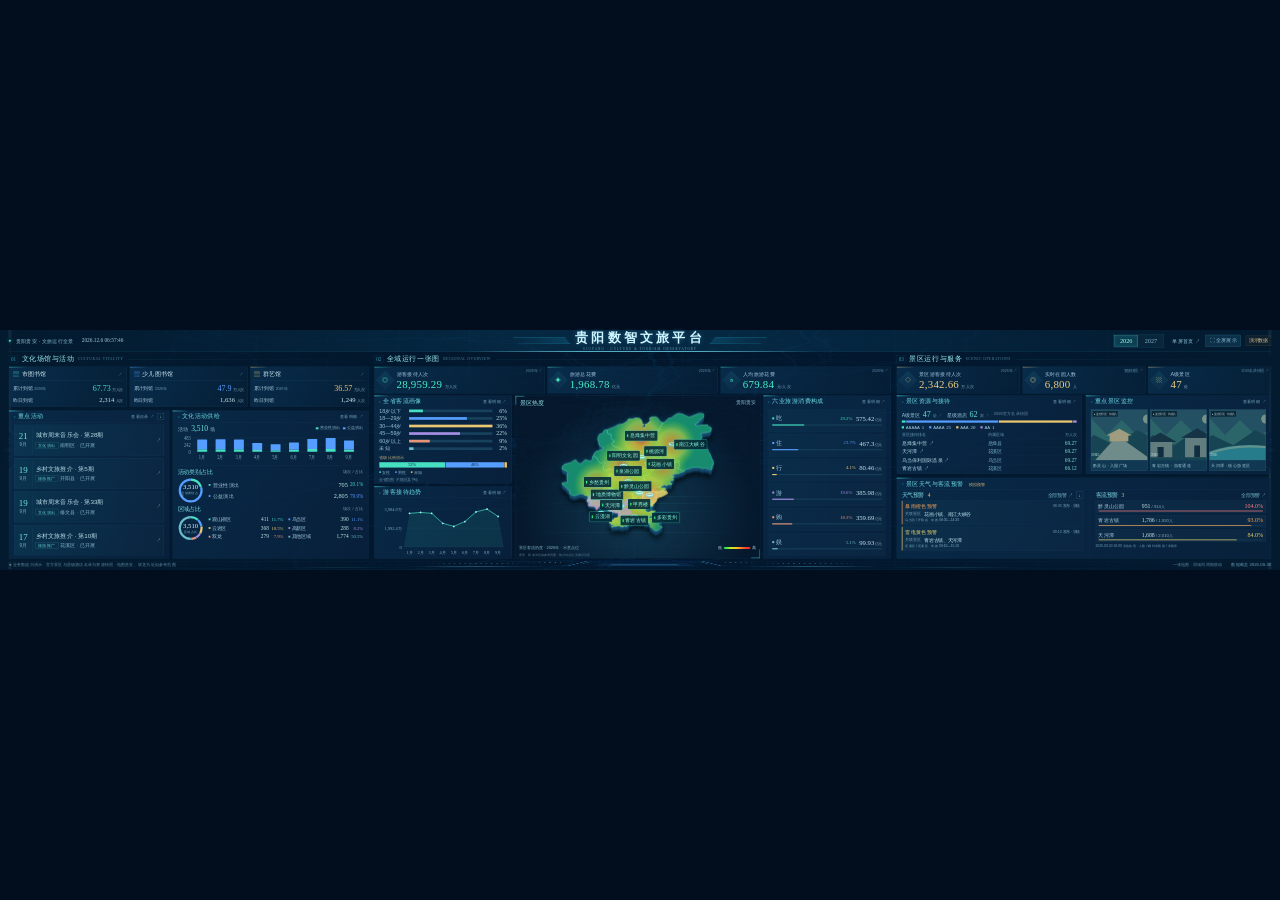
==== commit dbc6cabd: "Make the panoramic dashboard the site homepage" ====
--- a/index.html
+++ b/index.html
@@ -1 +1,7 @@
-<!doctype html><html lang="zh-CN"><head><meta charset="UTF-8"><meta name="viewport" content="width=device-width,initial-scale=1"><title>贵阳数智文旅平台</title><link rel="stylesheet" href="style.css"><link rel="stylesheet" href="refinement.css"><link rel="stylesheet" href="vendor/leaflet.css"><link rel="stylesheet" href="resource-directory.css"><link rel="stylesheet" href="official-resource-detail.css"><link rel="stylesheet" href="legacy-layout.css"><link rel="stylesheet" href="boundary.css"><link rel="stylesheet" href="map-presentation.css"><script defer src="vendor/leaflet.js"></script><script defer src="map-data.js"></script><script defer src="maps.js"></script><link rel="stylesheet" href="indicator-drill.css"><link rel="stylesheet" href="official-directory.css"><link rel="stylesheet" href="venue-visits.css"><link rel="stylesheet" href="entertain-layout.css"><link rel="stylesheet" href="activity-calendar.css"><link rel="stylesheet" href="scenic-overview.css"></head><body><header><div id="date"></div><div class="brand"><small>GUIYANG SMART TOURISM</small><h1>贵阳数智文旅平台</h1></div><div>● 交互演示　<button id="full">⛶</button></div></header><nav id="nav"></nav><div class="bar"><span id="crumb"></span><label>区域 <select id="area"></select></label><label>周期 <select id="period"><option>本年</option><option>本月</option><option>昨日</option></select></label><button id="export">↓ 导出</button></div><main id="app"></main><nav id="industries"></nav><footer>● 原型演示 · 非实时业务数据　　参考已登录贵阳市页面结构</footer><dialog id="dlg"><div class="dh"><h2 id="dt"></h2><button onclick="dlg.close()">×</button></div><div id="dc"></div></dialog><div id="toast"></div><script src="app.js"></script><script src="legacy-layout.js"></script><script src="drawer.js"></script><script src="official-resources.js"></script><script src="official-directory.js"></script><script src="resource-directory.js"></script><script src="functional-maps.js"></script><script src="indicator-data.js"></script><script src="indicator-drill.js"></script><script src="indicator-main.js"></script><script src="activity-ledger.js"></script><script src="entertain-layout.js"></script><script src="venue-visits.js"></script><script src="entertain-interactions.js"></script><script src="activity-calendar.js"></script><script src="scenic-overview.js"></script></body></html>
+<!doctype html><html lang="zh-CN"><head><meta charset="UTF-8">
+<script>
+  if (!window.location.hash) {
+    window.location.replace('triple-screen.html' + window.location.search);
+  }
+</script>
+<meta name="viewport" content="width=device-width,initial-scale=1"><title>贵阳数智文旅平台</title><link rel="stylesheet" href="style.css"><link rel="stylesheet" href="refinement.css"><link rel="stylesheet" href="vendor/leaflet.css"><link rel="stylesheet" href="resource-directory.css"><link rel="stylesheet" href="official-resource-detail.css"><link rel="stylesheet" href="legacy-layout.css"><link rel="stylesheet" href="boundary.css"><link rel="stylesheet" href="map-presentation.css"><script defer src="vendor/leaflet.js"></script><script defer src="map-data.js"></script><script defer src="maps.js"></script><link rel="stylesheet" href="indicator-drill.css"><link rel="stylesheet" href="official-directory.css"><link rel="stylesheet" href="venue-visits.css"><link rel="stylesheet" href="entertain-layout.css"><link rel="stylesheet" href="activity-calendar.css"><link rel="stylesheet" href="scenic-overview.css"></head><body><header><div id="date"></div><div class="brand"><small>GUIYANG SMART TOURISM</small><h1>贵阳数智文旅平台</h1></div><div>● 交互演示　<button id="full">⛶</button></div></header><nav id="nav"></nav><div class="bar"><span id="crumb"></span><label>区域 <select id="area"></select></label><label>周期 <select id="period"><option>本年</option><option>本月</option><option>昨日</option></select></label><button id="export">↓ 导出</button></div><main id="app"></main><nav id="industries"></nav><footer>● 原型演示 · 非实时业务数据　　参考已登录贵阳市页面结构</footer><dialog id="dlg"><div class="dh"><h2 id="dt"></h2><button onclick="dlg.close()">×</button></div><div id="dc"></div></dialog><div id="toast"></div><script src="app.js"></script><script src="legacy-layout.js"></script><script src="drawer.js"></script><script src="official-resources.js"></script><script src="official-directory.js"></script><script src="resource-directory.js"></script><script src="functional-maps.js"></script><script src="indicator-data.js"></script><script src="indicator-drill.js"></script><script src="indicator-main.js"></script><script src="activity-ledger.js"></script><script src="entertain-layout.js"></script><script src="venue-visits.js"></script><script src="entertain-interactions.js"></script><script src="activity-calendar.js"></script><script src="scenic-overview.js"></script></body></html>
